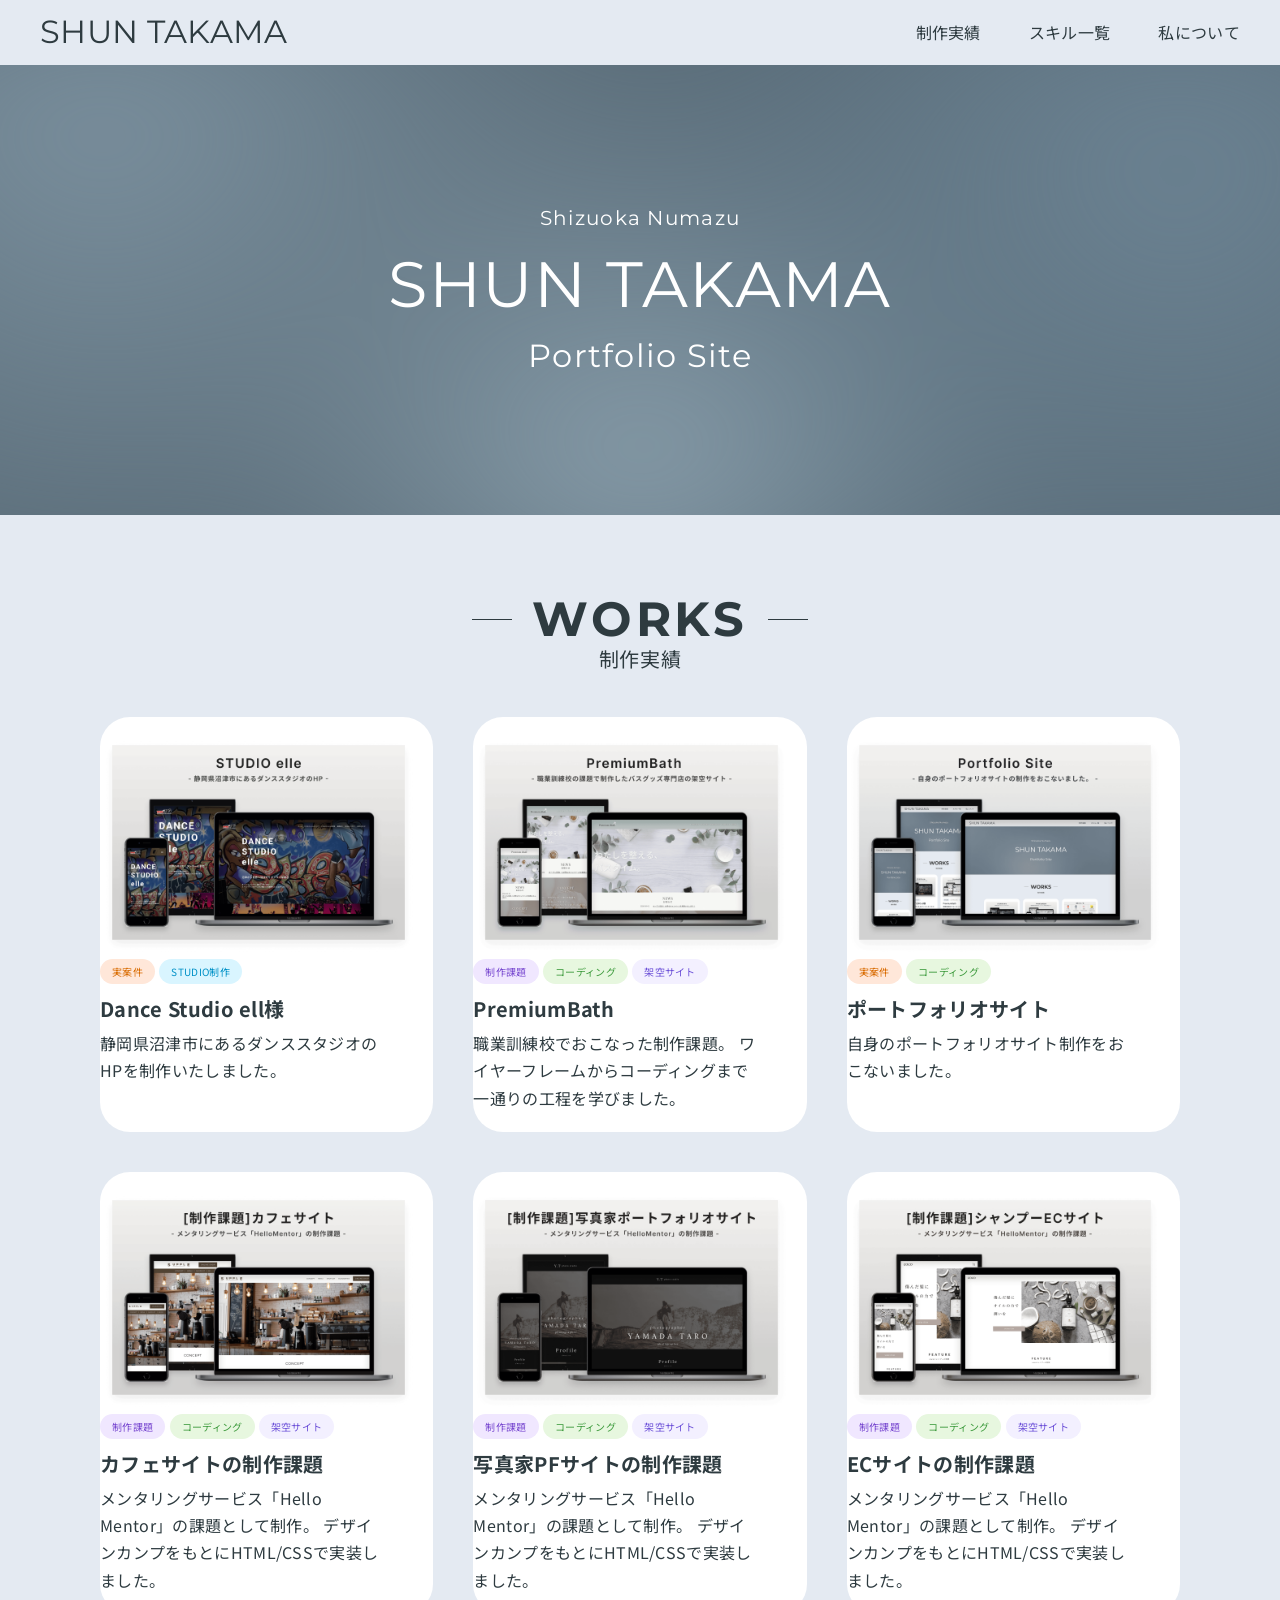
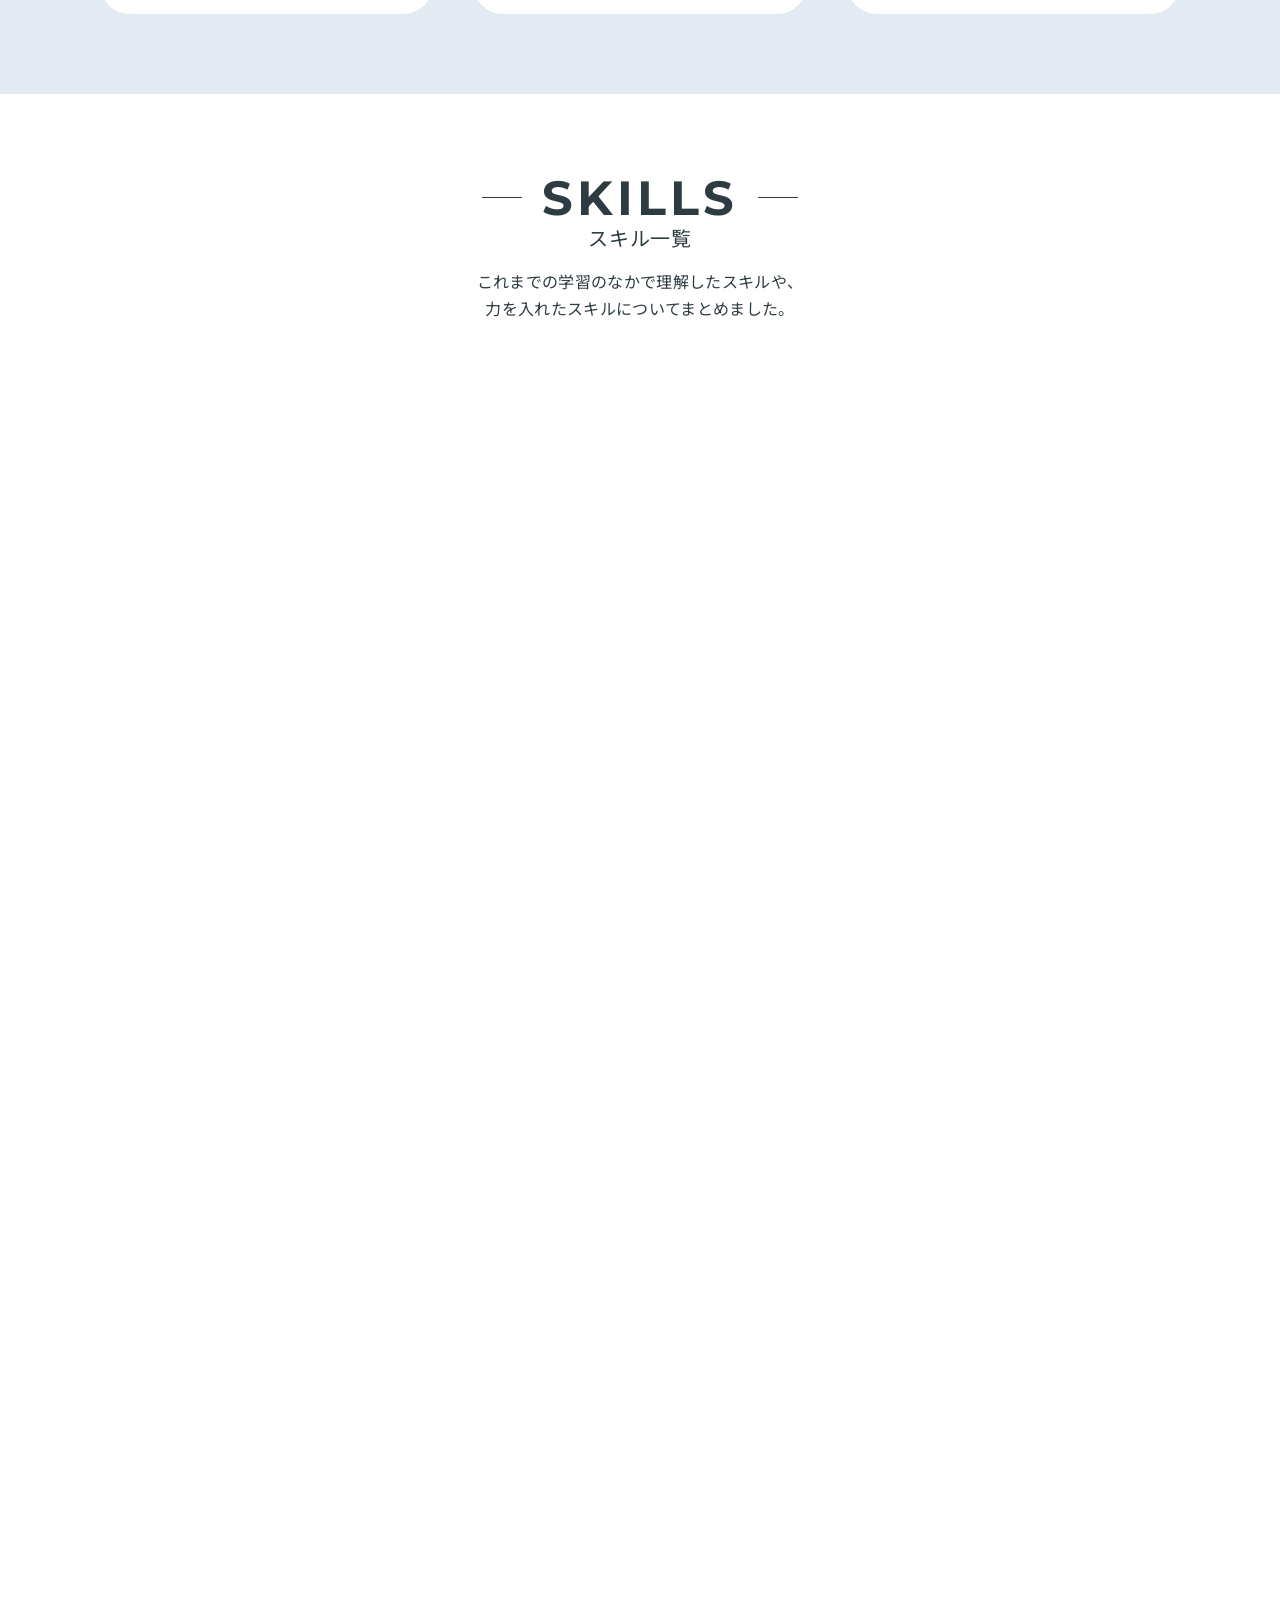
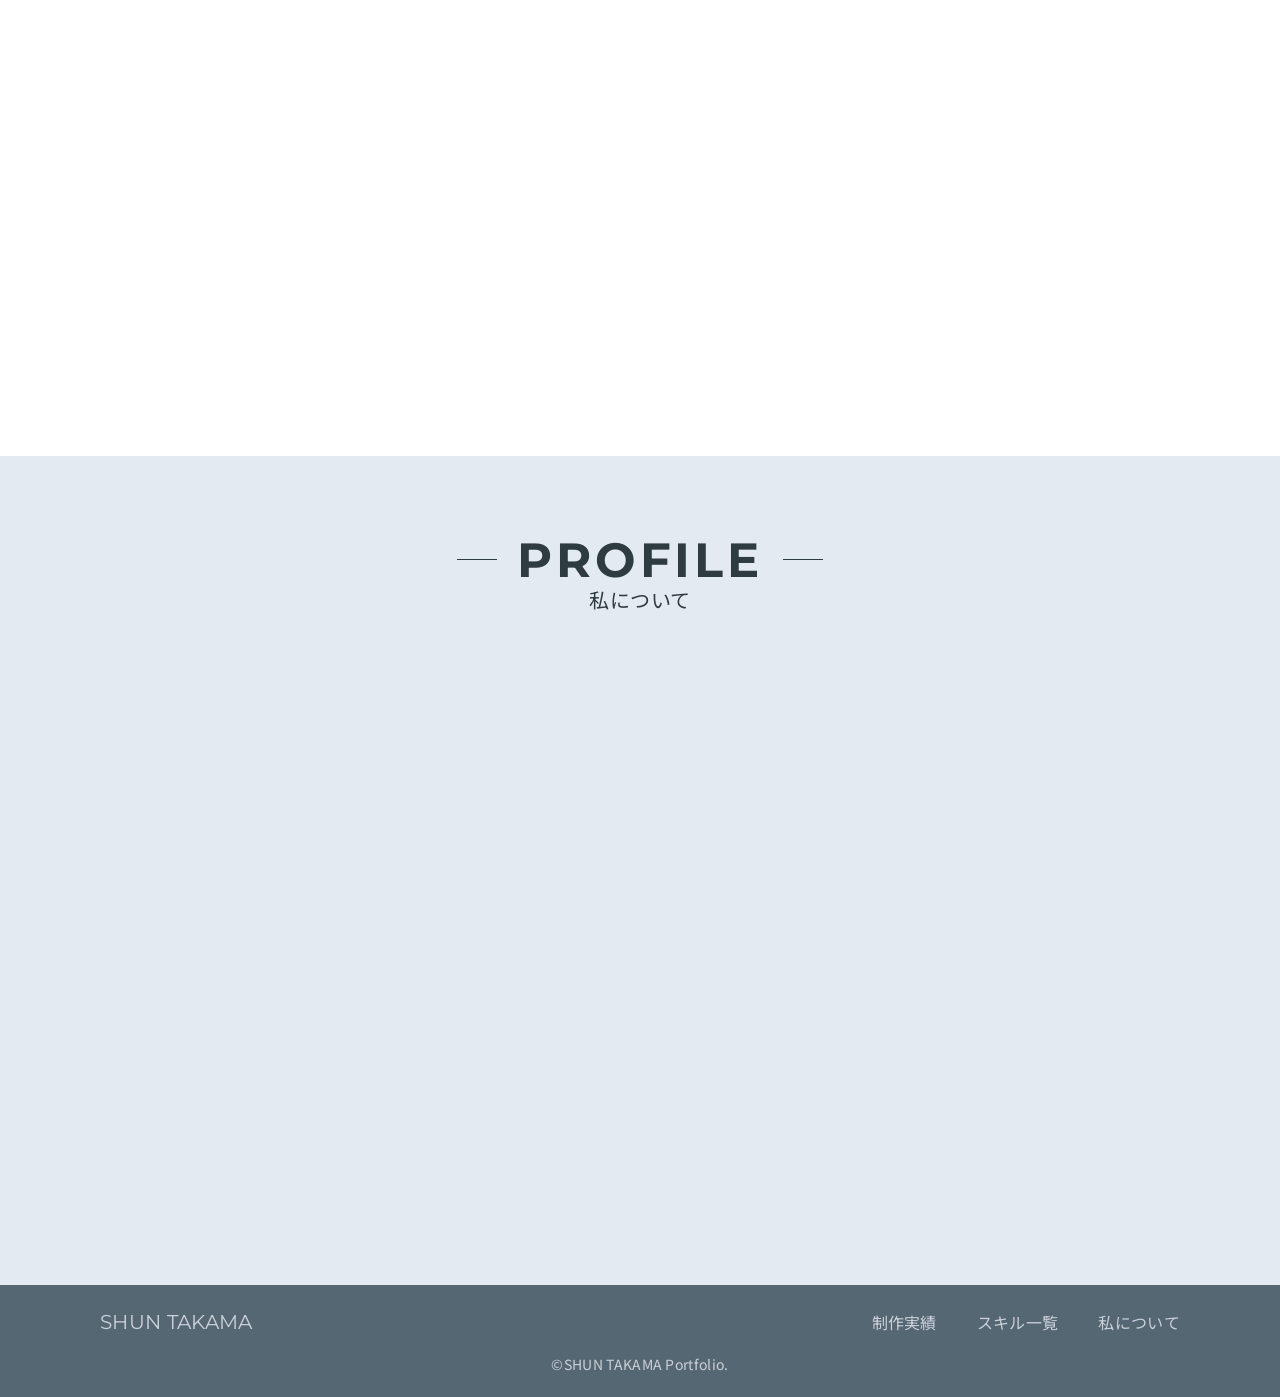
==== index.html @ b6baa01e "Add files via upload" ====
<!DOCTYPE html>
<html lang="ja">

<head>
    <meta charset="UTF-8">
    <meta name="viewport" content="width=device-width, initial-scale=1.0">
    <title>ポートフォリオ | SHUN TAKAMA</title>
    <meta name="description"
        content="高間駿のポートフォリオサイトです。静岡県沼津市在住。Webデザイン科の職業訓練校に通い、Web業界へのキャリアチェンジをはかるためWeb制作を学習しています。セマンティック、CSS設計を意識したコーディングが得意です。">

    <!-- favicon/webclipicon -->
    <link rel="icon" href="favicon.ico" />
    <link rel="apple-touch-icon" href="webclip.png" />

    <!-- ogp -->
    <meta property="og:site_name" content="SHUN TAKAMA Portfolio" />
    <meta property="og:url" content="#" />
    <meta property="og:type" content="website" />
    <meta property="og:title" content="SHUN TAKAMA | Portfolio" />
    <meta property="og:description" content="高間駿のポートフォリオサイトです。Web業界へのキャリアチェンジをはかるためWeb制作を学習しています。" />
    <meta property="og:image" content="sample" />
    <meta property="og:locale" content="ja_JP" />
    <meta name="twitter:card" content="summary_large_image" />
    <meta name="twitter:description" content="高間駿のポートフォリオサイトです。Web業界へのキャリアチェンジをはかるためWeb制作を学習しています。" />
    <meta name="twitter:image:src" content="sample" />

    <!-- google fonts -->
    <link rel="preconnect" href="https://fonts.googleapis.com">
    <link rel="preconnect" href="https://fonts.gstatic.com" crossorigin>
    <link href="https://fonts.googleapis.com/css2?family=Montserrat:wght@400;700&family=Noto+Sans+JP&display=swap"
        rel="stylesheet">

    <!-- css -->
    <link rel="stylesheet" href="css/style.css" />

    <!-- js -->
    <script type="module" src="js/main.js"></script>
</head>

<body>
    <header class="header">
        <div class="header-wrapper">
            <h1 class="header-logo">
                <a href="index.html">
                    <span>SHUN</span>
                    <span>TAKAMA</span>
                </a>
            </h1>
            <nav class="header-nav js-nav">
                <ul class="header-nav-list">
                    <li>
                        <a href="#top-works">制作実績</a>
                    </li>
                    <li>
                        <a href="#top-skills">スキル一覧</a>
                    </li>
                    <li>
                        <a href="#top-profile">私について</a>
                    </li>
                </ul>
            </nav>
            <button class="c-hamburger js-hamburger" aria-label="メニューを開く">
                <span></span>
                <span></span>
                <span></span>
            </button>
        </div>
    </header>

    <main>
        <!-- ↓↓↓キービジュアル↓↓↓ -->
        <div class="c-kv c-kv--lg">
            <div class="c-kv-bg"></div>
            <div class="c-kv-contents c-kv-contents--lg">
                <p class="top-kv-copy">Shizuoka Numazu</p>
                <p class="c-kv-title">SHUN TAKAMA</p>
                <p class="top-kv-subtitle">Portfolio Site</p>
            </div>
        </div>
        <!-- ↑↑↑キービジュアル↑↑↑ -->

        <!-- ↓↓↓制作実績↓↓↓ -->
        <section class="top-works" id="top-works">
            <div class="l-container u-ptb">
                <div class="c-section-title">
                    <p class="c-section-title-en">WORKS</p>
                    <h2 class="c-section-title-ja">制作実績</h2>
                </div>
                <div class="c-works-cards c-works-cards--col2 c-works-cards--col3 u-mt js-fadein">
                    <a href="works-studioelle.html" class="c-works-card-link">
                        <article class="c-works-card">
                            <img src="img/pic-work-studioelle.png" width="323" height="224" alt="ダンススタジオエルのホームページ制作">
                            <div class="c-category-contents">
                                <ul class="top-works-category-list c-category-list">
                                    <li class="c-category-item c-category-item--client">
                                        実案件
                                    </li>
                                    <li class="c-category-item c-category-item--studio">
                                        STUDIO制作
                                    </li>
                                </ul>
                                <div class="c-works-card-textbox">
                                    <h3 class="c-works-card-title">Dance Studio ell様</h3>
                                    <p class="c-works-card-description">
                                        静岡県沼津市にあるダンススタジオのHPを制作いたしました。
                                    </p>
                                </div>
                            </div>
                        </article>
                    </a>
                    <a href="works-premiumbath.html" class="c-works-card-link">
                        <article class="c-works-card">
                            <img src="img/pic-work-premiumbath.png" width="323" height="224" alt="お風呂グッズ専門店の架空サイト制作">
                            <div class="c-category-contents">
                                <ul class="top-works-category-list c-category-list">
                                    <li class="c-category-item c-category-item--practice">
                                        制作課題
                                    </li>
                                    <li class="c-category-item c-category-item--coding">
                                        コーディング
                                    </li>
                                    <li class="c-category-item c-category-item--fiction">
                                        架空サイト
                                    </li>
                                </ul>
                                <div class="c-works-card-textbox">
                                    <h3 class="c-works-card-title">PremiumBath</h3>
                                    <p class="c-works-card-description">
                                        <span>職業訓練校でおこなった制作課題。</span>
                                        <span>ワイヤーフレームからコーディングまで一通りの工程を学びました。</span>
                                    </p>
                                </div>
                            </div>
                        </article>
                    </a>
                    <a href="works-portfolio.html" class="c-works-card-link">
                        <article class="c-works-card">
                            <img src="img/pic-work-portfolio.png" width="323" height="224" alt="自身のポートフォリオサイト制作">
                            <div class="c-category-contents">
                                <ul class="top-works-category-list c-category-list">
                                    <li class="c-category-item c-category-item--client">
                                        実案件
                                    </li>
                                    <li class="c-category-item c-category-item--coding">
                                        コーディング
                                    </li>
                                </ul>
                                <div class="c-works-card-textbox">
                                    <h3 class="c-works-card-title">ポートフォリオサイト</h3>
                                    <p class="c-works-card-description">
                                        自身のポートフォリオサイト制作をおこないました。
                                    </p>
                                </div>
                            </div>
                        </article>
                    </a>
                    <a href="works-hmt-cafe.html" class="c-works-card-link">
                        <article class="c-works-card">
                            <img src="img/pic-work-cafesite.png" width="323" height="224" alt="カフェサイトの制作課題">
                            <div class="c-category-contents">
                                <ul class="top-works-category-list c-category-list">
                                    <li class="c-category-item c-category-item--practice">
                                        制作課題
                                    </li>
                                    <li class="c-category-item c-category-item--coding">
                                        コーディング
                                    </li>
                                    <li class="c-category-item c-category-item--fiction">
                                        架空サイト
                                    </li>
                                </ul>
                                <div class="c-works-card-textbox">
                                    <h3 class="c-works-card-title">カフェサイトの制作課題</h3>
                                    <p class="c-works-card-description">
                                        <span>メンタリングサービス「Hello Mentor」の課題として制作。</span>
                                        <span>デザインカンプをもとにHTML/CSSで実装しました。</span>
                                    </p>
                                </div>
                            </div>
                        </article>
                    </a>
                    <a href="works-hmt-photographer.html" class="c-works-card-link">
                        <article class="c-works-card">
                            <img src="img/pic-work-photographer.png" width="323" height="224" alt="写真家ポートフォリオサイトの制作課題">
                            <div class="c-category-contents">
                                <ul class="top-works-category-list c-category-list">
                                    <li class="c-category-item c-category-item--practice">
                                        制作課題
                                    </li>
                                    <li class="c-category-item c-category-item--coding">
                                        コーディング
                                    </li>
                                    <li class="c-category-item c-category-item--fiction">
                                        架空サイト
                                    </li>
                                </ul>
                                <div class="c-works-card-textbox">
                                    <h3 class="c-works-card-title">写真家PFサイトの制作課題</h3>
                                    <p class="c-works-card-description">
                                        <span>メンタリングサービス「Hello Mentor」の課題として制作。</span>
                                        <span>デザインカンプをもとにHTML/CSSで実装しました。</span>
                                    </p>
                                </div>
                            </div>
                        </article>
                    </a>
                    <a href="works-hmt-shampoo.html" class="c-works-card-link">
                        <article class="c-works-card">
                            <img src="img/pic-work-shampoo.png" width="323" height="224" alt="自身のポートフォリオサイト制作">
                            <div class="c-category-contents">
                                <ul class="top-works-category-list c-category-list">
                                    <li class="c-category-item c-category-item--practice">
                                        制作課題
                                    </li>
                                    <li class="c-category-item c-category-item--coding">
                                        コーディング
                                    </li>
                                    <li class="c-category-item c-category-item--fiction">
                                        架空サイト
                                    </li>
                                </ul>
                                <div class="c-works-card-textbox">
                                    <h3 class="c-works-card-title">ECサイトの制作課題</h3>
                                    <p class="c-works-card-description">
                                        <span>メンタリングサービス「Hello Mentor」の課題として制作。</span>
                                        <span>デザインカンプをもとにHTML/CSSで実装しました。</span>
                                    </p>
                                </div>
                            </div>
                        </article>
                    </a>
                </div>
            </div>
        </section>
        <!-- ↑↑↑制作実績↑↑↑ -->

        <!-- ↓↓↓スキル一覧↓↓↓ -->
        <section class="top-skills" id="top-skills">
            <div class="l-container-s u-ptb">
                <div class="c-section-title">
                    <p class="c-section-title-en">SKILLS</p>
                    <h2 class="c-section-title-ja">スキル一覧</h2>
                </div>
                <p class="top-skills-lead">
                    これまでの学習のなかで理解したスキルや、<br>力を入れたスキルについてまとめました。
                </p>
                <div class="top-skills-wrapper u-mt">
                    <picture class="js-fadein">
                        <source srcset="img/pic-top-skillradar-pc.png" media="(min-width: 768px)" type="image/png">
                        <img src="img/pic-top-skillradar-sp.png" width="340" height="340" alt="スキルチャート表">
                    </picture>
                    <div class="top-skills-list-wrapper u-mt">
                        <div class="top-skills-list-contents top-skills-list-contents--accent js-fadein">
                            <h3 class="top-skills-list-title">習得スキル</h3>
                            <ul class="top-skills-list">
                                <li class="top-skills-item">
                                    <div class="top-skills-item-box">
                                        <div class="top-skills-icon">
                                            <img src="img/pic-icon-coding.png" width="150" height="150"
                                                alt="HTML/CSSのアイコン">
                                            <h4 class="top-skills-name">HTML/CSS</h4>
                                        </div>
                                        <p class="top-skills-description">
                                            セマンティックなHTMLを意識し、BEMを用いた保守性の高いCSS設計やレスポンシブ対応をおこないます。
                                            <span class="top-skills-note">
                                                ※CSS数学関数、CSSアニメーション継続学習中。
                                            </span>
                                        </p>
                                    </div>
                                </li>
                                <li class="top-skills-item">
                                    <div class="top-skills-item-box">
                                        <div class="top-skills-icon">
                                            <img src="img/pic-icon-scss.png" width="150" height="150" alt="SCSSのアイコン">
                                            <h4 class="top-skills-name">SCSS</h4>
                                        </div>
                                        <p class="top-skills-description">
                                            ネスト構造やmixinなどの基礎知識を用いたマークアップをおこないます。
                                            <span class="top-skills-note">
                                                ※より高度な操作が扱えるよう継続学習中
                                            </span>
                                        </p>
                                    </div>
                                </li>
                                <li class="top-skills-item">
                                    <div class="top-skills-item-box">
                                        <div class="top-skills-icon">
                                            <img src="img/pic-icon-js.png" width="150" height="150"
                                                alt="Javascriptのアイコン">
                                            <h4 class="top-skills-name">Vanilla-JS</h4>
                                        </div>
                                        <p class="top-skills-description">
                                            ハンバーガーメニューやスライダーなどの基礎実装をおこないます。
                                            <span class="top-skills-note">
                                                ※より高度な操作が扱えるよう継続学習中
                                            </span>
                                        </p>
                                    </div>
                                </li>
                                <li class="top-skills-item">
                                    <div class="top-skills-item-box">
                                        <div class="top-skills-icon">
                                            <img src="img/pic-icon-studio.png" width="150" height="150"
                                                alt="STUDIOのアイコン">
                                            <h4 class="top-skills-name">STUDIO</h4>
                                        </div>
                                        <p class="top-skills-description">
                                            「STUDIO」を活用したWebサイト制作をおこないます。
                                        </p>
                                    </div>
                                </li>
                                <li class="top-skills-item">
                                    <div class="top-skills-item-box">
                                        <div class="top-skills-icon">
                                            <img src="img/pic-icon-adobe-photoshop.png" width="150" height="150"
                                                alt="Photoshopのアイコン">
                                            <h4 class="top-skills-name">Photoshop</h4>
                                        </div>
                                        <p class="top-skills-description">
                                            トリミングやリサイズ、色調補正などの基礎操作をおこないます。
                                            <span class="top-skills-note">
                                                ※より高度な操作が扱えるよう継続学習中
                                            </span>
                                        </p>
                                    </div>
                                </li>
                            </ul>
                        </div>
                        <div class="top-skills-list-contents top-skills-list-contents--border u-mt js-fadein">
                            <h3 class="top-skills-list-title">その他学習中のスキル</h3>
                            <ul class="top-skills-list">
                                <li class="top-skills-item">
                                    <div class="top-skills-item-box">
                                        <div class="top-skills-icon">
                                            <img src="img/pic-icon-adobe-illustrator.png" width="150" height="150"
                                                alt="Illustratorのアイコン">
                                            <h4 class="top-skills-name">Illustrator</h4>
                                        </div>
                                        <p class="top-skills-description">
                                            図形やテキストの配置、レイヤー概念などの基礎操作や基礎知識を学習。
                                        </p>
                                    </div>
                                </li>
                                <li class="top-skills-item">
                                    <div class="top-skills-item-box">
                                        <div class="top-skills-icon">
                                            <img src="img/pic-icon-content-design.png" width="150" height="150"
                                                alt="Webデザインのアイコン">
                                            <h4 class="top-skills-name">Webデザイン</h4>
                                        </div>
                                        <p class="top-skills-description">
                                            配色や余白、視線設計などを学習中。
                                        </p>
                                    </div>
                                </li>
                                <li class="top-skills-item">
                                    <div class="top-skills-item-box">
                                        <div class="top-skills-icon">
                                            <img src="img/pic-icon-github.png" width="150" height="150"
                                                alt="Githubのアイコン">
                                            <h4 class="top-skills-name">Github</h4>
                                        </div>
                                        <p class="top-skills-description">
                                            Githubを用いたソースコード管理を学習中
                                        </p>
                                    </div>
                                </li>
                            </ul>
                        </div>
                    </div>
                </div>
            </div>
        </section>
        <!-- ↑↑↑スキル一覧↑↑↑ -->

        <!-- ↓↓↓私について↓↓↓ -->
        <section class="top-profile" id="top-profile">
            <div class="l-container u-ptb">
                <div class="c-section-title">
                    <p class="c-section-title-en">PROFILE</p>
                    <h2 class="c-section-title-ja">私について</h2>
                </div>
                <div class="top-profile-wrapper u-mt js-fadein">
                    <div class="top-profile-contents-wrapper">
                        <div class="top-profile-contents">
                            <div class="top-profile-name">
                                <h3 class="top-profile-name-ja">高間 駿</h3>
                                <p class="top-profile-name-en">SHUN TAKAMA</p>
                            </div>
                            <p class="top-profile-description">
                                大学卒業後、ゲストハウスでのホテルスタッフ、印刷会社での企画営業の2社を経験しました。
                                <span>
                                    2025年に長年お世話になっているダンススタジオのWebサイトを制作しました。
                                    その際に想いや特徴などの無形のものがデザインとして形に残り、その先に新たな出会いが繋がるWebの力に大きなやりがいを感じ、転職を決意しました。
                                </span>
                                2026年2月から職業訓練校に通い、外部メンタリングサービスも活用しながらより実践的にWeb制作を学んでいます。
                                これまでの経験で培った“寄り添い力”を武器に技術面だけでなく、相手の想いや課題に寄り添い、一緒により良い形を考えることができる制作者を目指しています。
                            </p>
                        </div>
                        <div class="top-profile-img">
                            <img src="img/pic-profile.jpeg" width="746" height="800" alt="ダンスの技を決めるサイト制作者の写真">
                        </div>
                    </div>
                    <a class="c-button c-button--center c-button--white u-mt" href="profile.html">MORE</a>
                </div>
            </div>
        </section>
        <!-- ↑↑↑私について↑↑↑ -->
    </main>

    <footer class="footer">
        <div class="l-container">
            <div class="footer-wrapper">
                <p class="footer-logo">
                    <a href="index.html">
                        <span>SHUN</span>
                        <span>TAKAMA</span>
                    </a>
                </p>
                <ul class="footer-nav">
                    <li>
                        <a href="#top-works">制作実績</a>
                    </li>
                    <li>
                        <a href="#top-skills">スキル一覧</a>
                    </li>
                    <li>
                        <a href="#top-profile">私について</a>
                    </li>
                </ul>
                <p class="footer-copyright-wrapper">
                    <small class="footer-copyright">&copy;SHUN TAKAMA Portfolio.</small>
                </p>
            </div>
        </div>
    </footer>
</body>

</html>
---- css/style.css ----
@charset "utf-8";
/* ▼▼ グローバル ▼▼ */
/*!
global
------------------------------
*/
:root {
  /* color */
  --color-bg-base: #e4eaf2;
  --color-bg-primary: #556773;
  --color-bg-secondary: #9babbf;
  --color-bg-secondary-rgb: 155, 171, 191;
  --color-bg-black: #000000;
  --color-bg-white: #ffffff;
  --color-bg-category-studio: #d9f5ff;
  --color-bg-category-client: #ffe7d9;
  --color-bg-category-coding: #e7f7df;
  --color-bg-category-practice: #f0e7ff;
  --color-bg-category-fiction: #f3f0ff;
  --color-border-primary: #2e3b40;
  --color-border-accent: #556773;
  --color-border-black: #000000;
  --color-border-white: #ffffff;
  --color-font-primary: #2e3b40;
  --color-font-secondary: #ccd0d9;
  --color-font-accent: #d96b00;
  --color-font-white: #ffffff;
  --color-font-black: #000000;
  --color-font-category-studio: #0091c7;
  --color-font-category-client: #d96b00;
  --color-font-category-coding: #3c9a3c;
  --color-font-category-practice: #7a4bd1;
  --color-font-category-fiction: #6b4fd8;

  /* color-mask */
  --color-mask-black: rgba(40, 40, 40, 0.86);

  /* content-width */
  --width-content-s: 960px;
  --width-content: 1080px;
  --width-content-l: 1200px;

  /* font-size */
  --font-size-xxs: 10.5px;
  --font-size-xs: 12px;
  --font-size-base: 14px;
  --font-size-sm: 16px;
  --font-size-md: 20px;
  --font-size-lg: 24px;
  --font-size-xl: 32px;
  --font-size-xxl: 48px;
  --font-size-xxxl: 64px;

  /* font-family */
  --font-family-base: "Noto Sans JP", sans-serif;
  --font-family-english: "Montserrat", sans-serif;

  /* letter-spacing */
  --letter-spacing-base: 0.02em;
  --letter-spacing-heading: 0.04em;
  --letter-spacing-en: 0.08em;
}

/* ▼▼ ファンデーション ▼▼ */
/*!
  foundation > reset
  ------------------------------
  */
html {
  color: #000;
  background: #fff;
}

body,
div,
dl,
dt,
dd,
ul,
ol,
li,
h1,
h2,
h3,
h4,
h5,
h6,
pre,
code,
form,
fieldset,
legend,
input,
textarea,
p,
blockquote,
th,
td {
  margin: 0;
  padding: 0;
}

table {
  border-collapse: collapse;
  border-spacing: 0;
  width: 100%;
}

fieldset,
img {
  border: 0;
}

address,
caption,
cite,
code,
dfn,
em,
strong,
th,
var {
  font-style: normal;
  font-weight: normal;
}

ol,
ul {
  list-style: none;
}

caption,
th {
  text-align: left;
}

h1,
h2,
h3,
h4,
h5,
h6 {
  font-size: 100%;
  font-weight: normal;
}

q:before,
q:after {
  content: "";
}

abbr,
acronym {
  border: 0;
  font-variant: normal;
}

sup {
  display: block;
}

sub {
  vertical-align: text-bottom;
}

input,
textarea,
select,
button {
  color: inherit;
  font-family: inherit;
  font-size: inherit;
  font-weight: inherit;
  line-height: inherit;
  font-size: 100%;
  border-radius: 0;
  border: none;
  appearance: none;
  -webkit-appearance: none;
  background-color: inherit;
}

input,
textarea,
select {
  font-size: 16px;
}

textarea {
  resize: vertical;
  display: block;
}

button {
  padding: 0;
  cursor: pointer;
}

legend {
  color: #000;
}

main {
  display: block;
}

a {
  text-decoration: none;
  color: inherit;
}

img {
  width: 100%;
  height: auto;
  vertical-align: bottom;
}

svg {
  display: block;
}

* {
  -webkit-font-smoothing: antialiased;
  -moz-osx-font-smoothing: grayscale;
  box-sizing: border-box;
}

*::before,
*::after {
  box-sizing: border-box;
}

/*!
  foundation > base
  ------------------------------
  */
html {
  scroll-behavior: smooth;
}

body {
  font-size: var(--font-size-base);
  color: var(--color-font-primary);
  font-family: var(--font-family-base);
  letter-spacing: var(--letter-spacing-base);
  line-height: 1.7;
  background-color: var(--color-bg-base);
}
@media screen and (min-width: 768px) {
  body {
    font-size: 16px;
  }
}

/* ▼▼ ユーティリティー ▼▼ */
/*!
  utility > utility
  ------------------------------
  */
.u-mt {
  margin-top: 40px !important;
}
@media screen and (min-width: 768px) {
  .u-mt {
    margin-top: 48px !important;
  }
}

.u-ptb {
  padding: 64px 0 !important;
}
@media screen and (min-width: 768px) {
  .u-ptb {
    padding: 80px 0 !important;
  }
}

.u-ptb--s {
  padding: 32px 0 !important;
}
@media screen and (min-width: 768px) {
  .u-ptb--s {
    padding: 64px 0 !important;
  }
}

.u-visually-hidden {
  position: absolute !important;
  white-space: nowrap !important;
  width: 1px !important;
  height: 1px !important;
  overflow: hidden !important;
  border: 0 !important;
  padding: 0 !important;
  clip: rect(0 0 0 0) !important;
  clip-path: inset(50%) !important;
  margin: -1px !important;
}

/* ▼▼ コンポーネント ▼▼ */
/*!
  component > hamburger-button
  ------------------------------
  */
.c-hamburger {
  width: 48px;
  height: 100%;
  z-index: 9999;
}
@media screen and (min-width: 768px) {
  .c-hamburger {
    display: none;
  }
}

.c-hamburger span {
  display: block;
  width: 100%;
  height: 1px;
  background-color: #000;
  position: relative;
  transition: ease 0.4s;
}

.c-hamburger span:nth-child(1) {
  top: 0;
}

.c-hamburger.active span:nth-child(1) {
  top: 5px;
  transform: rotate(45deg);
}

.c-hamburger span:nth-child(2) {
  margin: 8px 0;
}

.c-hamburger.active span:nth-child(2) {
  opacity: 0;
}

.c-hamburger span:nth-child(3) {
  top: 0;
}

.c-hamburger.active span:nth-child(3) {
  top: -13px;
  transform: rotate(-45deg);
}

/*!
component > button
------------------------------
*/
/* 共通 */
.c-button {
  display: grid;
  place-items: center;
  width: 180px;
  height: 60px;
  border-radius: 100vh;
  transition:
    transform 0.4s ease,
    color 0.4s ease,
    background-color 0.4s ease,
    border-color 0.4s ease;
  font-family: var(--font-family-english);
}
@media screen and (min-width: 768px) {
  .c-button {
    width: 220px;
  }
}
/* 共通_ホバー設定 */
@media (any-hover: hover) {
  .c-button:hover {
    transform: scale(1.1) translateY(-2px);
  }
}
/* 共通_中央寄せ */
.c-button--center {
  margin-inline: auto;
}

/* ブラックカラー */
.c-button--black {
  color: var(--color-font-white);
  background-color: var(--color-bg-black);
  border: solid 1px transparent;
}
/* ブラックカラー_ホバー設定 */
@media (any-hover: hover) {
  .c-button--black:hover {
    color: var(--color-font-primary);
    background-color: var(--color-bg-white);
    border-color: var(--color-border-primary);
  }
}

/* ホワイトカラー */
.c-button--white {
  color: var(--color-font-primary);
  background-color: var(--color-bg-white);
  border: solid 1px var(--color-border-primary);
}
/* ホワイトカラー_ホバー設定 */
@media (any-hover: hover) {
  .c-button--white:hover {
    color: var(--color-font-white);
    background-color: var(--color-bg-primary);
    border-color: transparent;
  }
}

/* 外部リンク(アイコン有) */
.c-button--external {
  display: flex;
  gap: 10px;
  align-items: center;
  justify-content: center;
}

.c-button-icon {
  width: 20px;
  height: auto;
  fill: currentColor;
}

/*!
component > section-title
------------------------------
*/
.c-section-title {
  display: grid;
  place-items: center;
  gap: 4px;
  line-height: 1;
  letter-spacing: var(--letter-spacing-heading);
}
@media screen and (min-width: 768px) {
  .c-section-title {
    gap: 6px;
  }
}

.c-section-title-en {
  font-size: var(--font-size-lg);
  font-weight: bold;
  font-family: var(--font-family-english);
  letter-spacing: var(--letter-spacing-en);
  display: flex;
  align-items: center;
  gap: 10px;
}
@media screen and (min-width: 768px) {
  .c-section-title-en {
    gap: 20px;
    font-size: var(--font-size-xxl);
  }
}

.c-section-title-en::before,
.c-section-title-en::after {
  content: "";
  display: inline-block;
  width: 20px;
  height: 1px;
  background-color: var(--color-border-primary);
}
@media screen and (min-width: 768px) {
  .c-section-title-en::before,
  .c-section-title-en::after {
    width: 40px;
  }
}

.c-section-title-ja {
  font-size: var(--font-size-sm);
}
@media screen and (min-width: 768px) {
  .c-section-title-ja {
    font-size: var(--font-size-md);
  }
}

/*!
component > cards(works)
------------------------------
*/
/* カード複数 */
.c-works-card-link {
  transition:
    opacity 0.6s,
    transform 0.6s;
}
@media (any-hover: hover) {
  .c-works-card-link:hover {
    opacity: 0.8;
    transform: scale(1.03);
  }
}

.c-works-cards {
  display: grid;
  gap: 30px;
  align-items: stretch;
}
@media screen and (min-width: 1024px) {
  .c-works-cards {
    gap: 40px;
  }
}

@media screen and (min-width: 640px) {
  .c-works-cards--col2 {
    grid-template-columns: repeat(2, 1fr);
  }
}
@media screen and (min-width: 1024px) {
  .c-works-cards--col3 {
    grid-template-columns: repeat(3, 1fr);
  }
}
/* カード単体 */
.c-works-card {
  place-items: center;
  height: 100%;
  padding: 20px 0;
  background-color: var(--color-bg-white);
  border-radius: 30px;
}

.c-works-card img {
  display: block;
  width: 95%;
}

.c-category-contents {
  width: 85%;
}

.c-works-card-textbox {
  margin-top: 8px;
}

.c-works-card-title {
  font-weight: bold;
  font-size: var(--font-size-md);
}

.c-works-card-description {
  margin-top: 4px;
}

/*!
component > category-item
------------------------------
*/
.c-category-item {
  font-size: 10px;
  display: inline-block;
  padding: 4px 12px;
  border-radius: 100vh;
}

.c-category-item--studio {
  color: var(--color-font-category-studio);
  background-color: var(--color-bg-category-studio);
}

.c-category-item--client {
  color: var(--color-font-category-client);
  background-color: var(--color-bg-category-client);
}

.c-category-item--coding {
  color: var(--color-font-category-coding);
  background-color: var(--color-bg-category-coding);
}

.c-category-item--practice {
  color: var(--color-font-category-practice);
  background-color: var(--color-bg-category-practice);
}

.c-category-item--fiction {
  color: var(--color-font-category-fiction);
  background-color: var(--color-bg-category-fiction);
}

/*!
component > kv
------------------------------
*/
/* キービジュアル背景 */
.c-kv {
  position: relative;
  overflow: hidden;
  background-color: var(--color-bg-primary);
  margin-top: 50px;
}
@media screen and (min-width: 768px) {
  .c-kv {
    margin-top: 65px;
  }
}

.c-kv--lg {
  min-height: 50vh;
}

.c-kv--sm {
  min-height: 25vh;
}

.c-kv-bg {
  position: absolute;
  inset: -20%;
  background:
    radial-gradient(circle at 20% 20%, #7d92a0 0%, transparent 40%),
    radial-gradient(circle at 80% 30%, #6d8494 0%, transparent 40%),
    radial-gradient(circle at 50% 80%, #8ea3b0 0%, transparent 40%);
  filter: blur(80px);
  animation: gradientMove 12s ease-in-out infinite alternate;
}

@keyframes gradientMove {
  0% {
    transform: translate(0, 0) scale(1);
  }

  100% {
    transform: translate(-5%, -5%) scale(1.2);
  }
}

/* キービジュアルタイトルボックス */
.c-kv-contents {
  position: relative;
  z-index: 1;
  display: grid;
  place-content: center;
  gap: 14px;
  line-height: 1;
  letter-spacing: var(--letter-spacing-en);
}
@media screen and (min-width: 768px) {
  .c-kv-contents {
    gap: 24px;
  }
}

.c-kv-contents--lg {
  min-height: 50vh;
}

.c-kv-contents--sm {
  min-height: 25vh;
}

/* キービジュアルメインタイトル */
.c-kv-title {
  color: var(--color-font-white);
  text-align: center;
  font-size: var(--font-size-xl);
  font-family: var(--font-family-english);
}
@media screen and (min-width: 768px) {
  .c-kv-title {
    font-size: var(--font-size-xxxl);
  }
}

/* 下層ページ_サブタイトル */
.c-page-kv-subtitle {
  color: var(--color-font-white);
  font-size: var(--font-size-sm);
  text-align: center;
}

/* ▼▼ jsアニメーション ▼▼ */
/*!
js > animation
------------------------------
*/
.js-fadein {
  opacity: 0;
  transform: translateY(30px);
  transition:
    opacity 0.8s ease,
    transform 0.8s ease;
}

.js-fadein.is-show {
  opacity: 1;
  transform: translateY(0);
}

/* ▼▼ レイアウト ▼▼ */
/*!
  layout > container
  ------------------------------
  */
.l-container-l,
.l-container,
.l-container-s {
  width: 90%;
  margin: 0 auto;
}

.l-container-s {
  max-width: var(--width-content-s);
}

.l-container {
  max-width: var(--width-content);
}

.l-container-l {
  max-width: var(--width-content-l);
}

/*!
  layout > header
  ------------------------------
  */
.header {
  position: fixed;
  width: 100%;
  height: 50px;
  top: 0;
  left: 0;
  right: 0;
  z-index: 100;
  background-color: var(--color-bg-base);
}
@media screen and (min-width: 768px) {
  .header {
    height: 65px;
  }
}

.header-wrapper {
  position: relative;
  display: flex;
  align-items: center;
  justify-content: space-between;
  height: inherit;
  padding: 0 20px;
}
@media screen and (min-width: 768px) {
  .header-wrapper {
    padding: 0 40px;
  }
}

.header-logo {
  font-size: var(--font-size-md);
  font-family: var(--font-family-english);
}
@media screen and (min-width: 768px) {
  .header-logo {
    font-size: var(--font-size-xl);
  }
}

.header-nav {
  position: absolute;
  right: 0;
  left: 0;
  top: 0;
  width: 100%;
  height: 100vh;
  transform: translateX(100%);
  background-color: var(--color-bg-primary);
  transition: transform ease 0.4s;
}
@media screen and (min-width: 768px) {
  .header-nav {
    position: static;
    width: inherit;
    height: initial;
    background-color: inherit;
    transform: initial;
  }
}

.header-nav.active {
  transform: translateX(0);
}

.header-nav-list {
  display: grid;
  gap: 24px;
  place-items: center;
  margin-top: 80px;
}
@media screen and (min-width: 768px) {
  .header-nav-list {
    display: flex;
    align-items: center;
    gap: 48px;
    margin-top: 0;
  }
}

.header-nav-list li a {
  display: block;
  color: var(--color-font-secondary);
  width: 100%;
  transition: opacity 0.6s;
}
@media screen and (min-width: 768px) {
  .header-nav-list li a {
    color: inherit;
  }
}
@media (any-hover: hover) {
  .header-nav-list li a:hover {
    opacity: 0.6;
  }
}

/*!
  layout > footer
  ------------------------------
  */
.footer {
  background-color: var(--color-bg-primary);
  color: var(--color-font-secondary);
}

.footer-wrapper {
  display: flex;
  flex-direction: column;
  gap: 14px;
  align-items: center;
  padding: 20px 0;
}
@media screen and (min-width: 768px) {
  .footer-wrapper {
    display: grid;
    grid-template-columns: 1fr auto;
    gap: initial;
  }
}

.footer-logo {
  font-size: var(--font-size-md);
  font-family: var(--font-family-english);
}

.footer-nav {
  display: flex;
  flex-wrap: wrap;
}

.footer-nav li:not(:last-child) {
  margin-right: 40px;
}

@media screen and (min-width: 768px) {
  .footer-copyright-wrapper {
    grid-column: 1 / -1;
    text-align: center;
    margin-top: 14px;
  }
}

.footer-copyright {
  font-size: 12px;
}
@media screen and (min-width: 768px) {
  .footer-copyright {
    display: block;
    font-size: var(--font-size-base);
  }
}

/* ▼▼ 固有ページ_Top ▼▼ */
/*!
  page > top > kv
  ------------------------------
  */
.top-kv-copy,
.top-kv-subtitle {
  color: var(--color-font-white);
  font-family: var(--font-family-english);
  text-align: center;
}

@media screen and (min-width: 768px) {
  .top-kv-copy {
    font-size: var(--font-size-md);
  }
}

.top-kv-subtitle {
  font-size: var(--font-size-md);
}
@media screen and (min-width: 768px) {
  .top-kv-subtitle {
    font-size: var(--font-size-xl);
  }
}

/*!
  page > top > works
  ------------------------------
  */
.top-works-category-list {
  margin-right: auto;
}

/*!
  page > top > skills
  ------------------------------
  */
.top-skills {
  background-color: var(--color-bg-white);
}

.top-skills-lead {
  text-align: center;
  margin-top: 14px;
}
@media screen and (min-width: 768px) {
  .top-skills-lead {
    margin-top: 20px;
  }
}

.top-skills-wrapper img {
  border-radius: 16px;
}

.top-skills-list-contents {
  width: 100%;
  padding: 24px;
}

.top-skills-list-contents--accent {
  background-color: rgba(var(--color-bg-secondary-rgb), 0.25);
  border-radius: 16px;
}

.top-skills-list-contents--border {
  border: solid 1px var(--color-border-primary);
  border-radius: 16px;
}

.top-skills-list-title {
  font-size: var(--font-size-sm);
  width: fit-content;
  margin-inline: auto;
  border-bottom: 1px solid var(--color-border-accent);
}
@media screen and (min-width: 768px) {
  .top-skills-list-title {
    font-size: var(--font-size-md);
  }
}

/* スキルリスト一覧 */
.top-skills-list {
  display: grid;
  gap: 20px;
  margin-top: 20px;
}
@media screen and (min-width: 1024px) {
  .top-skills-list {
    margin-top: 40px;
  }
}

/* リストアイテムボックスに下線 */
.top-skills-item:not(:last-of-type)::after {
  content: "";
  display: block;
  width: 100%;
  height: 1px;
  background-color: var(--color-border-primary);
  margin-top: 14px;
}

/* リストアイテムにgrid */
.top-skills-item-box {
  display: grid;
  gap: 8px;
}
@media screen and (min-width: 1024px) {
  .top-skills-item-box {
    grid-template-columns: 25% auto;
    align-items: center;
    gap: 8px;
  }
}

/* リスト内アイコンボックスにflex */
.top-skills-icon {
  display: flex;
  align-items: center;
  gap: 20px;
}

.top-skills-icon img {
  width: 60px;
}

.top-skills-name {
  font-size: var(--font-size-md);
}

.top-skills-note {
  display: block;
  font-size: var(--font-size-xxs);
  margin-top: 6px;
}
@media screen and (min-width: 768px) {
  .top-skills-note {
    font-size: var(--font-size-xs);
    margin-top: 8px;
  }
}

/*!
  page > top > profile
  ------------------------------
  */
.top-profile-contents-wrapper {
  display: grid;
  align-items: center;
  gap: 32px;
}
@media screen and (min-width: 1024px) {
  .top-profile-contents-wrapper {
    grid-template-columns: 1fr 1fr;
    gap: 48px;
  }
}

.top-profile-contents {
  order: 2;
}
@media screen and (min-width: 1024px) {
  .top-profile-contents {
    order: 1;
  }
}

.top-profile-img {
  position: relative;
  overflow: hidden;
  height: fit-content;
  order: 1;
}
@media screen and (min-width: 1024px) {
  .top-profile-img {
    order: 2;
  }
}

.top-profile-img::before {
  content: "";
  display: block;
  margin-inline: auto;
  width: 100%;
  max-width: 410px;
  inset: 0;
  position: absolute;
  background-color: rgba(var(--color-bg-secondary-rgb), 0.2);
  z-index: 1;
}

.top-profile-img img {
  display: block;
  max-width: 410px;
  margin-inline: auto;
}

.top-profile-name {
  display: flex;
  align-items: baseline;
  gap: 10px;
  line-height: 1;
  margin-bottom: 20px;
}

.top-profile-name-ja {
  font-size: var(--font-size-md);
  font-weight: bold;
}
@media screen and (min-width: 768px) {
  .top-profile-name-ja {
    font-size: var(--font-size-lg);
  }
}

.top-profile-description span {
  display: block;
  margin: 14px 0;
}

/* ▼▼ 固有ページ_Profile ▼▼ */
/*!
  page > profile > introduction
  ------------------------------
  */
.profile-section-title {
  font-size: var(--font-size-lg);
  font-family: var(--font-family-english);
  font-weight: bold;
  line-height: 1;
  letter-spacing: var(--letter-spacing-heading);
  border-bottom: 1px solid var(--color-border-primary);
}

.profile-section-title span {
  font-size: var(--font-size-xl);
  color: var(--color-font-accent);
}

.profile-intro-name {
  display: flex;
  align-items: baseline;
  gap: 14px;
  letter-spacing: var(--letter-spacing-heading);
}

.profile-intro-name-ja {
  font-size: var(--font-size-lg);
  font-weight: bold;
}
@media screen and (min-width: 768px) {
  .profile-intro-name-ja {
    font-size: var(--font-size-xl);
  }
}

.profile-intro-name-en {
  font-size: var(--font-size-sm);
  font-family: var(--font-family-english);
  color: var(--color-font-accent);
}
@media screen and (min-width: 768px) {
  .profile-intro-name-en {
    font-size: var(--font-size-md);
  }
}

.profile-intro-copy {
  font-size: var(--font-size-sm);
  font-weight: bold;
  letter-spacing: var(--letter-spacing-heading);
  line-height: 1;
  margin: 14px 0 10px 0;
}

.profile-intro-copy span {
  font-size: var(--font-size-md);
  color: var(--color-font-accent);
}

.profile-intro-sub {
  margin-top: 18px;
}
@media screen and (min-width: 768px) {
  .profile-intro-sub {
    margin-top: 24px;
  }
}

.profile-intro-sub-contents {
  display: grid;
  gap: 4px;
}
@media screen and (min-width: 768px) {
  .profile-intro-sub-contents {
    gap: 6px;
  }
}

.profile-intro-sub-contents:not(:first-of-type) {
  margin-top: 12px;
}
@media screen and (min-width: 768px) {
  .profile-intro-sub-contents:not(:first-of-type) {
    margin-top: 18px;
  }
}

.profile-intro-subtitle {
  line-height: 1;
  display: flex;
  align-items: center;
  gap: 4px;
}
@media screen and (min-width: 768px) {
  .profile-intro-subtitle {
    gap: 6px;
  }
}

.profile-intro-subtitle::before {
  content: "";
  display: inline-block;
  width: 8px;
  height: 8px;
  aspect-ratio: 1;
  background-color: var(--color-bg-primary);
}

/*!
  page > profile > history
  ------------------------------
  */
.profile-history-contents {
  counter-increment: title-counter;
}

.profile-history-title {
  font-size: var(--font-size-md);
  display: flex;
  align-items: baseline;
  gap: 8px;
}
@media screen and (min-width: 768px) {
  .profile-history-title {
    font-size: var(--font-size-lg);
  }
}

.profile-history-title::before {
  content: "0" counter(title-counter);
  display: block;
  font-size: var(--font-size-lg);
  color: var(--color-font-accent);
}
@media screen and (min-width: 768px) {
  .profile-history-title::before {
    font-size: var(--font-size-xl);
  }
}

.profile-history-description {
  margin-top: 8px;
}
@media screen and (min-width: 768px) {
  .profile-history-description {
    margin-top: 4px;
    padding-left: 50px;
  }
}

.profile-history-linebreak {
  display: block;
  margin: 6px 0;
}
@media screen and (min-width: 768px) {
  .profile-history-linebreak {
    margin: 8px 0;
  }
}

.profile-history-accent {
  color: var(--color-font-accent);
}

.profile-history-link {
  display: block;
  width: fit-content;
  margin-top: 8px;
  text-decoration: underline;
  transition: opacity 0.4s;
  position: relative;
}
@media screen and (min-width: 768px) {
  .profile-history-link {
    margin-top: 14px;
  }
}

@media (any-hover: hover) {
  .profile-history-link:hover {
    opacity: 0.8;
  }
}

.profile-history-link::after {
  content: "";
  display: inline-block;
  width: 8px;
  height: 8px;
  border-bottom: 1px solid var(--color-border-primary);
  border-right: 1px solid var(--color-border-primary);
  transform: rotate(-45deg);
  margin-left: 4px;
}
@media screen and (min-width: 768px) {
  .profile-history-link::after {
    width: 10px;
    height: 10px;
    margin-left: 6px;
  }
}

/*!
  page > profile > thoughts
  ------------------------------
  */
.profile-thoughts-contents {
  display: grid;
  place-content: center;
  padding: 20px;
  background-image: url(../img/pic-profile-bg-thoughts.jpg);
  background-repeat: no-repeat;
  background-position: bottom;
  background-size: cover;
  position: relative;
  z-index: 1;
}
@media screen and (min-width: 768px) {
  .profile-thoughts-contents {
    padding: 10px 42px;
    min-height: 420px;
  }
}

.profile-thoughts-contents::before {
  content: "";
  position: absolute;
  inset: 0;
  background: var(--color-mask-black);
  z-index: 1;
}

.profile-thoughts-title,
.profile-thoughts-textbox {
  color: var(--color-font-white);
  position: relative;
  z-index: 2;
}

.profile-thoughts-title {
  font-family: var(--font-family-base);
  border-bottom: 1px solid var(--color-border-white);
  margin-bottom: 16px;
}
@media screen and (min-width: 768px) {
  .profile-thoughts-title {
    margin-bottom: 24px;
  }
}

.profile-thoughts-accent {
  font-weight: bold;
  color: var(--color-font-accent);
}

/* ▼▼ 固有ページ_Works(詳細ページ) ▼▼ */
/*!
  page > works > fv
  ------------------------------
  */
.works-detail-fv {
  background-color: var(--color-bg-white);
}

.works-detail-fv-title {
  font-size: var(--font-size-sm);
  font-weight: bold;
  letter-spacing: var(--letter-spacing-heading);
  text-align: center;
  margin-bottom: 20px;
}
@media screen and (min-width: 768px) {
  .works-detail-fv-title {
    font-size: var(--font-size-lg);
    margin-bottom: 48px;
  }
}

.works-detail-fv-title span {
  font-size: var(--font-size-xl);
  display: block;
}
@media screen and (min-width: 768px) {
  .works-detail-fv-title span {
    font-size: var(--font-size-xxl);
  }
}

.works-detail-fv-link-button {
  display: flex;
  justify-content: center;
  align-items: center;
  gap: 10px;
}
@media screen and (min-width: 600px) {
  .works-detail-fv-link-button {
    gap: 60px;
  }
}

.works-detail-fv-textbox,
.works-detail-fv-linkbox {
  text-align: center;
}

@media screen and (min-width: 768px) {
  .works-detail-fv-comment {
    display: block;
  }
}

.works-detail-fv-linkbox {
  font-size: var(--font-size-xs);
  margin-top: 4px;
}
@media screen and (min-width: 768px) {
  .works-detail-fv-linkbox {
    font-size: var(--font-size-base);
    margin-top: 8px;
  }
}

.works-detail-fv-link {
  text-decoration: underline;
}

/*!
  page > works > about
  ------------------------------
  */
.works-detail-about-data {
  display: grid;
  gap: 4px;
  border-top: 1px solid var(--color-border-primary);
  padding: 20px 0;
}
@media screen and (min-width: 768px) {
  .works-detail-about-data {
    grid-template-columns: 22% auto;
    align-items: center;
    gap: 8px;
    padding: 32px 0;
  }
}

.works-detail-about-data:last-of-type {
  border-bottom: 1px solid var(--color-border-primary);
}

.works-detail-about-data dt {
  font-size: var(--font-size-sm);
  font-weight: bold;
  line-height: 1;
  margin-bottom: 4px;
}
@media screen and (min-width: 768px) {
  .works-detail-about-data dt {
    font-size: var(--font-size-md);
    margin-bottom: 0;
    padding-right: 14px;
  }
}

.works-detail-about-list::before {
  content: "・";
}

/*!
  page > works > point
  ------------------------------
  */
.works-detail-point {
  background-color: var(--color-bg-white);
}

.works-detail-point-contents {
  counter-increment: title-counter;
}

.works-detail-point-title {
  font-size: var(--font-size-md);
  display: flex;
  align-items: baseline;
  gap: 8px;
}
@media screen and (min-width: 768px) {
  .works-detail-point-title {
    font-size: var(--font-size-lg);
  }
}

.works-detail-point-title::before {
  content: "0" counter(title-counter);
  display: block;
  font-size: var(--font-size-lg);
  color: var(--color-font-accent);
}
@media screen and (min-width: 768px) {
  .works-detail-point-title::before {
    font-size: var(--font-size-xl);
  }
}

.works-detail-point-description {
  margin-top: 8px;
}
@media screen and (min-width: 768px) {
  .works-detail-point-description {
    margin-top: 4px;
    padding-left: 50px;
  }
}

/*!
  page > works > other
  ------------------------------
  */
.works-detail-other-contents {
  display: flex;
  flex-direction: column;
  gap: 40px;
}
@media screen and (min-width: 768px) {
  .works-detail-other-contents {
    flex-direction: row;
  }
}
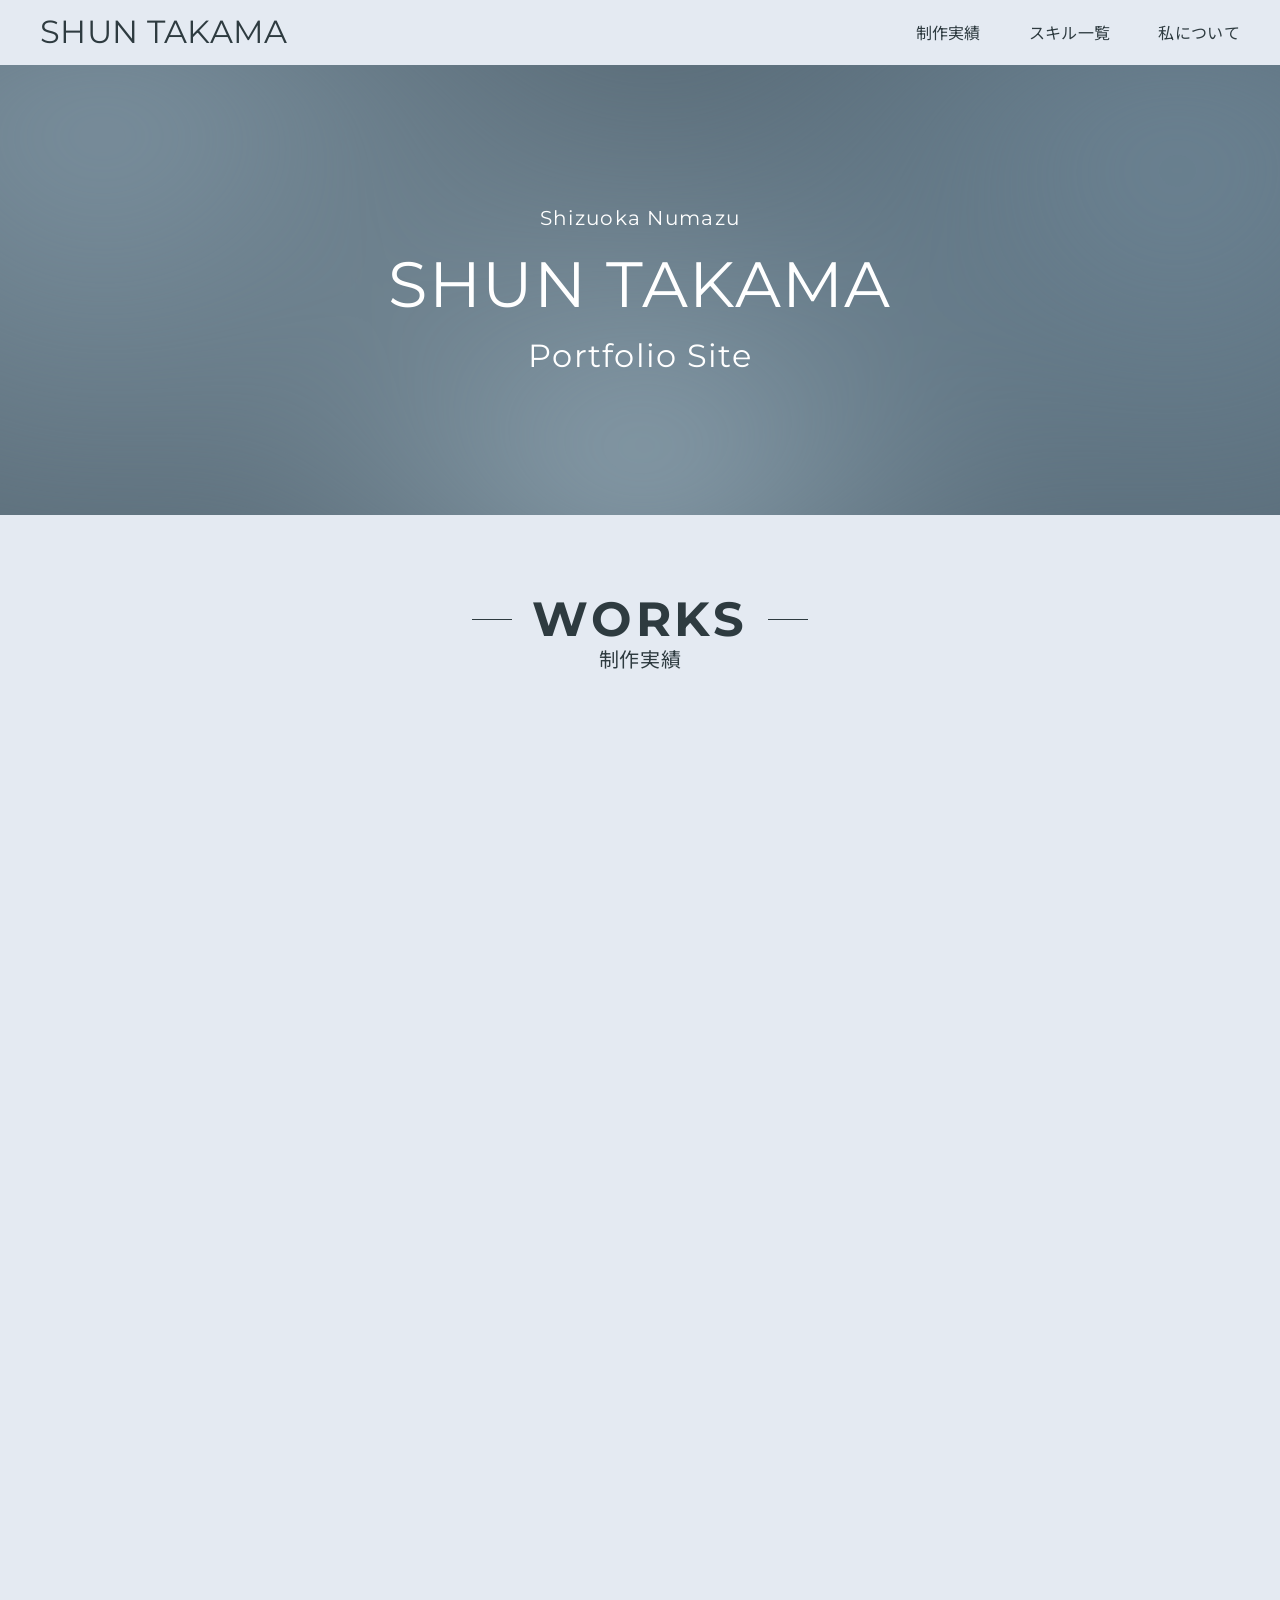
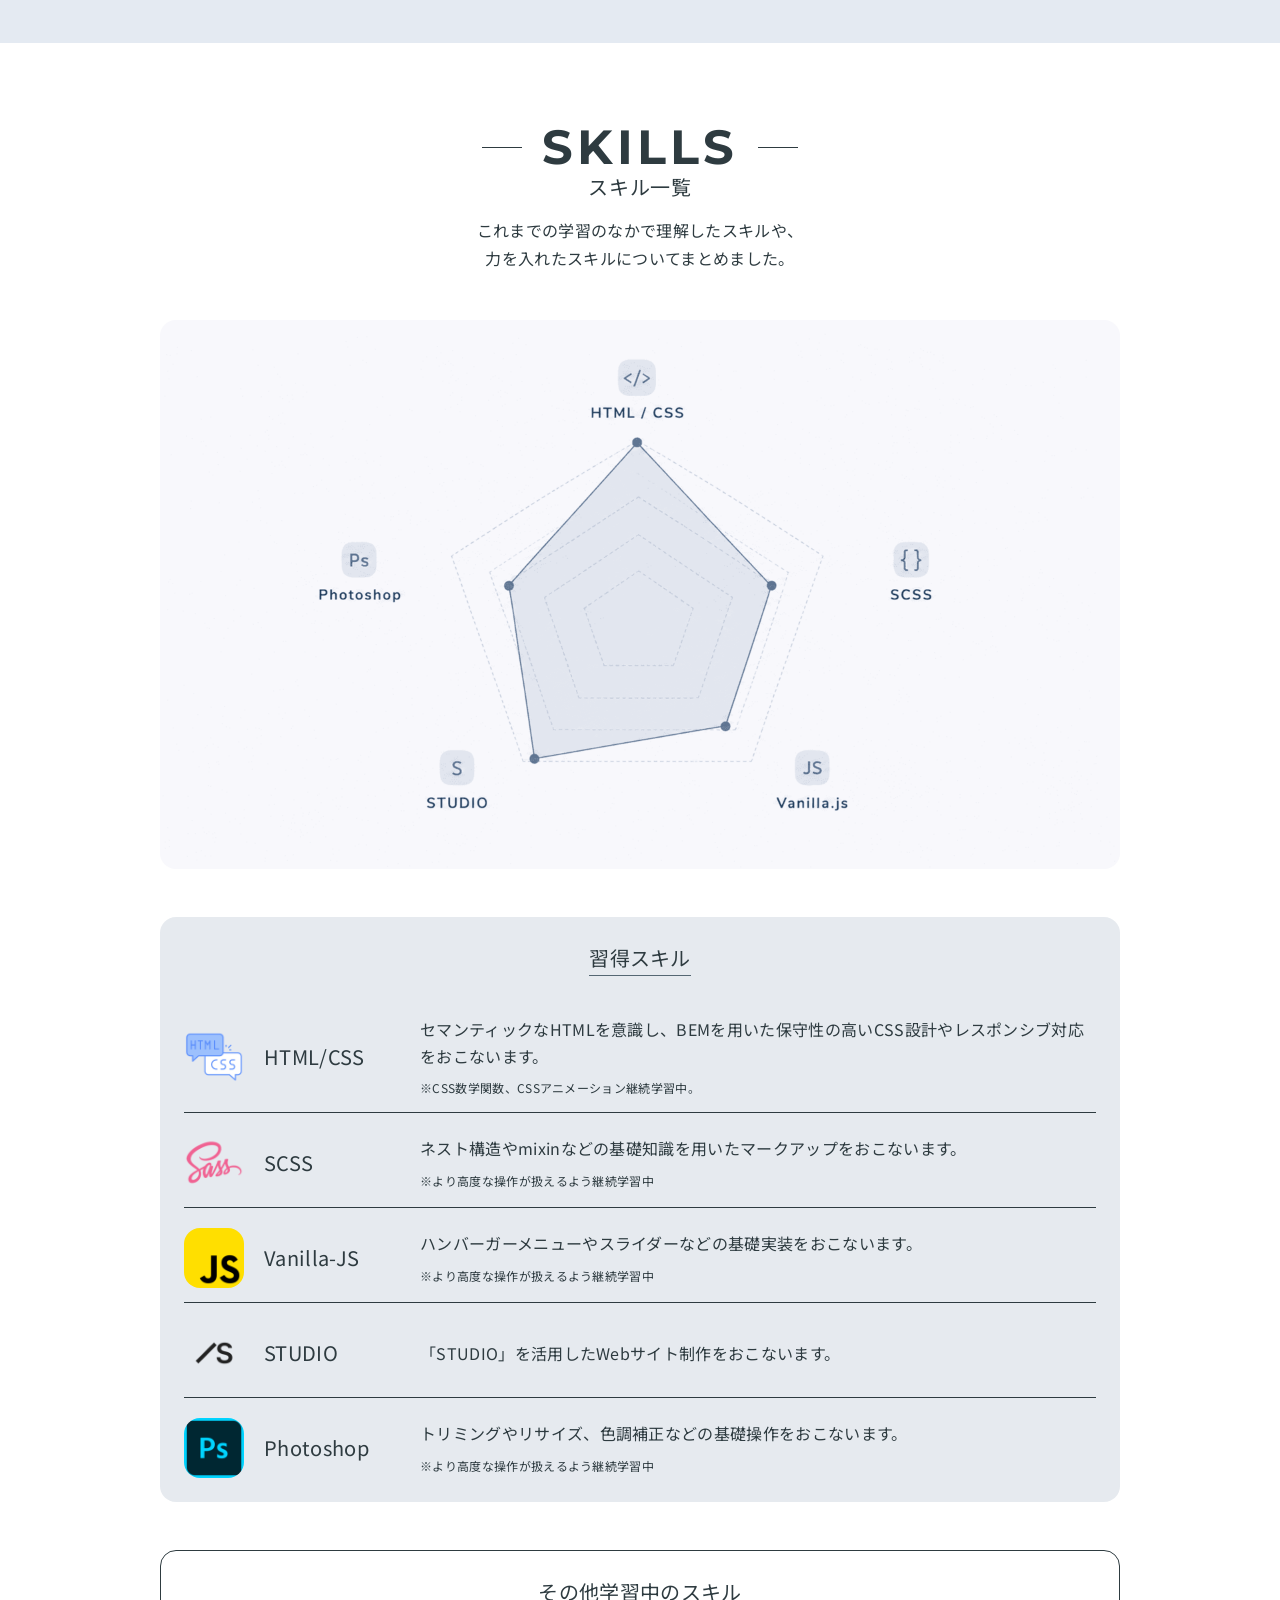
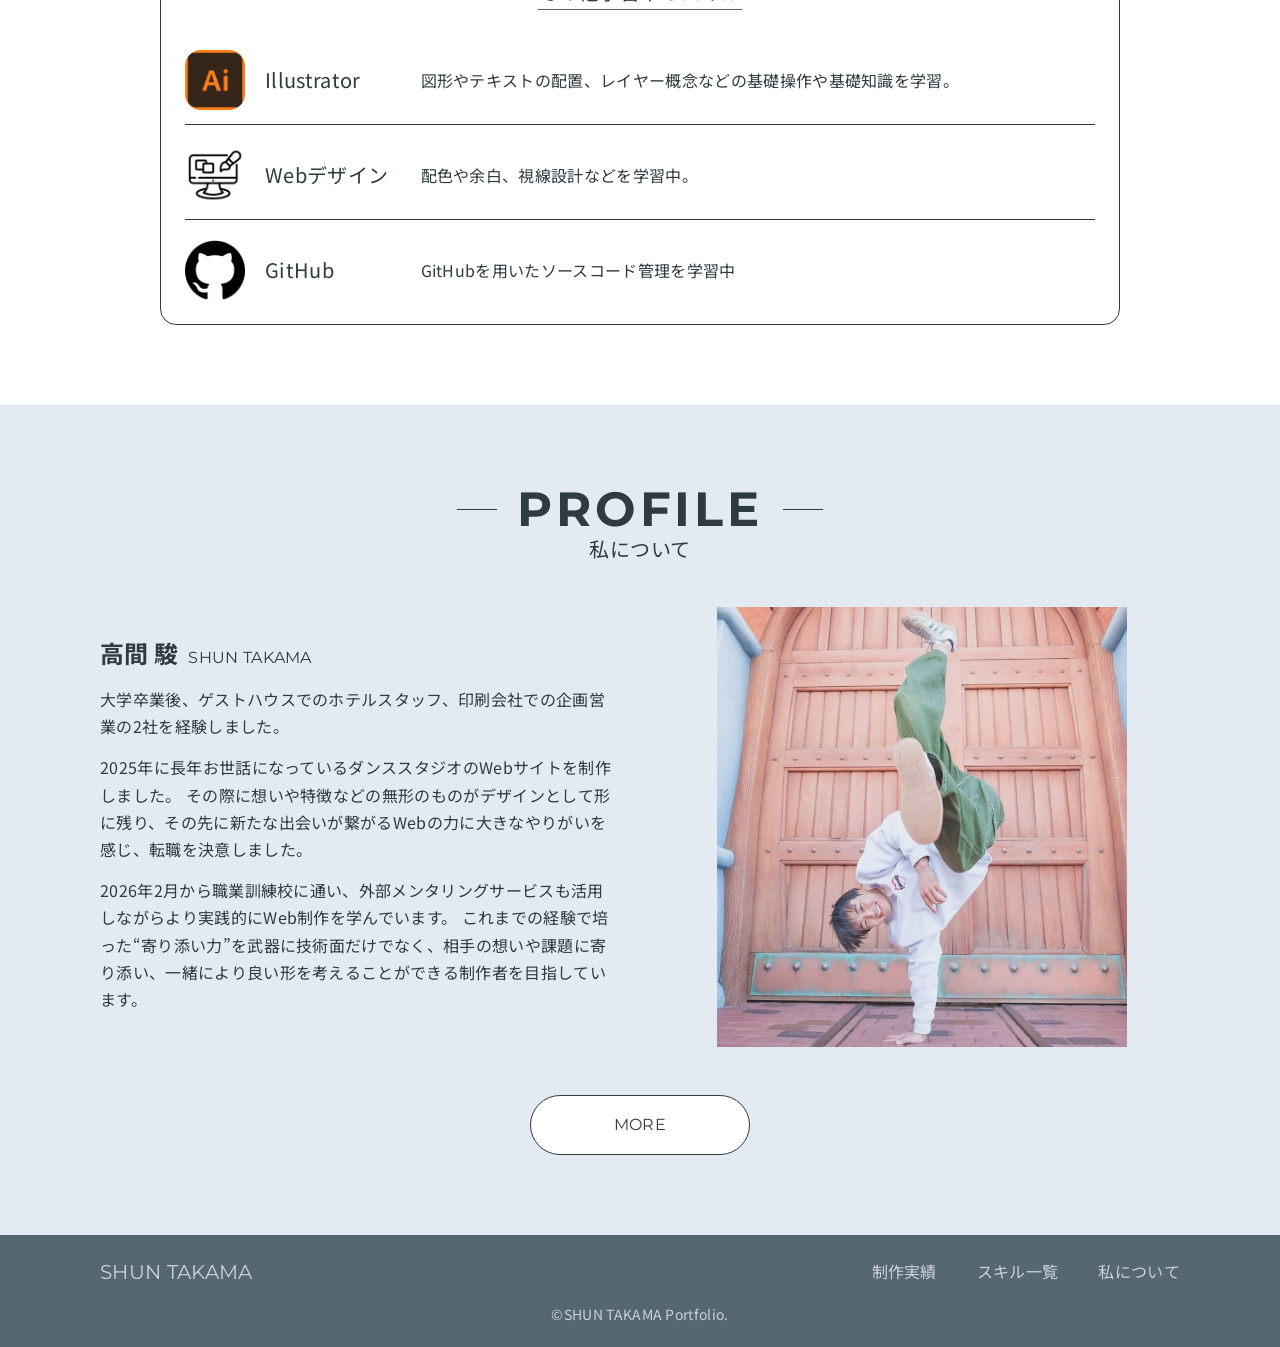
==== commit 50ee3c41: "Add files via upload" ====
--- a/index.html
+++ b/index.html
@@ -14,15 +14,15 @@
 
     <!-- ogp -->
     <meta property="og:site_name" content="SHUN TAKAMA Portfolio" />
-    <meta property="og:url" content="#" />
+    <meta property="og:url" content="https://shun-takama.site" />
     <meta property="og:type" content="website" />
     <meta property="og:title" content="SHUN TAKAMA | Portfolio" />
     <meta property="og:description" content="高間駿のポートフォリオサイトです。Web業界へのキャリアチェンジをはかるためWeb制作を学習しています。" />
-    <meta property="og:image" content="sample" />
+    <meta property="og:image" content="https://shun-takama.site/img/ogp.png">
     <meta property="og:locale" content="ja_JP" />
     <meta name="twitter:card" content="summary_large_image" />
     <meta name="twitter:description" content="高間駿のポートフォリオサイトです。Web業界へのキャリアチェンジをはかるためWeb制作を学習しています。" />
-    <meta name="twitter:image:src" content="sample" />
+    <meta name="twitter:image" content="https://shun-takama.site/img/ogp.png">
 
     <!-- google fonts -->
     <link rel="preconnect" href="https://fonts.googleapis.com">
@@ -89,142 +89,154 @@
                 <div class="c-works-cards c-works-cards--col2 c-works-cards--col3 u-mt js-fadein">
                     <a href="works-studioelle.html" class="c-works-card-link">
                         <article class="c-works-card">
-                            <img src="img/pic-work-studioelle.png" width="323" height="224" alt="ダンススタジオエルのホームページ制作">
-                            <div class="c-category-contents">
-                                <ul class="top-works-category-list c-category-list">
-                                    <li class="c-category-item c-category-item--client">
-                                        実案件
-                                    </li>
-                                    <li class="c-category-item c-category-item--studio">
-                                        STUDIO制作
-                                    </li>
-                                </ul>
-                                <div class="c-works-card-textbox">
-                                    <h3 class="c-works-card-title">Dance Studio ell様</h3>
-                                    <p class="c-works-card-description">
-                                        静岡県沼津市にあるダンススタジオのHPを制作いたしました。
-                                    </p>
+                            <div class="c-works-card-wrapper">
+                                <img src="img/pic-work-studioelle.png" width="323" height="224" alt="">
+                                <div class="c-category-contents">
+                                    <ul class="top-works-category-list c-category-list">
+                                        <li class="c-category-item c-category-item--client">
+                                            実案件
+                                        </li>
+                                        <li class="c-category-item c-category-item--studio">
+                                            STUDIO制作
+                                        </li>
+                                    </ul>
+                                    <div class="c-works-card-textbox">
+                                        <h3 class="c-works-card-title">Dance Studio elle様</h3>
+                                        <p class="c-works-card-description">
+                                            静岡県沼津市にあるダンススタジオのHPを制作いたしました。
+                                        </p>
+                                    </div>
                                 </div>
                             </div>
                         </article>
                     </a>
                     <a href="works-premiumbath.html" class="c-works-card-link">
                         <article class="c-works-card">
-                            <img src="img/pic-work-premiumbath.png" width="323" height="224" alt="お風呂グッズ専門店の架空サイト制作">
-                            <div class="c-category-contents">
-                                <ul class="top-works-category-list c-category-list">
-                                    <li class="c-category-item c-category-item--practice">
-                                        制作課題
-                                    </li>
-                                    <li class="c-category-item c-category-item--coding">
-                                        コーディング
-                                    </li>
-                                    <li class="c-category-item c-category-item--fiction">
-                                        架空サイト
-                                    </li>
-                                </ul>
-                                <div class="c-works-card-textbox">
-                                    <h3 class="c-works-card-title">PremiumBath</h3>
-                                    <p class="c-works-card-description">
-                                        <span>職業訓練校でおこなった制作課題。</span>
-                                        <span>ワイヤーフレームからコーディングまで一通りの工程を学びました。</span>
-                                    </p>
+                            <div class="c-works-card-wrapper">
+                                <img src="img/pic-work-premiumbath.png" width="323" height="224" alt="">
+                                <div class="c-category-contents">
+                                    <ul class="top-works-category-list c-category-list">
+                                        <li class="c-category-item c-category-item--practice">
+                                            制作課題
+                                        </li>
+                                        <li class="c-category-item c-category-item--coding">
+                                            コーディング
+                                        </li>
+                                        <li class="c-category-item c-category-item--fiction">
+                                            架空サイト
+                                        </li>
+                                    </ul>
+                                    <div class="c-works-card-textbox">
+                                        <h3 class="c-works-card-title">PremiumBath</h3>
+                                        <p class="c-works-card-description">
+                                            <span>職業訓練校でおこなった制作課題。</span>
+                                            <span>ワイヤーフレームからコーディングまで一通りの工程を学びました。</span>
+                                        </p>
+                                    </div>
                                 </div>
                             </div>
                         </article>
                     </a>
                     <a href="works-portfolio.html" class="c-works-card-link">
                         <article class="c-works-card">
-                            <img src="img/pic-work-portfolio.png" width="323" height="224" alt="自身のポートフォリオサイト制作">
-                            <div class="c-category-contents">
-                                <ul class="top-works-category-list c-category-list">
-                                    <li class="c-category-item c-category-item--client">
-                                        実案件
-                                    </li>
-                                    <li class="c-category-item c-category-item--coding">
-                                        コーディング
-                                    </li>
-                                </ul>
-                                <div class="c-works-card-textbox">
-                                    <h3 class="c-works-card-title">ポートフォリオサイト</h3>
-                                    <p class="c-works-card-description">
-                                        自身のポートフォリオサイト制作をおこないました。
-                                    </p>
+                            <div class="c-works-card-wrapper">
+                                <img src="img/pic-work-portfolio.png" width="323" height="224" alt="">
+                                <div class="c-category-contents">
+                                    <ul class="top-works-category-list c-category-list">
+                                        <li class="c-category-item c-category-item--client">
+                                            実案件
+                                        </li>
+                                        <li class="c-category-item c-category-item--coding">
+                                            コーディング
+                                        </li>
+                                    </ul>
+                                    <div class="c-works-card-textbox">
+                                        <h3 class="c-works-card-title">ポートフォリオサイト</h3>
+                                        <p class="c-works-card-description">
+                                            自身のポートフォリオサイト制作をおこないました。
+                                        </p>
+                                    </div>
                                 </div>
                             </div>
                         </article>
                     </a>
                     <a href="works-hmt-cafe.html" class="c-works-card-link">
                         <article class="c-works-card">
-                            <img src="img/pic-work-cafesite.png" width="323" height="224" alt="カフェサイトの制作課題">
-                            <div class="c-category-contents">
-                                <ul class="top-works-category-list c-category-list">
-                                    <li class="c-category-item c-category-item--practice">
-                                        制作課題
-                                    </li>
-                                    <li class="c-category-item c-category-item--coding">
-                                        コーディング
-                                    </li>
-                                    <li class="c-category-item c-category-item--fiction">
-                                        架空サイト
-                                    </li>
-                                </ul>
-                                <div class="c-works-card-textbox">
-                                    <h3 class="c-works-card-title">カフェサイトの制作課題</h3>
-                                    <p class="c-works-card-description">
-                                        <span>メンタリングサービス「Hello Mentor」の課題として制作。</span>
-                                        <span>デザインカンプをもとにHTML/CSSで実装しました。</span>
-                                    </p>
+                            <div class="c-works-card-wrapper">
+                                <img src="img/pic-work-cafesite.png" width="323" height="224" alt="">
+                                <div class="c-category-contents">
+                                    <ul class="top-works-category-list c-category-list">
+                                        <li class="c-category-item c-category-item--practice">
+                                            制作課題
+                                        </li>
+                                        <li class="c-category-item c-category-item--coding">
+                                            コーディング
+                                        </li>
+                                        <li class="c-category-item c-category-item--fiction">
+                                            架空サイト
+                                        </li>
+                                    </ul>
+                                    <div class="c-works-card-textbox">
+                                        <h3 class="c-works-card-title">カフェサイト 制作課題</h3>
+                                        <p class="c-works-card-description">
+                                            <span>メンタリングサービス「Hello Mentor」の課題として制作。</span>
+                                            <span>デザインカンプをもとにHTML/CSSで実装しました。</span>
+                                        </p>
+                                    </div>
                                 </div>
                             </div>
                         </article>
                     </a>
                     <a href="works-hmt-photographer.html" class="c-works-card-link">
                         <article class="c-works-card">
-                            <img src="img/pic-work-photographer.png" width="323" height="224" alt="写真家ポートフォリオサイトの制作課題">
-                            <div class="c-category-contents">
-                                <ul class="top-works-category-list c-category-list">
-                                    <li class="c-category-item c-category-item--practice">
-                                        制作課題
-                                    </li>
-                                    <li class="c-category-item c-category-item--coding">
-                                        コーディング
-                                    </li>
-                                    <li class="c-category-item c-category-item--fiction">
-                                        架空サイト
-                                    </li>
-                                </ul>
-                                <div class="c-works-card-textbox">
-                                    <h3 class="c-works-card-title">写真家PFサイトの制作課題</h3>
-                                    <p class="c-works-card-description">
-                                        <span>メンタリングサービス「Hello Mentor」の課題として制作。</span>
-                                        <span>デザインカンプをもとにHTML/CSSで実装しました。</span>
-                                    </p>
+                            <div class="c-works-card-wrapper">
+                                <img src="img/pic-work-photographer.png" width="323" height="224" alt="">
+                                <div class="c-category-contents">
+                                    <ul class="top-works-category-list c-category-list">
+                                        <li class="c-category-item c-category-item--practice">
+                                            制作課題
+                                        </li>
+                                        <li class="c-category-item c-category-item--coding">
+                                            コーディング
+                                        </li>
+                                        <li class="c-category-item c-category-item--fiction">
+                                            架空サイト
+                                        </li>
+                                    </ul>
+                                    <div class="c-works-card-textbox">
+                                        <h3 class="c-works-card-title">写真家PFサイト 制作課題</h3>
+                                        <p class="c-works-card-description">
+                                            <span>メンタリングサービス「Hello Mentor」の課題として制作。</span>
+                                            <span>デザインカンプをもとにHTML/CSSで実装しました。</span>
+                                        </p>
+                                    </div>
                                 </div>
                             </div>
                         </article>
                     </a>
                     <a href="works-hmt-shampoo.html" class="c-works-card-link">
                         <article class="c-works-card">
-                            <img src="img/pic-work-shampoo.png" width="323" height="224" alt="自身のポートフォリオサイト制作">
-                            <div class="c-category-contents">
-                                <ul class="top-works-category-list c-category-list">
-                                    <li class="c-category-item c-category-item--practice">
-                                        制作課題
-                                    </li>
-                                    <li class="c-category-item c-category-item--coding">
-                                        コーディング
-                                    </li>
-                                    <li class="c-category-item c-category-item--fiction">
-                                        架空サイト
-                                    </li>
-                                </ul>
-                                <div class="c-works-card-textbox">
-                                    <h3 class="c-works-card-title">ECサイトの制作課題</h3>
-                                    <p class="c-works-card-description">
-                                        <span>メンタリングサービス「Hello Mentor」の課題として制作。</span>
-                                        <span>デザインカンプをもとにHTML/CSSで実装しました。</span>
-                                    </p>
+                            <div class="c-works-card-wrapper">
+                                <img src="img/pic-work-shampoo.png" width="323" height="224" alt="">
+                                <div class="c-category-contents">
+                                    <ul class="top-works-category-list c-category-list">
+                                        <li class="c-category-item c-category-item--practice">
+                                            制作課題
+                                        </li>
+                                        <li class="c-category-item c-category-item--coding">
+                                            コーディング
+                                        </li>
+                                        <li class="c-category-item c-category-item--fiction">
+                                            架空サイト
+                                        </li>
+                                    </ul>
+                                    <div class="c-works-card-textbox">
+                                        <h3 class="c-works-card-title">シャンプーECサイト 制作課題</h3>
+                                        <p class="c-works-card-description">
+                                            <span>メンタリングサービス「Hello Mentor」の課題として制作。</span>
+                                            <span>デザインカンプをもとにHTML/CSSで実装しました。</span>
+                                        </p>
+                                    </div>
                                 </div>
                             </div>
                         </article>
@@ -247,7 +259,8 @@
                 <div class="top-skills-wrapper u-mt">
                     <picture class="js-fadein">
                         <source srcset="img/pic-top-skillradar-pc.png" media="(min-width: 768px)" type="image/png">
-                        <img src="img/pic-top-skillradar-sp.png" width="340" height="340" alt="スキルチャート表">
+                        <img src="img/pic-top-skillradar-sp.png" width="340" height="340"
+                            alt="HTML/CSS・SCSS・JavaScriptなどの習得度を示すレーダーチャート">
                     </picture>
                     <div class="top-skills-list-wrapper u-mt">
                         <div class="top-skills-list-contents top-skills-list-contents--accent js-fadein">
@@ -256,8 +269,7 @@
                                 <li class="top-skills-item">
                                     <div class="top-skills-item-box">
                                         <div class="top-skills-icon">
-                                            <img src="img/pic-icon-coding.png" width="150" height="150"
-                                                alt="HTML/CSSのアイコン">
+                                            <img src="img/pic-icon-coding.png" width="150" height="150" alt="">
                                             <h4 class="top-skills-name">HTML/CSS</h4>
                                         </div>
                                         <p class="top-skills-description">
@@ -271,7 +283,7 @@
                                 <li class="top-skills-item">
                                     <div class="top-skills-item-box">
                                         <div class="top-skills-icon">
-                                            <img src="img/pic-icon-scss.png" width="150" height="150" alt="SCSSのアイコン">
+                                            <img src="img/pic-icon-scss.png" width="150" height="150" alt="">
                                             <h4 class="top-skills-name">SCSS</h4>
                                         </div>
                                         <p class="top-skills-description">
@@ -285,8 +297,7 @@
                                 <li class="top-skills-item">
                                     <div class="top-skills-item-box">
                                         <div class="top-skills-icon">
-                                            <img src="img/pic-icon-js.png" width="150" height="150"
-                                                alt="Javascriptのアイコン">
+                                            <img src="img/pic-icon-js.png" width="150" height="150" alt="">
                                             <h4 class="top-skills-name">Vanilla-JS</h4>
                                         </div>
                                         <p class="top-skills-description">
@@ -300,8 +311,7 @@
                                 <li class="top-skills-item">
                                     <div class="top-skills-item-box">
                                         <div class="top-skills-icon">
-                                            <img src="img/pic-icon-studio.png" width="150" height="150"
-                                                alt="STUDIOのアイコン">
+                                            <img src="img/pic-icon-studio.png" width="150" height="150" alt="">
                                             <h4 class="top-skills-name">STUDIO</h4>
                                         </div>
                                         <p class="top-skills-description">
@@ -312,8 +322,7 @@
                                 <li class="top-skills-item">
                                     <div class="top-skills-item-box">
                                         <div class="top-skills-icon">
-                                            <img src="img/pic-icon-adobe-photoshop.png" width="150" height="150"
-                                                alt="Photoshopのアイコン">
+                                            <img src="img/pic-icon-adobe-photoshop.png" width="150" height="150" alt="">
                                             <h4 class="top-skills-name">Photoshop</h4>
                                         </div>
                                         <p class="top-skills-description">
@@ -333,7 +342,7 @@
                                     <div class="top-skills-item-box">
                                         <div class="top-skills-icon">
                                             <img src="img/pic-icon-adobe-illustrator.png" width="150" height="150"
-                                                alt="Illustratorのアイコン">
+                                                alt="">
                                             <h4 class="top-skills-name">Illustrator</h4>
                                         </div>
                                         <p class="top-skills-description">
@@ -344,8 +353,7 @@
                                 <li class="top-skills-item">
                                     <div class="top-skills-item-box">
                                         <div class="top-skills-icon">
-                                            <img src="img/pic-icon-content-design.png" width="150" height="150"
-                                                alt="Webデザインのアイコン">
+                                            <img src="img/pic-icon-content-design.png" width="150" height="150" alt="">
                                             <h4 class="top-skills-name">Webデザイン</h4>
                                         </div>
                                         <p class="top-skills-description">
@@ -356,12 +364,11 @@
                                 <li class="top-skills-item">
                                     <div class="top-skills-item-box">
                                         <div class="top-skills-icon">
-                                            <img src="img/pic-icon-github.png" width="150" height="150"
-                                                alt="Githubのアイコン">
-                                            <h4 class="top-skills-name">Github</h4>
-                                        </div>
-                                        <p class="top-skills-description">
-                                            Githubを用いたソースコード管理を学習中
+                                            <img src="img/pic-icon-github.png" width="150" height="150" alt="">
+                                            <h4 class="top-skills-name">GitHub</h4>
+                                        </div>
+                                        <p class="top-skills-description">
+                                            GitHubを用いたソースコード管理を学習中
                                         </p>
                                     </div>
                                 </li>
@@ -398,7 +405,7 @@
                             </p>
                         </div>
                         <div class="top-profile-img">
-                            <img src="img/pic-profile.jpeg" width="746" height="800" alt="ダンスの技を決めるサイト制作者の写真">
+                            <img src="img/pic-profile.jpeg" width="746" height="800" alt="ダンスのポーズを取るサイト制作者の写真">
                         </div>
                     </div>
                     <a class="c-button c-button--center c-button--white u-mt" href="profile.html">MORE</a>
--- a/css/style.css
+++ b/css/style.css
@@ -38,7 +38,6 @@
   /* content-width */
   --width-content-s: 960px;
   --width-content: 1080px;
-  --width-content-l: 1200px;
 
   /* font-size */
   --font-size-xxs: 10.5px;
@@ -252,7 +251,7 @@
   }
 }
 
-/* ▼▼ ユーティリティー ▼▼ */
+/* ▼▼ ユーティリティ ▼▼ */
 /*!
   utility > utility
   ------------------------------
@@ -523,20 +522,19 @@
 }
 /* カード単体 */
 .c-works-card {
-  place-items: center;
   height: 100%;
   padding: 20px 0;
   background-color: var(--color-bg-white);
   border-radius: 30px;
 }
 
-.c-works-card img {
-  display: block;
-  width: 95%;
-}
-
-.c-category-contents {
-  width: 85%;
+.c-works-card-wrapper {
+  width: 90%;
+  margin-inline: auto;
+}
+
+.c-works-card-wrapper img {
+  display: block;
 }
 
 .c-works-card-textbox {
@@ -1096,6 +1094,10 @@
   }
 }
 
+.top-profile-name-en {
+  font-family: var(--font-family-english);
+}
+
 .top-profile-description span {
   display: block;
   margin: 14px 0;
@@ -1529,3 +1531,12 @@
     flex-direction: row;
   }
 }
+
+/* ▼▼ 固有ページ_404(詳細ページ) ▼▼ */
+/*!
+  page > 404
+  ------------------------------
+  */
+.error-contents-text {
+  text-align: center;
+}
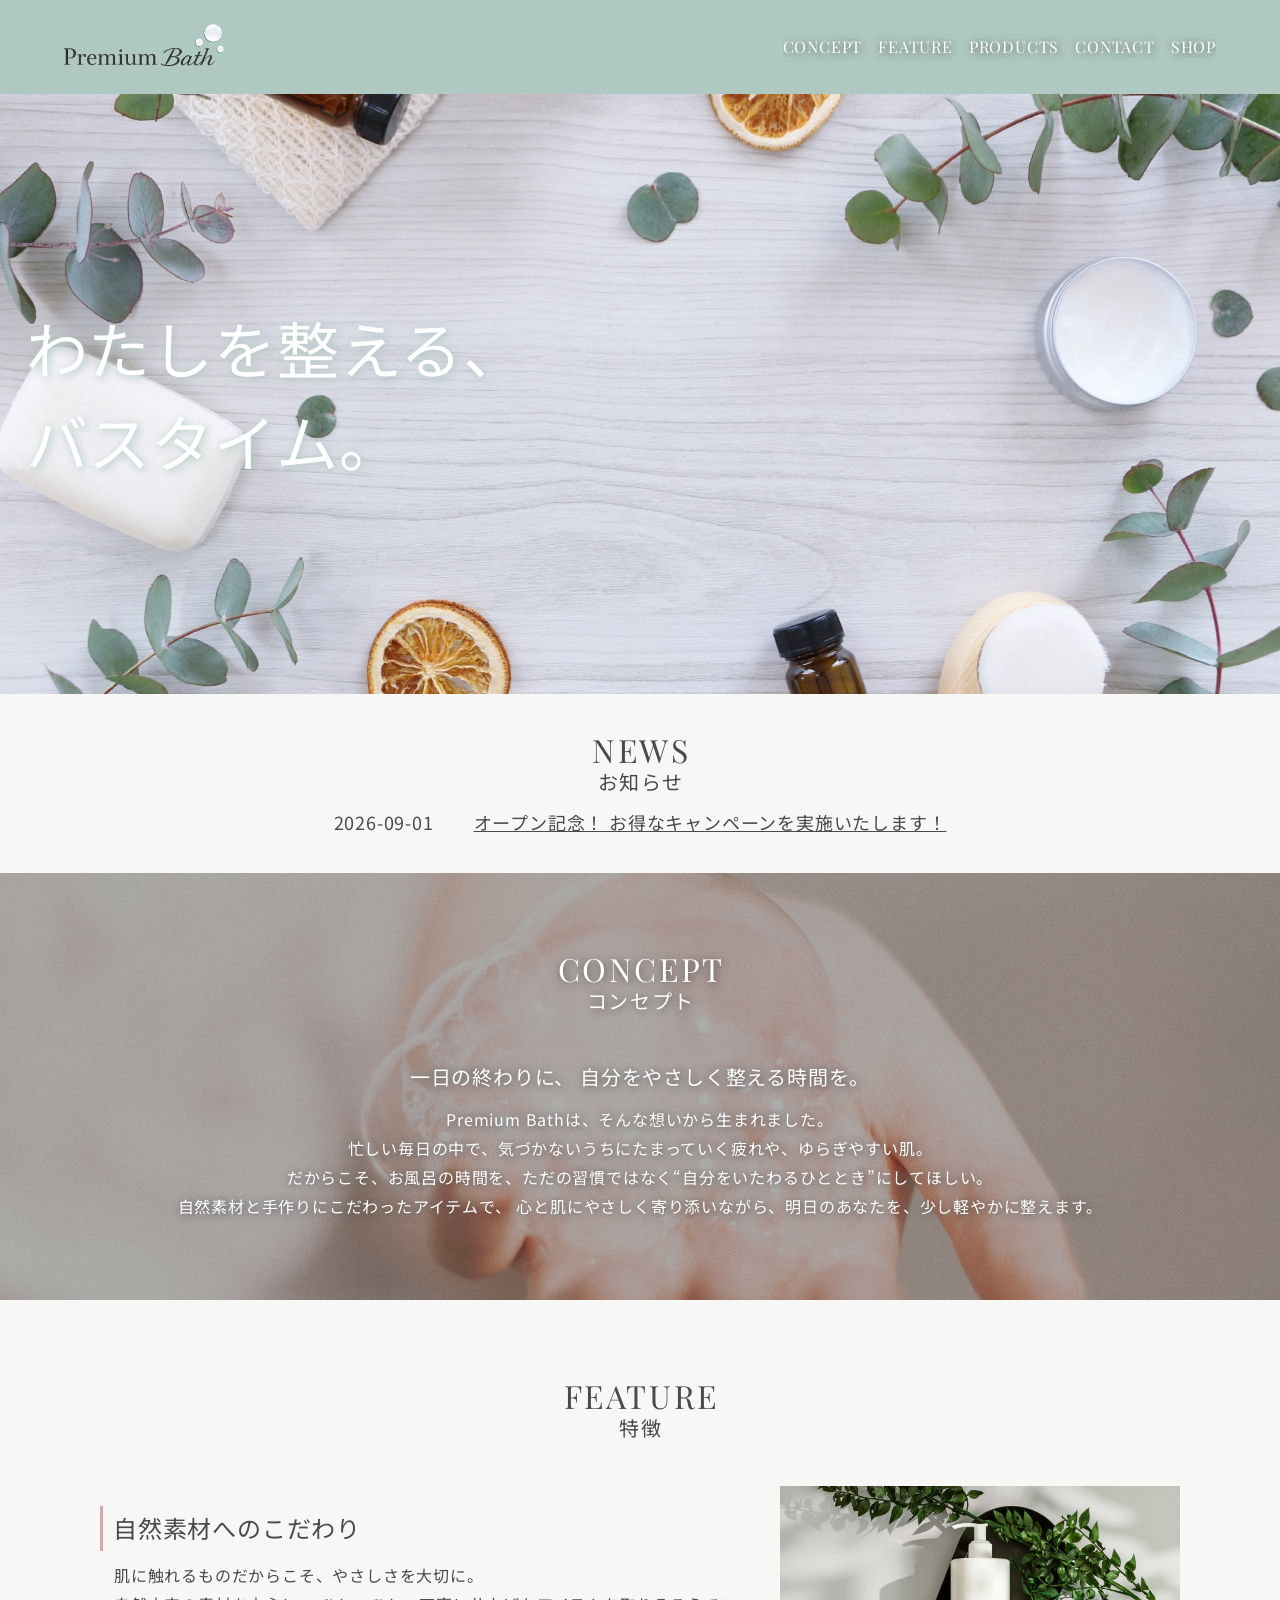
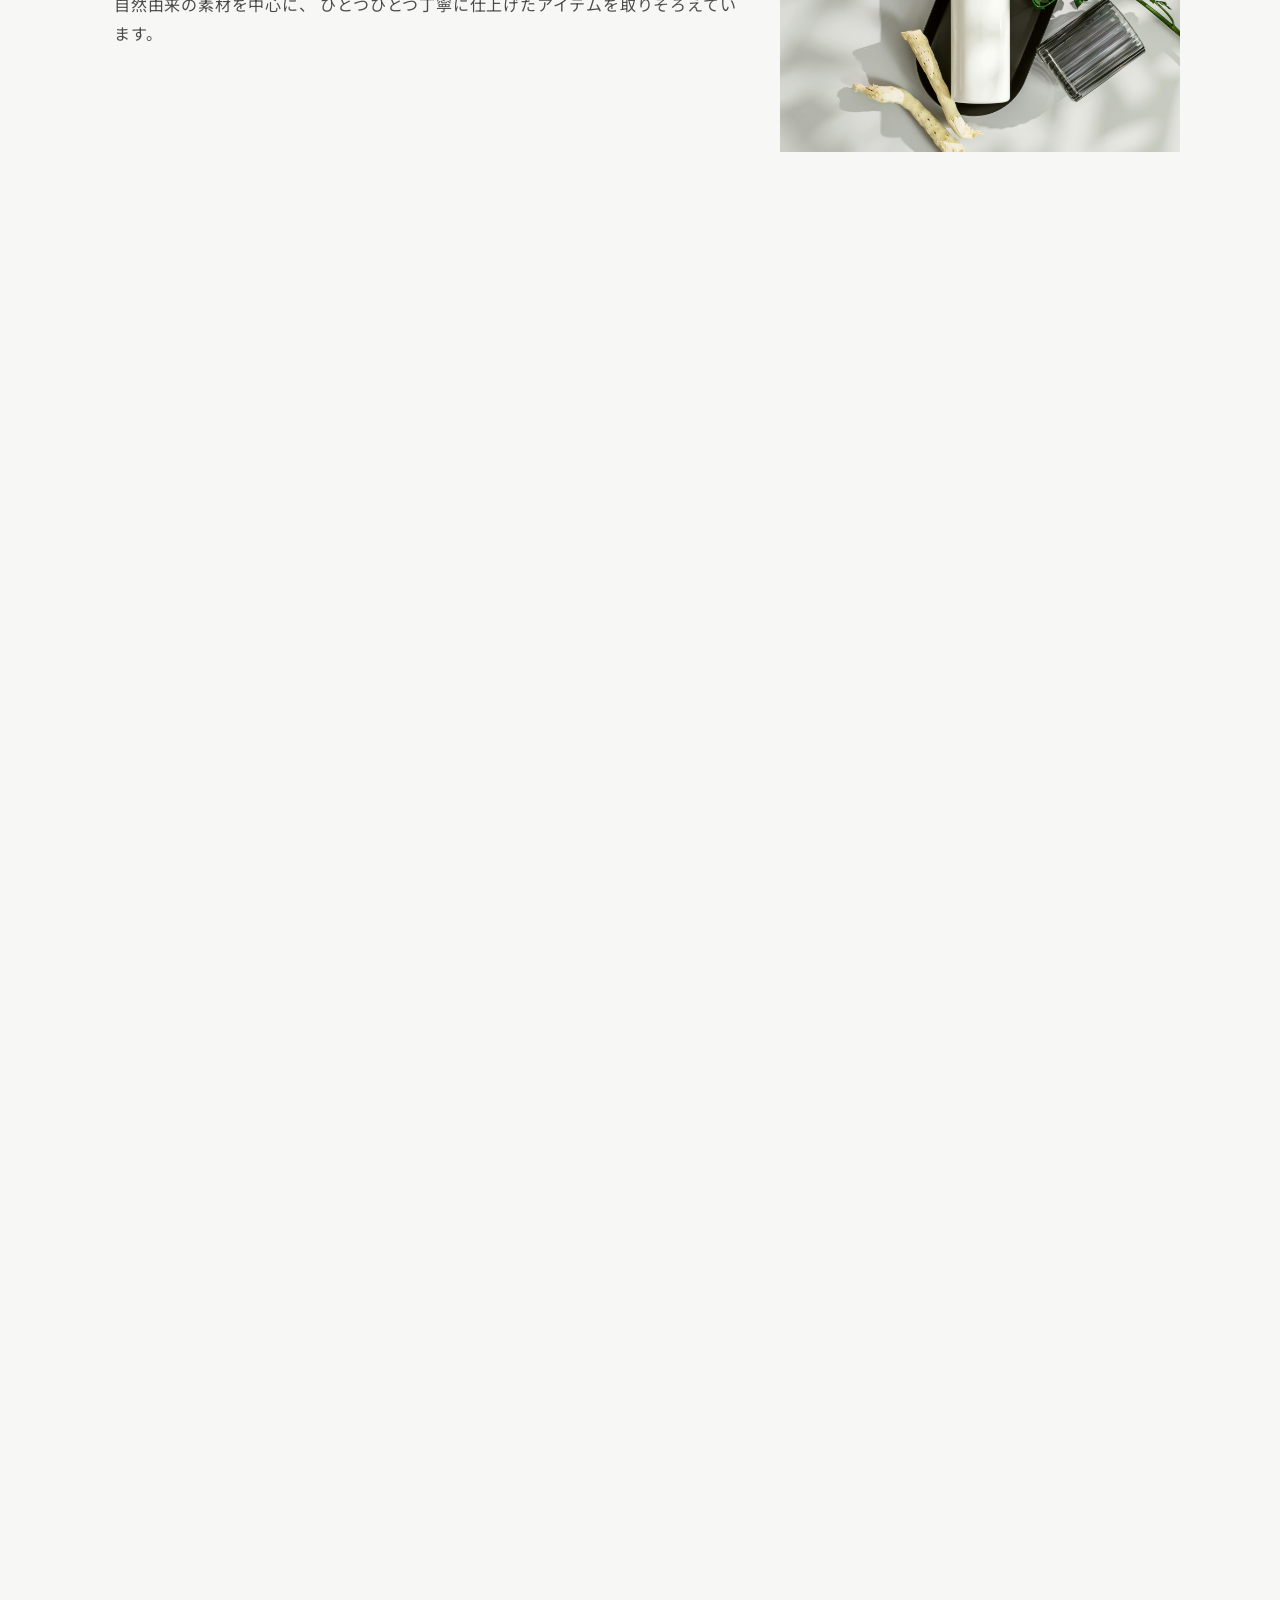
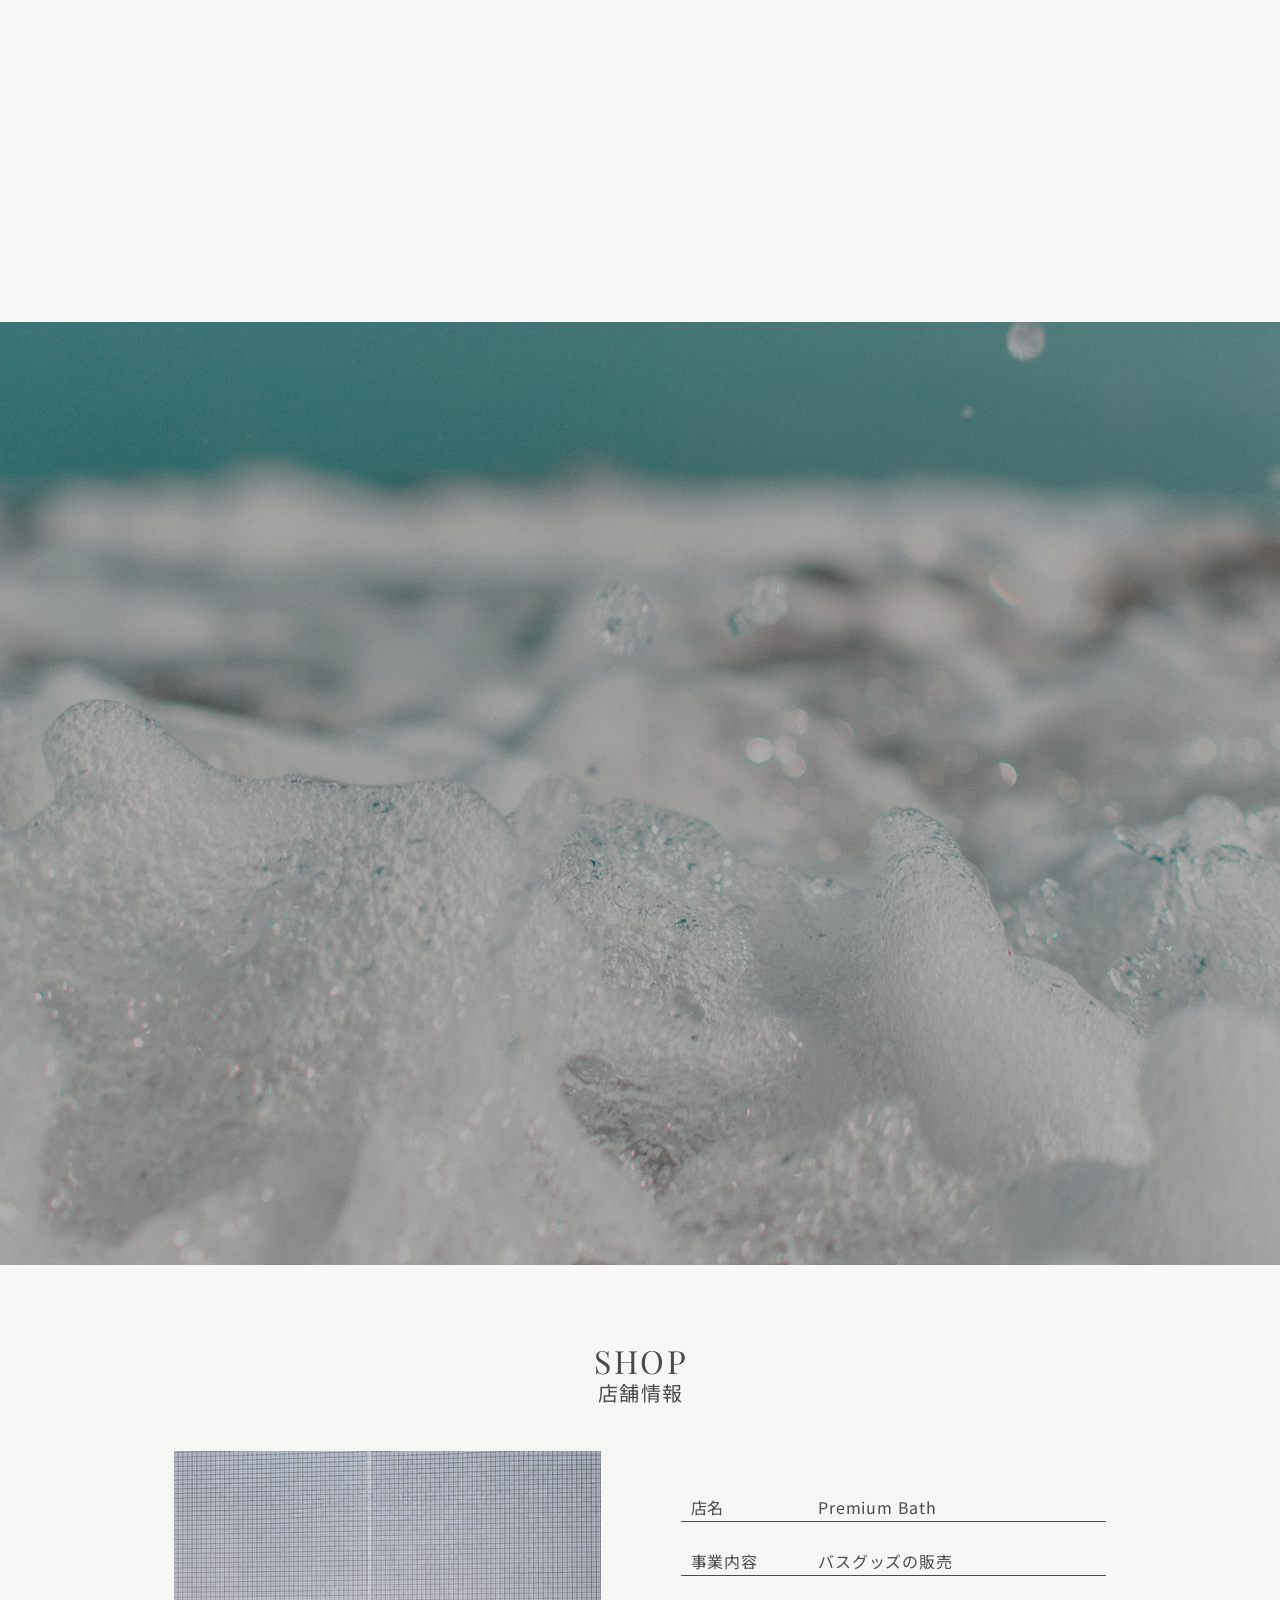
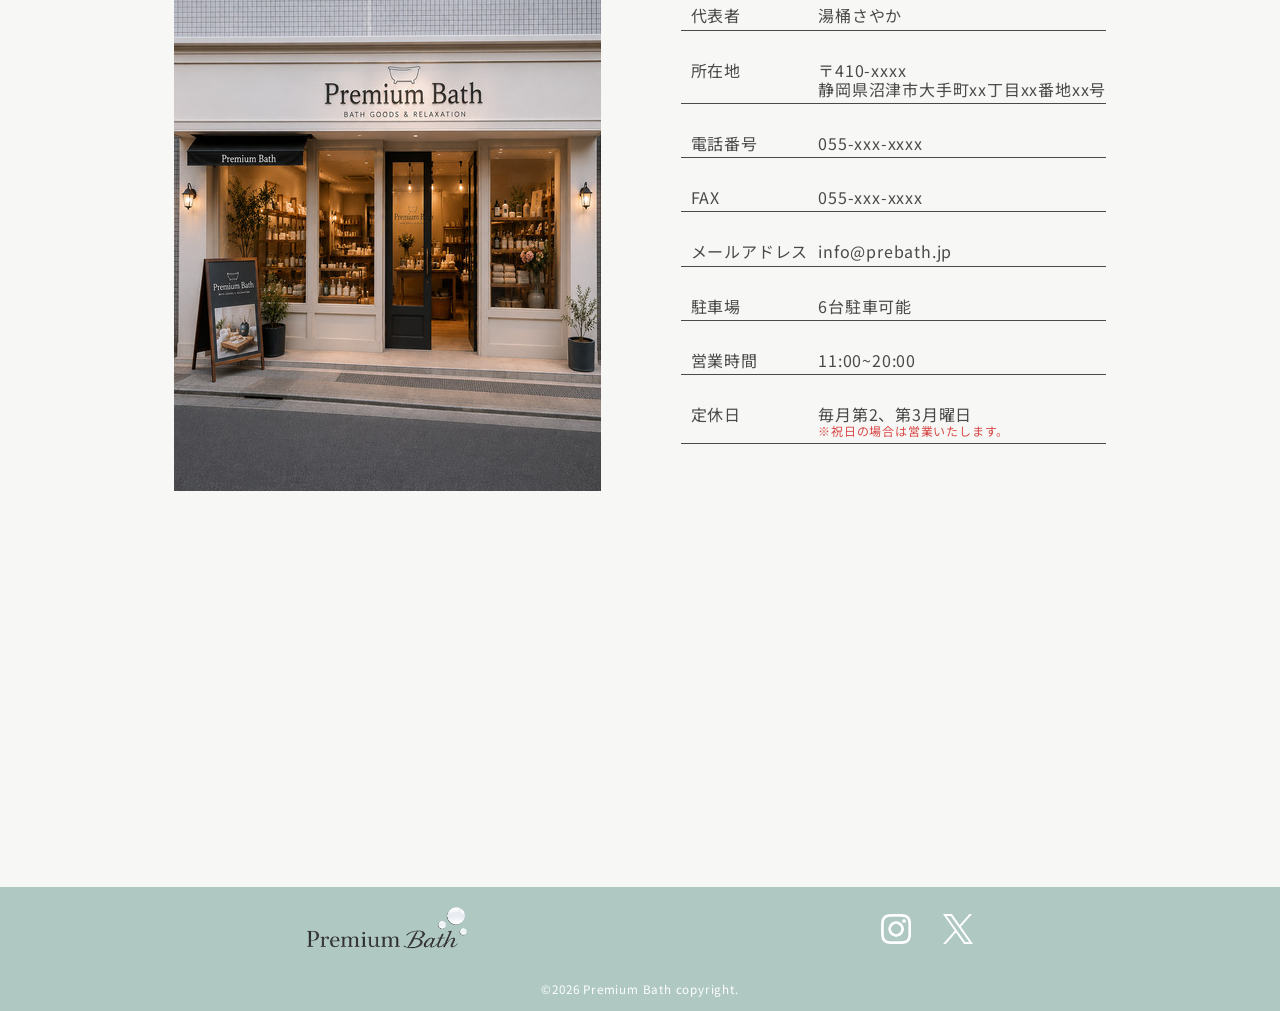
==== commit 9f57fc78: "Add files via upload" ====
--- a/index.html
+++ b/index.html
@@ -1,446 +1,373 @@
-<!DOCTYPE html>
-<html lang="ja">
-
-<head>
-    <meta charset="UTF-8">
-    <meta name="viewport" content="width=device-width, initial-scale=1.0">
-    <title>ポートフォリオ | SHUN TAKAMA</title>
-    <meta name="description"
-        content="高間駿のポートフォリオサイトです。静岡県沼津市在住。Webデザイン科の職業訓練校に通い、Web業界へのキャリアチェンジをはかるためWeb制作を学習しています。セマンティック、CSS設計を意識したコーディングが得意です。">
-
-    <!-- favicon/webclipicon -->
-    <link rel="icon" href="favicon.ico" />
-    <link rel="apple-touch-icon" href="webclip.png" />
-
-    <!-- ogp -->
-    <meta property="og:site_name" content="SHUN TAKAMA Portfolio" />
-    <meta property="og:url" content="https://shun-takama.site" />
-    <meta property="og:type" content="website" />
-    <meta property="og:title" content="SHUN TAKAMA | Portfolio" />
-    <meta property="og:description" content="高間駿のポートフォリオサイトです。Web業界へのキャリアチェンジをはかるためWeb制作を学習しています。" />
-    <meta property="og:image" content="https://shun-takama.site/img/ogp.png">
-    <meta property="og:locale" content="ja_JP" />
-    <meta name="twitter:card" content="summary_large_image" />
-    <meta name="twitter:description" content="高間駿のポートフォリオサイトです。Web業界へのキャリアチェンジをはかるためWeb制作を学習しています。" />
-    <meta name="twitter:image" content="https://shun-takama.site/img/ogp.png">
-
-    <!-- google fonts -->
-    <link rel="preconnect" href="https://fonts.googleapis.com">
-    <link rel="preconnect" href="https://fonts.gstatic.com" crossorigin>
-    <link href="https://fonts.googleapis.com/css2?family=Montserrat:wght@400;700&family=Noto+Sans+JP&display=swap"
-        rel="stylesheet">
-
-    <!-- css -->
-    <link rel="stylesheet" href="css/style.css" />
-
-    <!-- js -->
-    <script type="module" src="js/main.js"></script>
-</head>
-
-<body>
-    <header class="header">
-        <div class="header-wrapper">
-            <h1 class="header-logo">
-                <a href="index.html">
-                    <span>SHUN</span>
-                    <span>TAKAMA</span>
-                </a>
-            </h1>
-            <nav class="header-nav js-nav">
-                <ul class="header-nav-list">
-                    <li>
-                        <a href="#top-works">制作実績</a>
-                    </li>
-                    <li>
-                        <a href="#top-skills">スキル一覧</a>
-                    </li>
-                    <li>
-                        <a href="#top-profile">私について</a>
-                    </li>
-                </ul>
-            </nav>
-            <button class="c-hamburger js-hamburger" aria-label="メニューを開く">
-                <span></span>
-                <span></span>
-                <span></span>
-            </button>
-        </div>
-    </header>
-
-    <main>
-        <!-- ↓↓↓キービジュアル↓↓↓ -->
-        <div class="c-kv c-kv--lg">
-            <div class="c-kv-bg"></div>
-            <div class="c-kv-contents c-kv-contents--lg">
-                <p class="top-kv-copy">Shizuoka Numazu</p>
-                <p class="c-kv-title">SHUN TAKAMA</p>
-                <p class="top-kv-subtitle">Portfolio Site</p>
-            </div>
-        </div>
-        <!-- ↑↑↑キービジュアル↑↑↑ -->
-
-        <!-- ↓↓↓制作実績↓↓↓ -->
-        <section class="top-works" id="top-works">
-            <div class="l-container u-ptb">
-                <div class="c-section-title">
-                    <p class="c-section-title-en">WORKS</p>
-                    <h2 class="c-section-title-ja">制作実績</h2>
-                </div>
-                <div class="c-works-cards c-works-cards--col2 c-works-cards--col3 u-mt js-fadein">
-                    <a href="works-studioelle.html" class="c-works-card-link">
-                        <article class="c-works-card">
-                            <div class="c-works-card-wrapper">
-                                <img src="img/pic-work-studioelle.png" width="323" height="224" alt="">
-                                <div class="c-category-contents">
-                                    <ul class="top-works-category-list c-category-list">
-                                        <li class="c-category-item c-category-item--client">
-                                            実案件
-                                        </li>
-                                        <li class="c-category-item c-category-item--studio">
-                                            STUDIO制作
-                                        </li>
-                                    </ul>
-                                    <div class="c-works-card-textbox">
-                                        <h3 class="c-works-card-title">Dance Studio elle様</h3>
-                                        <p class="c-works-card-description">
-                                            静岡県沼津市にあるダンススタジオのHPを制作いたしました。
-                                        </p>
-                                    </div>
-                                </div>
-                            </div>
-                        </article>
-                    </a>
-                    <a href="works-premiumbath.html" class="c-works-card-link">
-                        <article class="c-works-card">
-                            <div class="c-works-card-wrapper">
-                                <img src="img/pic-work-premiumbath.png" width="323" height="224" alt="">
-                                <div class="c-category-contents">
-                                    <ul class="top-works-category-list c-category-list">
-                                        <li class="c-category-item c-category-item--practice">
-                                            制作課題
-                                        </li>
-                                        <li class="c-category-item c-category-item--coding">
-                                            コーディング
-                                        </li>
-                                        <li class="c-category-item c-category-item--fiction">
-                                            架空サイト
-                                        </li>
-                                    </ul>
-                                    <div class="c-works-card-textbox">
-                                        <h3 class="c-works-card-title">PremiumBath</h3>
-                                        <p class="c-works-card-description">
-                                            <span>職業訓練校でおこなった制作課題。</span>
-                                            <span>ワイヤーフレームからコーディングまで一通りの工程を学びました。</span>
-                                        </p>
-                                    </div>
-                                </div>
-                            </div>
-                        </article>
-                    </a>
-                    <a href="works-portfolio.html" class="c-works-card-link">
-                        <article class="c-works-card">
-                            <div class="c-works-card-wrapper">
-                                <img src="img/pic-work-portfolio.png" width="323" height="224" alt="">
-                                <div class="c-category-contents">
-                                    <ul class="top-works-category-list c-category-list">
-                                        <li class="c-category-item c-category-item--client">
-                                            実案件
-                                        </li>
-                                        <li class="c-category-item c-category-item--coding">
-                                            コーディング
-                                        </li>
-                                    </ul>
-                                    <div class="c-works-card-textbox">
-                                        <h3 class="c-works-card-title">ポートフォリオサイト</h3>
-                                        <p class="c-works-card-description">
-                                            自身のポートフォリオサイト制作をおこないました。
-                                        </p>
-                                    </div>
-                                </div>
-                            </div>
-                        </article>
-                    </a>
-                    <a href="works-hmt-cafe.html" class="c-works-card-link">
-                        <article class="c-works-card">
-                            <div class="c-works-card-wrapper">
-                                <img src="img/pic-work-cafesite.png" width="323" height="224" alt="">
-                                <div class="c-category-contents">
-                                    <ul class="top-works-category-list c-category-list">
-                                        <li class="c-category-item c-category-item--practice">
-                                            制作課題
-                                        </li>
-                                        <li class="c-category-item c-category-item--coding">
-                                            コーディング
-                                        </li>
-                                        <li class="c-category-item c-category-item--fiction">
-                                            架空サイト
-                                        </li>
-                                    </ul>
-                                    <div class="c-works-card-textbox">
-                                        <h3 class="c-works-card-title">カフェサイト 制作課題</h3>
-                                        <p class="c-works-card-description">
-                                            <span>メンタリングサービス「Hello Mentor」の課題として制作。</span>
-                                            <span>デザインカンプをもとにHTML/CSSで実装しました。</span>
-                                        </p>
-                                    </div>
-                                </div>
-                            </div>
-                        </article>
-                    </a>
-                    <a href="works-hmt-photographer.html" class="c-works-card-link">
-                        <article class="c-works-card">
-                            <div class="c-works-card-wrapper">
-                                <img src="img/pic-work-photographer.png" width="323" height="224" alt="">
-                                <div class="c-category-contents">
-                                    <ul class="top-works-category-list c-category-list">
-                                        <li class="c-category-item c-category-item--practice">
-                                            制作課題
-                                        </li>
-                                        <li class="c-category-item c-category-item--coding">
-                                            コーディング
-                                        </li>
-                                        <li class="c-category-item c-category-item--fiction">
-                                            架空サイト
-                                        </li>
-                                    </ul>
-                                    <div class="c-works-card-textbox">
-                                        <h3 class="c-works-card-title">写真家PFサイト 制作課題</h3>
-                                        <p class="c-works-card-description">
-                                            <span>メンタリングサービス「Hello Mentor」の課題として制作。</span>
-                                            <span>デザインカンプをもとにHTML/CSSで実装しました。</span>
-                                        </p>
-                                    </div>
-                                </div>
-                            </div>
-                        </article>
-                    </a>
-                    <a href="works-hmt-shampoo.html" class="c-works-card-link">
-                        <article class="c-works-card">
-                            <div class="c-works-card-wrapper">
-                                <img src="img/pic-work-shampoo.png" width="323" height="224" alt="">
-                                <div class="c-category-contents">
-                                    <ul class="top-works-category-list c-category-list">
-                                        <li class="c-category-item c-category-item--practice">
-                                            制作課題
-                                        </li>
-                                        <li class="c-category-item c-category-item--coding">
-                                            コーディング
-                                        </li>
-                                        <li class="c-category-item c-category-item--fiction">
-                                            架空サイト
-                                        </li>
-                                    </ul>
-                                    <div class="c-works-card-textbox">
-                                        <h3 class="c-works-card-title">シャンプーECサイト 制作課題</h3>
-                                        <p class="c-works-card-description">
-                                            <span>メンタリングサービス「Hello Mentor」の課題として制作。</span>
-                                            <span>デザインカンプをもとにHTML/CSSで実装しました。</span>
-                                        </p>
-                                    </div>
-                                </div>
-                            </div>
-                        </article>
-                    </a>
-                </div>
-            </div>
-        </section>
-        <!-- ↑↑↑制作実績↑↑↑ -->
-
-        <!-- ↓↓↓スキル一覧↓↓↓ -->
-        <section class="top-skills" id="top-skills">
-            <div class="l-container-s u-ptb">
-                <div class="c-section-title">
-                    <p class="c-section-title-en">SKILLS</p>
-                    <h2 class="c-section-title-ja">スキル一覧</h2>
-                </div>
-                <p class="top-skills-lead">
-                    これまでの学習のなかで理解したスキルや、<br>力を入れたスキルについてまとめました。
-                </p>
-                <div class="top-skills-wrapper u-mt">
-                    <picture class="js-fadein">
-                        <source srcset="img/pic-top-skillradar-pc.png" media="(min-width: 768px)" type="image/png">
-                        <img src="img/pic-top-skillradar-sp.png" width="340" height="340"
-                            alt="HTML/CSS・SCSS・JavaScriptなどの習得度を示すレーダーチャート">
-                    </picture>
-                    <div class="top-skills-list-wrapper u-mt">
-                        <div class="top-skills-list-contents top-skills-list-contents--accent js-fadein">
-                            <h3 class="top-skills-list-title">習得スキル</h3>
-                            <ul class="top-skills-list">
-                                <li class="top-skills-item">
-                                    <div class="top-skills-item-box">
-                                        <div class="top-skills-icon">
-                                            <img src="img/pic-icon-coding.png" width="150" height="150" alt="">
-                                            <h4 class="top-skills-name">HTML/CSS</h4>
-                                        </div>
-                                        <p class="top-skills-description">
-                                            セマンティックなHTMLを意識し、BEMを用いた保守性の高いCSS設計やレスポンシブ対応をおこないます。
-                                            <span class="top-skills-note">
-                                                ※CSS数学関数、CSSアニメーション継続学習中。
-                                            </span>
-                                        </p>
-                                    </div>
-                                </li>
-                                <li class="top-skills-item">
-                                    <div class="top-skills-item-box">
-                                        <div class="top-skills-icon">
-                                            <img src="img/pic-icon-scss.png" width="150" height="150" alt="">
-                                            <h4 class="top-skills-name">SCSS</h4>
-                                        </div>
-                                        <p class="top-skills-description">
-                                            ネスト構造やmixinなどの基礎知識を用いたマークアップをおこないます。
-                                            <span class="top-skills-note">
-                                                ※より高度な操作が扱えるよう継続学習中
-                                            </span>
-                                        </p>
-                                    </div>
-                                </li>
-                                <li class="top-skills-item">
-                                    <div class="top-skills-item-box">
-                                        <div class="top-skills-icon">
-                                            <img src="img/pic-icon-js.png" width="150" height="150" alt="">
-                                            <h4 class="top-skills-name">Vanilla-JS</h4>
-                                        </div>
-                                        <p class="top-skills-description">
-                                            ハンバーガーメニューやスライダーなどの基礎実装をおこないます。
-                                            <span class="top-skills-note">
-                                                ※より高度な操作が扱えるよう継続学習中
-                                            </span>
-                                        </p>
-                                    </div>
-                                </li>
-                                <li class="top-skills-item">
-                                    <div class="top-skills-item-box">
-                                        <div class="top-skills-icon">
-                                            <img src="img/pic-icon-studio.png" width="150" height="150" alt="">
-                                            <h4 class="top-skills-name">STUDIO</h4>
-                                        </div>
-                                        <p class="top-skills-description">
-                                            「STUDIO」を活用したWebサイト制作をおこないます。
-                                        </p>
-                                    </div>
-                                </li>
-                                <li class="top-skills-item">
-                                    <div class="top-skills-item-box">
-                                        <div class="top-skills-icon">
-                                            <img src="img/pic-icon-adobe-photoshop.png" width="150" height="150" alt="">
-                                            <h4 class="top-skills-name">Photoshop</h4>
-                                        </div>
-                                        <p class="top-skills-description">
-                                            トリミングやリサイズ、色調補正などの基礎操作をおこないます。
-                                            <span class="top-skills-note">
-                                                ※より高度な操作が扱えるよう継続学習中
-                                            </span>
-                                        </p>
-                                    </div>
-                                </li>
-                            </ul>
-                        </div>
-                        <div class="top-skills-list-contents top-skills-list-contents--border u-mt js-fadein">
-                            <h3 class="top-skills-list-title">その他学習中のスキル</h3>
-                            <ul class="top-skills-list">
-                                <li class="top-skills-item">
-                                    <div class="top-skills-item-box">
-                                        <div class="top-skills-icon">
-                                            <img src="img/pic-icon-adobe-illustrator.png" width="150" height="150"
-                                                alt="">
-                                            <h4 class="top-skills-name">Illustrator</h4>
-                                        </div>
-                                        <p class="top-skills-description">
-                                            図形やテキストの配置、レイヤー概念などの基礎操作や基礎知識を学習。
-                                        </p>
-                                    </div>
-                                </li>
-                                <li class="top-skills-item">
-                                    <div class="top-skills-item-box">
-                                        <div class="top-skills-icon">
-                                            <img src="img/pic-icon-content-design.png" width="150" height="150" alt="">
-                                            <h4 class="top-skills-name">Webデザイン</h4>
-                                        </div>
-                                        <p class="top-skills-description">
-                                            配色や余白、視線設計などを学習中。
-                                        </p>
-                                    </div>
-                                </li>
-                                <li class="top-skills-item">
-                                    <div class="top-skills-item-box">
-                                        <div class="top-skills-icon">
-                                            <img src="img/pic-icon-github.png" width="150" height="150" alt="">
-                                            <h4 class="top-skills-name">GitHub</h4>
-                                        </div>
-                                        <p class="top-skills-description">
-                                            GitHubを用いたソースコード管理を学習中
-                                        </p>
-                                    </div>
-                                </li>
-                            </ul>
-                        </div>
-                    </div>
-                </div>
-            </div>
-        </section>
-        <!-- ↑↑↑スキル一覧↑↑↑ -->
-
-        <!-- ↓↓↓私について↓↓↓ -->
-        <section class="top-profile" id="top-profile">
-            <div class="l-container u-ptb">
-                <div class="c-section-title">
-                    <p class="c-section-title-en">PROFILE</p>
-                    <h2 class="c-section-title-ja">私について</h2>
-                </div>
-                <div class="top-profile-wrapper u-mt js-fadein">
-                    <div class="top-profile-contents-wrapper">
-                        <div class="top-profile-contents">
-                            <div class="top-profile-name">
-                                <h3 class="top-profile-name-ja">高間 駿</h3>
-                                <p class="top-profile-name-en">SHUN TAKAMA</p>
-                            </div>
-                            <p class="top-profile-description">
-                                大学卒業後、ゲストハウスでのホテルスタッフ、印刷会社での企画営業の2社を経験しました。
-                                <span>
-                                    2025年に長年お世話になっているダンススタジオのWebサイトを制作しました。
-                                    その際に想いや特徴などの無形のものがデザインとして形に残り、その先に新たな出会いが繋がるWebの力に大きなやりがいを感じ、転職を決意しました。
-                                </span>
-                                2026年2月から職業訓練校に通い、外部メンタリングサービスも活用しながらより実践的にWeb制作を学んでいます。
-                                これまでの経験で培った“寄り添い力”を武器に技術面だけでなく、相手の想いや課題に寄り添い、一緒により良い形を考えることができる制作者を目指しています。
-                            </p>
-                        </div>
-                        <div class="top-profile-img">
-                            <img src="img/pic-profile.jpeg" width="746" height="800" alt="ダンスのポーズを取るサイト制作者の写真">
-                        </div>
-                    </div>
-                    <a class="c-button c-button--center c-button--white u-mt" href="profile.html">MORE</a>
-                </div>
-            </div>
-        </section>
-        <!-- ↑↑↑私について↑↑↑ -->
-    </main>
-
-    <footer class="footer">
-        <div class="l-container">
-            <div class="footer-wrapper">
-                <p class="footer-logo">
-                    <a href="index.html">
-                        <span>SHUN</span>
-                        <span>TAKAMA</span>
-                    </a>
-                </p>
-                <ul class="footer-nav">
-                    <li>
-                        <a href="#top-works">制作実績</a>
-                    </li>
-                    <li>
-                        <a href="#top-skills">スキル一覧</a>
-                    </li>
-                    <li>
-                        <a href="#top-profile">私について</a>
-                    </li>
-                </ul>
-                <p class="footer-copyright-wrapper">
-                    <small class="footer-copyright">&copy;SHUN TAKAMA Portfolio.</small>
-                </p>
-            </div>
-        </div>
-    </footer>
-</body>
-
+<!DOCTYPE html>
+<html lang="ja">
+
+<head>
+	<meta charset="UTF-8">
+	<meta name="viewport" content="width=device-width, initial-scale=1.0">
+	<title>Premium Bath | 静岡県沼津市にあるお風呂グッズの専門店</title>
+	<meta name="description" content="Premium Bathは静岡県沼津市にあるお風呂グッズの専門店です。お身体にも環境にも優しい自然由来の商品を多数取り扱っております。">
+	<meta name="format-detection" content="telephone=no" />
+
+	<!-- favicon -->
+	<link rel="icon" href="favicon.ico" type="image/x-icon">
+	<link rel="icon" type="image/svg+xml" href="favicon.svg">
+
+	<!-- google-fonts -->
+	<link rel="preconnect" href="https://fonts.googleapis.com">
+	<link rel="preconnect" href="https://fonts.gstatic.com" crossorigin>
+	<link
+		href="https://fonts.googleapis.com/css2?family=Noto+Sans+JP:wght@100..900&family=Playfair+Display:ital,wght@0,400..900;1,400..900&display=swap"
+		rel="stylesheet">
+
+	<!-- css -->
+	<link rel="stylesheet" href="css/style.css">
+
+	<!-- js -->
+	<script type="module" src="js/main.js"></script>
+
+</head>
+
+<body id="top">
+	<header class="header">
+		<div class="header-wrapper">
+			<h1 class="header-logo">
+				<a href="index.html">
+					<img src="img/logo.png" width="600" height="170" alt="PremiumBath">
+				</a>
+			</h1>
+			<nav class="header-nav" aria-label="メインナビゲーション">
+				<ul class="header-nav-list">
+					<li>
+						<a href="#top-concept">CONCEPT</a>
+					</li>
+					<li>
+						<a href="#top-feature">FEATURE</a>
+					</li>
+					<li>
+						<a href="#top-products">PRODUCTS</a>
+					</li>
+					<li>
+						<a href="#top-contact">CONTACT</a>
+					</li>
+					<li>
+						<a href="#top-shop">SHOP</a>
+					</li>
+				</ul>
+			</nav>
+		</div>
+	</header>
+
+	<main>
+		<!-- ↓↓ key-visual ↓↓ -->
+		<div class="top-kv">
+			<img src="img/bg-top-kv.jpg" class="top-kv-img" width="1920" height="1280" alt="">
+			<p class="top-kv-catchcopy">
+				<span>わたしを整える、</span>
+				<span>バスタイム。</span>
+			</p> <!-- top-kv-catchcopy -->
+		</div> <!-- top-kv -->
+		<!-- ↑↑ key-visual ↑↑ -->
+
+		<!-- ↓↓ news ↓↓ -->
+		<section class="top-news">
+			<div class="l-container">
+				<div class="c-section-title">
+					<p>NEWS</p>
+					<h2>お知らせ</h2>
+				</div> <!-- c-section-title -->
+				<div class="top-news-contents">
+					<article class="top-news-article">
+						<p>
+							<time datetime="2026-09-01">2026-09-01</time>
+						</p>
+						<h3>
+							<a href="news-open.html">
+								<span>オープン記念！</span>
+								<span>お得なキャンペーンを実施いたします！</span>
+							</a>
+						</h3>
+					</article> <!-- top-news-article -->
+				</div> <!-- top-news-contents -->
+			</div> <!-- l-container -->
+		</section> <!-- top-news -->
+		<!-- ↑↑ news ↑↑ -->
+
+		<!-- ↓↓ concept ↓↓ -->
+		<section class="top-concept" id="top-concept">
+			<div class="l-container u-ptb js-fadein">
+				<div class="top-concept-title c-section-title c-section-title--white ">
+					<p>CONCEPT</p>
+					<h2>コンセプト</h2>
+				</div> <!-- c-section-title -->
+				<div class="top-concept-text-wrapper u-mt">
+					<p class="top-concept-text">
+						<span>一日の終わりに、</span>
+						<span>自分をやさしく整える時間を。</span>
+					</p>
+					<p class="top-concept-text">
+						Premium Bathは、そんな想いから生まれました。
+						<span>忙しい毎日の中で、気づかないうちにたまっていく疲れや、ゆらぎやすい肌。</span>
+						<span>だからこそ、お風呂の時間を、ただの習慣ではなく“自分をいたわるひととき”にしてほしい。</span>
+					</p>
+					<p class="top-concept-text">
+						自然素材と手作りにこだわったアイテムで、
+						心と肌にやさしく寄り添いながら、明日のあなたを、少し軽やかに整えます。
+					</p>
+				</div> <!-- top-contact-text-wrapper -->
+			</div> <!-- l-container -->
+		</section>
+		<!-- ↑↑ concept ↑↑ -->
+
+		<!-- ↓↓ feature ↓↓ -->
+		<section class="top-feature" id="top-feature">
+			<div class="l-container u-ptb">
+				<div class="c-section-title js-fadein">
+					<p>FEATURE</p>
+					<h2>特徴</h2>
+				</div> <!-- c-section-title -->
+				<div class="top-feature-item-wrapper u-mt">
+					<div class="top-feature-item top-feature-item--reverse js-fadein">
+						<img src="img/pic-top-feature.jpg" width="640" height="480" alt="白い容器のシャンプーと植物の映った写真">
+						<div class="top-feature-text">
+							<h3>自然素材へのこだわり</h3>
+							<p>
+								<span>
+									肌に触れるものだからこそ、やさしさを大切に。
+								</span>
+								<span>
+									自然由来の素材を中心に、
+									ひとつひとつ丁寧に仕上げたアイテムを取りそろえています。
+								</span>
+							</p>
+						</div> <!-- top-feature-text -->
+					</div> <!-- top-feature-item -->
+					<div class="top-feature-item u-mt js-fadein">
+						<img src="img/pic-top-feature02.jpg" width="640" height="480" alt="石鹸やボディブラシなどのバスグッズが映った写真">
+						<div class="top-feature-text">
+							<h3>気分で選べる豊富なラインアップ</h3>
+							<p>
+								その日の気分やコンディションに合わせて選べるよう、
+								石鹸や入浴剤、ボディケアアイテムまで幅広くご用意しています。
+							</p>
+						</div> <!-- top-feature-text -->
+					</div> <!-- top-feature-item -->
+					<div class="top-feature-item top-feature-item--reverse u-mt js-fadein">
+						<img src="img/pic-top-feature03.jpg" width="640" height="480" alt="ラッピングされた石鹸の写真">
+						<div class="top-feature-text">
+							<h3>贈り物にも、やさしさを添えて</h3>
+							<p>
+								大切な人へのギフトとしてもご利用いただけるよう、
+								ラッピングサービスも承っています。
+							</p>
+						</div> <!-- top-feature-text -->
+					</div> <!-- top-feature-item -->
+					<div class="top-feature-item u-mt js-fadein">
+						<img src="img/pic-top-feature04.jpg" width="640" height="480" alt="鉛筆と鉛筆書きされたクエスチョンマーク">
+						<div class="top-feature-text">
+							<h3>あなたに寄り添うご提案</h3>
+							<p>
+								お肌の状態やお悩みを丁寧にヒアリングし、
+								今のあなたに合った最適なアイテムをご提案します。
+							</p>
+						</div> <!-- top-feature-text -->
+					</div> <!-- top-feature-item -->
+				</div> <!-- top-feature-item-wrapper -->
+			</div> <!-- l-container -->
+		</section>
+		<!-- ↑↑ feature ↑↑ -->
+
+		<!-- ↓↓ products ↓↓ -->
+		<section class="top-products js-fadein" id="top-products">
+			<div class="l-container-s u-ptb">
+				<div class="c-section-title">
+					<p>PRODUCTS</p>
+					<h2>取り扱い商品</h2>
+				</div> <!-- c-section-title -->
+				<div class="c-products-box c-products-box--col2 c-products-box--col3 u-mt">
+					<article class="c-product-card">
+						<img src="img/pic-top-product.jpg" width="640" height="427" alt="白い石鹸とバスソルトが映った写真">
+						<div class="c-product-text">
+							<h3>石鹸・ナチュラルケア</h3>
+							<p>
+								<span>自然素材で仕上げた、</span>
+								<span>やさしい使い心地。</span>
+								<span>肌をいたわるひとときを。</span>
+							</p>
+						</div>
+					</article> <!-- c-product-card -->
+					<article class="c-product-card">
+						<img src="img/pic-top-product02.jpg" width="640" height="427" alt="白と黒それぞれのシャンプーが映った写真">
+						<div class="c-product-text">
+							<h3>入浴・ボディケア</h3>
+							<p>
+								<span>一日の疲れをゆっくりと解きほぐす、</span>
+								<span>リラックスアイテム。</span>
+							</p>
+						</div>
+					</article> <!-- c-product-card -->
+					<article class="c-product-card">
+						<img src="img/pic-top-product03.jpg" width="640" height="427" alt="バスアロマやボディブラシなどのバスグッズが映った写真">
+						<div class="c-product-text">
+							<h3>バスツール</h3>
+							<p>
+								<span>肌に触れるたび、心地よさを感じる、</span>
+								<span>上質なバスツール。</span>
+							</p>
+						</div>
+					</article> <!-- c-product-card -->
+				</div> <!-- c-products-box -->
+				<a class="c-button c-button--center c-button--white u-mt" href="products.html">MORE</a>
+			</div> <!-- l-container -->
+		</section>
+		<!-- ↑↑ products ↑↑ -->
+
+		<!-- ↓↓ contact ↓↓ -->
+		<section class="top-contact" id="top-contact">
+			<div class="top-contact-wrapper l-container-s u-ptb js-fadein">
+				<div class="c-section-title c-section-title--white">
+					<p>CONTACT</p>
+					<h2>お問い合わせ</h2>
+				</div> <!-- c-section-title -->
+				<form class="top-contact-form-wrapper u-mt" action="#" method="post">
+					<div class="top-contact-form">
+						<div class="top-contact-form-item">
+							<div class="top-contact-form-label">
+								<label for="name">お名前</label>
+							</div> <!-- top-contact-form-label -->
+							<div class="top-contact-form-text">
+								<input type="text" name="name" id="name" autocomplete="name" required>
+							</div> <!-- top-contact-form-text -->
+						</div> <!-- top-contact-form-item -->
+						<div class="top-contact-form-item">
+							<div class="top-contact-form-label">
+								<label for="email">メールアドレス</label>
+							</div> <!-- top-contact-form-label -->
+							<div class="top-contact-form-text">
+								<input type="email" name="email" id="email" autocomplete="email" required>
+							</div> <!-- top-contact-form-text -->
+						</div> <!-- top-contact-form-item -->
+						<div class="top-contact-form-item">
+							<div class="top-contact-form-label">
+								<label for="category">カテゴリー</label>
+							</div> <!-- top-contact-form-label -->
+							<div class="top-contact-form-category">
+								<select name="category" id="category">
+									<option value="product">商品について</option>
+									<option value="wrapping">ギフト・ラッピングについて</option>
+									<option value="other">その他</option>
+								</select>
+							</div> <!-- top-contact-form-category -->
+						</div> <!-- top-contact-form-item -->
+						<div class="top-contact-form-item">
+							<div class="top-contact-form-label">
+								<label for="message">お問い合わせ内容</label>
+							</div> <!-- top-contact-form-label -->
+							<div class="top-contact-form-textarea">
+								<textarea name="message" id="message" required></textarea>
+							</div> <!-- top-contact-form-textarea -->
+						</div> <!-- top-contact-form-item -->
+					</div> <!-- top-contact-form -->
+					<button class="c-button c-button--center c-button--submit u-mt" type="submit">送信する</button>
+				</form> <!-- top-contact-form-wrapper -->
+			</div> <!-- l-container -->
+		</section>
+		<!-- ↑↑ contact ↑↑ -->
+
+		<!-- ↓↓ shop ↓↓ -->
+		<section class="top-shop js-fadein" id="top-shop">
+			<div class="l-container u-ptb">
+				<div class="c-section-title">
+					<p>SHOP</p>
+					<h2>店舗情報</h2>
+				</div> <!-- c-section-title -->
+				<div class="top-shop-information-wrapper u-mt">
+					<picture>
+						<source media="(min-width: 1024px)" srcset="img/top-shop-shopimage-pc.jpg" type="image/jpg">
+						<img src="img/top-shop-shopimage.jpg" width="180" height="140" alt="青いドアとベージュの壁が特徴的な店舗入り口写真">
+					</picture>
+					<dl class="top-shop-information-contents">
+						<dt>店名</dt>
+						<dd>Premium Bath</dd>
+
+						<dt>事業内容</dt>
+						<dd>バスグッズの販売</dd>
+
+						<dt>代表者</dt>
+						<dd>湯桶さやか</dd>
+
+						<dt>所在地</dt>
+						<dd>
+							<span class="top-shop-address-item">〒410-xxxx</span>
+							<span class="top-shop-address-item">
+								静岡県沼津市大手町xx丁目xx番地xx号
+							</span>
+						</dd>
+
+						<dt>電話番号</dt>
+						<dd>
+							<a class="top-shop-sp-tel" href="tel:055954xxxx">055-xxx-xxxx</a>
+							<span class="top-shop-pc-tel">055-xxx-xxxx</span>
+						</dd>
+
+						<dt>FAX</dt>
+						<dd>055-xxx-xxxx</dd>
+
+						<dt>メールアドレス</dt>
+						<dd>info@prebath.jp</dd>
+
+						<dt>駐車場</dt>
+						<dd>6台駐車可能</dd>
+
+						<dt>営業時間</dt>
+						<dd>11:00~20:00</dd>
+
+						<dt>定休日</dt>
+						<dd>
+							<span class="top-shop-calendar">毎月第2、第3月曜日</span>
+							<span class="top-shop-calendar">※祝日の場合は営業いたします。</span>
+						</dd>
+					</dl> <!-- top-shop-information-contents -->
+				</div> <!-- top-shop-information-wrapper -->
+				<div class="top-shop-map u-mt">
+					<iframe
+						src="https://www.google.com/maps/embed?pb=!1m18!1m12!1m3!1d3264.1626449797077!2d138.85722567576215!3d35.102649372779524!2m3!1f0!2f0!3f0!3m2!1i1024!2i768!4f13.1!3m3!1m2!1s0x6019855dff8899df%3A0xc453b6e783bcb0bf!2z5rK85rSl6aeF!5e0!3m2!1sja!2sjp!4v1777357752839!5m2!1sja!2sjp"
+						width="600" height="450" style="border:0;" allowfullscreen="" loading="lazy"
+						referrerpolicy="no-referrer-when-downgrade" title="グーグルマップの表示"></iframe>
+				</div> <!-- top-shop-map -->
+			</div> <!-- l-container -->
+		</section>
+		<!-- ↑↑ shop ↑↑ -->
+
+		<!-- ↓↓ pagetop-button ↓↓ -->
+		<a class="c-pagetop js-pagetop" href="#top" aria-label="ページトップへ戻る">
+			<span></span>
+		</a>
+		<!-- ↑↑ pagetop-button ↑↑ -->
+	</main>
+
+	<footer class="footer">
+		<div class="l-container">
+			<div class="footer-contents">
+				<div class="footer-logo">
+					<a href="index.html">
+						<img src="img/logo.png" width="600" height="170" alt="PremiumBath">
+					</a>
+				</div>
+				<div class="footer-sns">
+					<a href="https://www.instagram.com/?hl=ja" class="footer-sns-icon" target="_blank"
+						rel="noopener noreferrer">
+						<img src="img/icon-footer-instagram.png" width="100" height="100" alt="インスタグラムのアイコン">
+					</a>
+					<a href="https://x.com/?lang=ja" class="footer-sns-icon" target="_blank" rel="noopener noreferrer">
+						<img src="img/icon-footer-x.png" width="100" height="102" alt="X(旧ツイッター)のアイコン">
+					</a>
+				</div>
+			</div>
+			<p class="footer-copyright">
+				<small>&copy;2026 Premium Bath copyright.</small>
+			</p>
+		</div>
+	</footer>
+</body>
+
 </html>
--- a/css/style.css
+++ b/css/style.css
@@ -1,1542 +1,1416 @@
-@charset "utf-8";
-/* ▼▼ グローバル ▼▼ */
-/*!
-global
-------------------------------
-*/
-:root {
-  /* color */
-  --color-bg-base: #e4eaf2;
-  --color-bg-primary: #556773;
-  --color-bg-secondary: #9babbf;
-  --color-bg-secondary-rgb: 155, 171, 191;
-  --color-bg-black: #000000;
-  --color-bg-white: #ffffff;
-  --color-bg-category-studio: #d9f5ff;
-  --color-bg-category-client: #ffe7d9;
-  --color-bg-category-coding: #e7f7df;
-  --color-bg-category-practice: #f0e7ff;
-  --color-bg-category-fiction: #f3f0ff;
-  --color-border-primary: #2e3b40;
-  --color-border-accent: #556773;
-  --color-border-black: #000000;
-  --color-border-white: #ffffff;
-  --color-font-primary: #2e3b40;
-  --color-font-secondary: #ccd0d9;
-  --color-font-accent: #d96b00;
-  --color-font-white: #ffffff;
-  --color-font-black: #000000;
-  --color-font-category-studio: #0091c7;
-  --color-font-category-client: #d96b00;
-  --color-font-category-coding: #3c9a3c;
-  --color-font-category-practice: #7a4bd1;
-  --color-font-category-fiction: #6b4fd8;
-
-  /* color-mask */
-  --color-mask-black: rgba(40, 40, 40, 0.86);
-
-  /* content-width */
-  --width-content-s: 960px;
-  --width-content: 1080px;
-
-  /* font-size */
-  --font-size-xxs: 10.5px;
-  --font-size-xs: 12px;
-  --font-size-base: 14px;
-  --font-size-sm: 16px;
-  --font-size-md: 20px;
-  --font-size-lg: 24px;
-  --font-size-xl: 32px;
-  --font-size-xxl: 48px;
-  --font-size-xxxl: 64px;
-
-  /* font-family */
-  --font-family-base: "Noto Sans JP", sans-serif;
-  --font-family-english: "Montserrat", sans-serif;
-
-  /* letter-spacing */
-  --letter-spacing-base: 0.02em;
-  --letter-spacing-heading: 0.04em;
-  --letter-spacing-en: 0.08em;
-}
-
-/* ▼▼ ファンデーション ▼▼ */
-/*!
-  foundation > reset
-  ------------------------------
-  */
-html {
-  color: #000;
-  background: #fff;
-}
-
-body,
-div,
-dl,
-dt,
-dd,
-ul,
-ol,
-li,
-h1,
-h2,
-h3,
-h4,
-h5,
-h6,
-pre,
-code,
-form,
-fieldset,
-legend,
-input,
-textarea,
-p,
-blockquote,
-th,
-td {
-  margin: 0;
-  padding: 0;
-}
-
-table {
-  border-collapse: collapse;
-  border-spacing: 0;
-  width: 100%;
-}
-
-fieldset,
-img {
-  border: 0;
-}
-
-address,
-caption,
-cite,
-code,
-dfn,
-em,
-strong,
-th,
-var {
-  font-style: normal;
-  font-weight: normal;
-}
-
-ol,
-ul {
-  list-style: none;
-}
-
-caption,
-th {
-  text-align: left;
-}
-
-h1,
-h2,
-h3,
-h4,
-h5,
-h6 {
-  font-size: 100%;
-  font-weight: normal;
-}
-
-q:before,
-q:after {
-  content: "";
-}
-
-abbr,
-acronym {
-  border: 0;
-  font-variant: normal;
-}
-
-sup {
-  display: block;
-}
-
-sub {
-  vertical-align: text-bottom;
-}
-
-input,
-textarea,
-select,
-button {
-  color: inherit;
-  font-family: inherit;
-  font-size: inherit;
-  font-weight: inherit;
-  line-height: inherit;
-  font-size: 100%;
-  border-radius: 0;
-  border: none;
-  appearance: none;
-  -webkit-appearance: none;
-  background-color: inherit;
-}
-
-input,
-textarea,
-select {
-  font-size: 16px;
-}
-
-textarea {
-  resize: vertical;
-  display: block;
-}
-
-button {
-  padding: 0;
-  cursor: pointer;
-}
-
-legend {
-  color: #000;
-}
-
-main {
-  display: block;
-}
-
-a {
-  text-decoration: none;
-  color: inherit;
-}
-
-img {
-  width: 100%;
-  height: auto;
-  vertical-align: bottom;
-}
-
-svg {
-  display: block;
-}
-
-* {
-  -webkit-font-smoothing: antialiased;
-  -moz-osx-font-smoothing: grayscale;
-  box-sizing: border-box;
-}
-
-*::before,
-*::after {
-  box-sizing: border-box;
-}
-
-/*!
-  foundation > base
-  ------------------------------
-  */
-html {
-  scroll-behavior: smooth;
-}
-
-body {
-  font-size: var(--font-size-base);
-  color: var(--color-font-primary);
-  font-family: var(--font-family-base);
-  letter-spacing: var(--letter-spacing-base);
-  line-height: 1.7;
-  background-color: var(--color-bg-base);
-}
-@media screen and (min-width: 768px) {
-  body {
-    font-size: 16px;
-  }
-}
-
-/* ▼▼ ユーティリティ ▼▼ */
-/*!
-  utility > utility
-  ------------------------------
-  */
-.u-mt {
-  margin-top: 40px !important;
-}
-@media screen and (min-width: 768px) {
-  .u-mt {
-    margin-top: 48px !important;
-  }
-}
-
-.u-ptb {
-  padding: 64px 0 !important;
-}
-@media screen and (min-width: 768px) {
-  .u-ptb {
-    padding: 80px 0 !important;
-  }
-}
-
-.u-ptb--s {
-  padding: 32px 0 !important;
-}
-@media screen and (min-width: 768px) {
-  .u-ptb--s {
-    padding: 64px 0 !important;
-  }
-}
-
-.u-visually-hidden {
-  position: absolute !important;
-  white-space: nowrap !important;
-  width: 1px !important;
-  height: 1px !important;
-  overflow: hidden !important;
-  border: 0 !important;
-  padding: 0 !important;
-  clip: rect(0 0 0 0) !important;
-  clip-path: inset(50%) !important;
-  margin: -1px !important;
-}
-
-/* ▼▼ コンポーネント ▼▼ */
-/*!
-  component > hamburger-button
-  ------------------------------
-  */
-.c-hamburger {
-  width: 48px;
-  height: 100%;
-  z-index: 9999;
-}
-@media screen and (min-width: 768px) {
-  .c-hamburger {
-    display: none;
-  }
-}
-
-.c-hamburger span {
-  display: block;
-  width: 100%;
-  height: 1px;
-  background-color: #000;
-  position: relative;
-  transition: ease 0.4s;
-}
-
-.c-hamburger span:nth-child(1) {
-  top: 0;
-}
-
-.c-hamburger.active span:nth-child(1) {
-  top: 5px;
-  transform: rotate(45deg);
-}
-
-.c-hamburger span:nth-child(2) {
-  margin: 8px 0;
-}
-
-.c-hamburger.active span:nth-child(2) {
-  opacity: 0;
-}
-
-.c-hamburger span:nth-child(3) {
-  top: 0;
-}
-
-.c-hamburger.active span:nth-child(3) {
-  top: -13px;
-  transform: rotate(-45deg);
-}
-
-/*!
-component > button
-------------------------------
-*/
-/* 共通 */
-.c-button {
-  display: grid;
-  place-items: center;
-  width: 180px;
-  height: 60px;
-  border-radius: 100vh;
-  transition:
-    transform 0.4s ease,
-    color 0.4s ease,
-    background-color 0.4s ease,
-    border-color 0.4s ease;
-  font-family: var(--font-family-english);
-}
-@media screen and (min-width: 768px) {
-  .c-button {
-    width: 220px;
-  }
-}
-/* 共通_ホバー設定 */
-@media (any-hover: hover) {
-  .c-button:hover {
-    transform: scale(1.1) translateY(-2px);
-  }
-}
-/* 共通_中央寄せ */
-.c-button--center {
-  margin-inline: auto;
-}
-
-/* ブラックカラー */
-.c-button--black {
-  color: var(--color-font-white);
-  background-color: var(--color-bg-black);
-  border: solid 1px transparent;
-}
-/* ブラックカラー_ホバー設定 */
-@media (any-hover: hover) {
-  .c-button--black:hover {
-    color: var(--color-font-primary);
-    background-color: var(--color-bg-white);
-    border-color: var(--color-border-primary);
-  }
-}
-
-/* ホワイトカラー */
-.c-button--white {
-  color: var(--color-font-primary);
-  background-color: var(--color-bg-white);
-  border: solid 1px var(--color-border-primary);
-}
-/* ホワイトカラー_ホバー設定 */
-@media (any-hover: hover) {
-  .c-button--white:hover {
-    color: var(--color-font-white);
-    background-color: var(--color-bg-primary);
-    border-color: transparent;
-  }
-}
-
-/* 外部リンク(アイコン有) */
-.c-button--external {
-  display: flex;
-  gap: 10px;
-  align-items: center;
-  justify-content: center;
-}
-
-.c-button-icon {
-  width: 20px;
-  height: auto;
-  fill: currentColor;
-}
-
-/*!
-component > section-title
-------------------------------
-*/
-.c-section-title {
-  display: grid;
-  place-items: center;
-  gap: 4px;
-  line-height: 1;
-  letter-spacing: var(--letter-spacing-heading);
-}
-@media screen and (min-width: 768px) {
-  .c-section-title {
-    gap: 6px;
-  }
-}
-
-.c-section-title-en {
-  font-size: var(--font-size-lg);
-  font-weight: bold;
-  font-family: var(--font-family-english);
-  letter-spacing: var(--letter-spacing-en);
-  display: flex;
-  align-items: center;
-  gap: 10px;
-}
-@media screen and (min-width: 768px) {
-  .c-section-title-en {
-    gap: 20px;
-    font-size: var(--font-size-xxl);
-  }
-}
-
-.c-section-title-en::before,
-.c-section-title-en::after {
-  content: "";
-  display: inline-block;
-  width: 20px;
-  height: 1px;
-  background-color: var(--color-border-primary);
-}
-@media screen and (min-width: 768px) {
-  .c-section-title-en::before,
-  .c-section-title-en::after {
-    width: 40px;
-  }
-}
-
-.c-section-title-ja {
-  font-size: var(--font-size-sm);
-}
-@media screen and (min-width: 768px) {
-  .c-section-title-ja {
-    font-size: var(--font-size-md);
-  }
-}
-
-/*!
-component > cards(works)
-------------------------------
-*/
-/* カード複数 */
-.c-works-card-link {
-  transition:
-    opacity 0.6s,
-    transform 0.6s;
-}
-@media (any-hover: hover) {
-  .c-works-card-link:hover {
-    opacity: 0.8;
-    transform: scale(1.03);
-  }
-}
-
-.c-works-cards {
-  display: grid;
-  gap: 30px;
-  align-items: stretch;
-}
-@media screen and (min-width: 1024px) {
-  .c-works-cards {
-    gap: 40px;
-  }
-}
-
-@media screen and (min-width: 640px) {
-  .c-works-cards--col2 {
-    grid-template-columns: repeat(2, 1fr);
-  }
-}
-@media screen and (min-width: 1024px) {
-  .c-works-cards--col3 {
-    grid-template-columns: repeat(3, 1fr);
-  }
-}
-/* カード単体 */
-.c-works-card {
-  height: 100%;
-  padding: 20px 0;
-  background-color: var(--color-bg-white);
-  border-radius: 30px;
-}
-
-.c-works-card-wrapper {
-  width: 90%;
-  margin-inline: auto;
-}
-
-.c-works-card-wrapper img {
-  display: block;
-}
-
-.c-works-card-textbox {
-  margin-top: 8px;
-}
-
-.c-works-card-title {
-  font-weight: bold;
-  font-size: var(--font-size-md);
-}
-
-.c-works-card-description {
-  margin-top: 4px;
-}
-
-/*!
-component > category-item
-------------------------------
-*/
-.c-category-item {
-  font-size: 10px;
-  display: inline-block;
-  padding: 4px 12px;
-  border-radius: 100vh;
-}
-
-.c-category-item--studio {
-  color: var(--color-font-category-studio);
-  background-color: var(--color-bg-category-studio);
-}
-
-.c-category-item--client {
-  color: var(--color-font-category-client);
-  background-color: var(--color-bg-category-client);
-}
-
-.c-category-item--coding {
-  color: var(--color-font-category-coding);
-  background-color: var(--color-bg-category-coding);
-}
-
-.c-category-item--practice {
-  color: var(--color-font-category-practice);
-  background-color: var(--color-bg-category-practice);
-}
-
-.c-category-item--fiction {
-  color: var(--color-font-category-fiction);
-  background-color: var(--color-bg-category-fiction);
-}
-
-/*!
-component > kv
-------------------------------
-*/
-/* キービジュアル背景 */
-.c-kv {
-  position: relative;
-  overflow: hidden;
-  background-color: var(--color-bg-primary);
-  margin-top: 50px;
-}
-@media screen and (min-width: 768px) {
-  .c-kv {
-    margin-top: 65px;
-  }
-}
-
-.c-kv--lg {
-  min-height: 50vh;
-}
-
-.c-kv--sm {
-  min-height: 25vh;
-}
-
-.c-kv-bg {
-  position: absolute;
-  inset: -20%;
-  background:
-    radial-gradient(circle at 20% 20%, #7d92a0 0%, transparent 40%),
-    radial-gradient(circle at 80% 30%, #6d8494 0%, transparent 40%),
-    radial-gradient(circle at 50% 80%, #8ea3b0 0%, transparent 40%);
-  filter: blur(80px);
-  animation: gradientMove 12s ease-in-out infinite alternate;
-}
-
-@keyframes gradientMove {
-  0% {
-    transform: translate(0, 0) scale(1);
-  }
-
-  100% {
-    transform: translate(-5%, -5%) scale(1.2);
-  }
-}
-
-/* キービジュアルタイトルボックス */
-.c-kv-contents {
-  position: relative;
-  z-index: 1;
-  display: grid;
-  place-content: center;
-  gap: 14px;
-  line-height: 1;
-  letter-spacing: var(--letter-spacing-en);
-}
-@media screen and (min-width: 768px) {
-  .c-kv-contents {
-    gap: 24px;
-  }
-}
-
-.c-kv-contents--lg {
-  min-height: 50vh;
-}
-
-.c-kv-contents--sm {
-  min-height: 25vh;
-}
-
-/* キービジュアルメインタイトル */
-.c-kv-title {
-  color: var(--color-font-white);
-  text-align: center;
-  font-size: var(--font-size-xl);
-  font-family: var(--font-family-english);
-}
-@media screen and (min-width: 768px) {
-  .c-kv-title {
-    font-size: var(--font-size-xxxl);
-  }
-}
-
-/* 下層ページ_サブタイトル */
-.c-page-kv-subtitle {
-  color: var(--color-font-white);
-  font-size: var(--font-size-sm);
-  text-align: center;
-}
-
-/* ▼▼ jsアニメーション ▼▼ */
-/*!
-js > animation
-------------------------------
-*/
-.js-fadein {
-  opacity: 0;
-  transform: translateY(30px);
-  transition:
-    opacity 0.8s ease,
-    transform 0.8s ease;
-}
-
-.js-fadein.is-show {
-  opacity: 1;
-  transform: translateY(0);
-}
-
-/* ▼▼ レイアウト ▼▼ */
-/*!
-  layout > container
-  ------------------------------
-  */
-.l-container-l,
-.l-container,
-.l-container-s {
-  width: 90%;
-  margin: 0 auto;
-}
-
-.l-container-s {
-  max-width: var(--width-content-s);
-}
-
-.l-container {
-  max-width: var(--width-content);
-}
-
-.l-container-l {
-  max-width: var(--width-content-l);
-}
-
-/*!
-  layout > header
-  ------------------------------
-  */
-.header {
-  position: fixed;
-  width: 100%;
-  height: 50px;
-  top: 0;
-  left: 0;
-  right: 0;
-  z-index: 100;
-  background-color: var(--color-bg-base);
-}
-@media screen and (min-width: 768px) {
-  .header {
-    height: 65px;
-  }
-}
-
-.header-wrapper {
-  position: relative;
-  display: flex;
-  align-items: center;
-  justify-content: space-between;
-  height: inherit;
-  padding: 0 20px;
-}
-@media screen and (min-width: 768px) {
-  .header-wrapper {
-    padding: 0 40px;
-  }
-}
-
-.header-logo {
-  font-size: var(--font-size-md);
-  font-family: var(--font-family-english);
-}
-@media screen and (min-width: 768px) {
-  .header-logo {
-    font-size: var(--font-size-xl);
-  }
-}
-
-.header-nav {
-  position: absolute;
-  right: 0;
-  left: 0;
-  top: 0;
-  width: 100%;
-  height: 100vh;
-  transform: translateX(100%);
-  background-color: var(--color-bg-primary);
-  transition: transform ease 0.4s;
-}
-@media screen and (min-width: 768px) {
-  .header-nav {
-    position: static;
-    width: inherit;
-    height: initial;
-    background-color: inherit;
-    transform: initial;
-  }
-}
-
-.header-nav.active {
-  transform: translateX(0);
-}
-
-.header-nav-list {
-  display: grid;
-  gap: 24px;
-  place-items: center;
-  margin-top: 80px;
-}
-@media screen and (min-width: 768px) {
-  .header-nav-list {
-    display: flex;
-    align-items: center;
-    gap: 48px;
-    margin-top: 0;
-  }
-}
-
-.header-nav-list li a {
-  display: block;
-  color: var(--color-font-secondary);
-  width: 100%;
-  transition: opacity 0.6s;
-}
-@media screen and (min-width: 768px) {
-  .header-nav-list li a {
-    color: inherit;
-  }
-}
-@media (any-hover: hover) {
-  .header-nav-list li a:hover {
-    opacity: 0.6;
-  }
-}
-
-/*!
-  layout > footer
-  ------------------------------
-  */
-.footer {
-  background-color: var(--color-bg-primary);
-  color: var(--color-font-secondary);
-}
-
-.footer-wrapper {
-  display: flex;
-  flex-direction: column;
-  gap: 14px;
-  align-items: center;
-  padding: 20px 0;
-}
-@media screen and (min-width: 768px) {
-  .footer-wrapper {
-    display: grid;
-    grid-template-columns: 1fr auto;
-    gap: initial;
-  }
-}
-
-.footer-logo {
-  font-size: var(--font-size-md);
-  font-family: var(--font-family-english);
-}
-
-.footer-nav {
-  display: flex;
-  flex-wrap: wrap;
-}
-
-.footer-nav li:not(:last-child) {
-  margin-right: 40px;
-}
-
-@media screen and (min-width: 768px) {
-  .footer-copyright-wrapper {
-    grid-column: 1 / -1;
-    text-align: center;
-    margin-top: 14px;
-  }
-}
-
-.footer-copyright {
-  font-size: 12px;
-}
-@media screen and (min-width: 768px) {
-  .footer-copyright {
-    display: block;
-    font-size: var(--font-size-base);
-  }
-}
-
-/* ▼▼ 固有ページ_Top ▼▼ */
-/*!
-  page > top > kv
-  ------------------------------
-  */
-.top-kv-copy,
-.top-kv-subtitle {
-  color: var(--color-font-white);
-  font-family: var(--font-family-english);
-  text-align: center;
-}
-
-@media screen and (min-width: 768px) {
-  .top-kv-copy {
-    font-size: var(--font-size-md);
-  }
-}
-
-.top-kv-subtitle {
-  font-size: var(--font-size-md);
-}
-@media screen and (min-width: 768px) {
-  .top-kv-subtitle {
-    font-size: var(--font-size-xl);
-  }
-}
-
-/*!
-  page > top > works
-  ------------------------------
-  */
-.top-works-category-list {
-  margin-right: auto;
-}
-
-/*!
-  page > top > skills
-  ------------------------------
-  */
-.top-skills {
-  background-color: var(--color-bg-white);
-}
-
-.top-skills-lead {
-  text-align: center;
-  margin-top: 14px;
-}
-@media screen and (min-width: 768px) {
-  .top-skills-lead {
-    margin-top: 20px;
-  }
-}
-
-.top-skills-wrapper img {
-  border-radius: 16px;
-}
-
-.top-skills-list-contents {
-  width: 100%;
-  padding: 24px;
-}
-
-.top-skills-list-contents--accent {
-  background-color: rgba(var(--color-bg-secondary-rgb), 0.25);
-  border-radius: 16px;
-}
-
-.top-skills-list-contents--border {
-  border: solid 1px var(--color-border-primary);
-  border-radius: 16px;
-}
-
-.top-skills-list-title {
-  font-size: var(--font-size-sm);
-  width: fit-content;
-  margin-inline: auto;
-  border-bottom: 1px solid var(--color-border-accent);
-}
-@media screen and (min-width: 768px) {
-  .top-skills-list-title {
-    font-size: var(--font-size-md);
-  }
-}
-
-/* スキルリスト一覧 */
-.top-skills-list {
-  display: grid;
-  gap: 20px;
-  margin-top: 20px;
-}
-@media screen and (min-width: 1024px) {
-  .top-skills-list {
-    margin-top: 40px;
-  }
-}
-
-/* リストアイテムボックスに下線 */
-.top-skills-item:not(:last-of-type)::after {
-  content: "";
-  display: block;
-  width: 100%;
-  height: 1px;
-  background-color: var(--color-border-primary);
-  margin-top: 14px;
-}
-
-/* リストアイテムにgrid */
-.top-skills-item-box {
-  display: grid;
-  gap: 8px;
-}
-@media screen and (min-width: 1024px) {
-  .top-skills-item-box {
-    grid-template-columns: 25% auto;
-    align-items: center;
-    gap: 8px;
-  }
-}
-
-/* リスト内アイコンボックスにflex */
-.top-skills-icon {
-  display: flex;
-  align-items: center;
-  gap: 20px;
-}
-
-.top-skills-icon img {
-  width: 60px;
-}
-
-.top-skills-name {
-  font-size: var(--font-size-md);
-}
-
-.top-skills-note {
-  display: block;
-  font-size: var(--font-size-xxs);
-  margin-top: 6px;
-}
-@media screen and (min-width: 768px) {
-  .top-skills-note {
-    font-size: var(--font-size-xs);
-    margin-top: 8px;
-  }
-}
-
-/*!
-  page > top > profile
-  ------------------------------
-  */
-.top-profile-contents-wrapper {
-  display: grid;
-  align-items: center;
-  gap: 32px;
-}
-@media screen and (min-width: 1024px) {
-  .top-profile-contents-wrapper {
-    grid-template-columns: 1fr 1fr;
-    gap: 48px;
-  }
-}
-
-.top-profile-contents {
-  order: 2;
-}
-@media screen and (min-width: 1024px) {
-  .top-profile-contents {
-    order: 1;
-  }
-}
-
-.top-profile-img {
-  position: relative;
-  overflow: hidden;
-  height: fit-content;
-  order: 1;
-}
-@media screen and (min-width: 1024px) {
-  .top-profile-img {
-    order: 2;
-  }
-}
-
-.top-profile-img::before {
-  content: "";
-  display: block;
-  margin-inline: auto;
-  width: 100%;
-  max-width: 410px;
-  inset: 0;
-  position: absolute;
-  background-color: rgba(var(--color-bg-secondary-rgb), 0.2);
-  z-index: 1;
-}
-
-.top-profile-img img {
-  display: block;
-  max-width: 410px;
-  margin-inline: auto;
-}
-
-.top-profile-name {
-  display: flex;
-  align-items: baseline;
-  gap: 10px;
-  line-height: 1;
-  margin-bottom: 20px;
-}
-
-.top-profile-name-ja {
-  font-size: var(--font-size-md);
-  font-weight: bold;
-}
-@media screen and (min-width: 768px) {
-  .top-profile-name-ja {
-    font-size: var(--font-size-lg);
-  }
-}
-
-.top-profile-name-en {
-  font-family: var(--font-family-english);
-}
-
-.top-profile-description span {
-  display: block;
-  margin: 14px 0;
-}
-
-/* ▼▼ 固有ページ_Profile ▼▼ */
-/*!
-  page > profile > introduction
-  ------------------------------
-  */
-.profile-section-title {
-  font-size: var(--font-size-lg);
-  font-family: var(--font-family-english);
-  font-weight: bold;
-  line-height: 1;
-  letter-spacing: var(--letter-spacing-heading);
-  border-bottom: 1px solid var(--color-border-primary);
-}
-
-.profile-section-title span {
-  font-size: var(--font-size-xl);
-  color: var(--color-font-accent);
-}
-
-.profile-intro-name {
-  display: flex;
-  align-items: baseline;
-  gap: 14px;
-  letter-spacing: var(--letter-spacing-heading);
-}
-
-.profile-intro-name-ja {
-  font-size: var(--font-size-lg);
-  font-weight: bold;
-}
-@media screen and (min-width: 768px) {
-  .profile-intro-name-ja {
-    font-size: var(--font-size-xl);
-  }
-}
-
-.profile-intro-name-en {
-  font-size: var(--font-size-sm);
-  font-family: var(--font-family-english);
-  color: var(--color-font-accent);
-}
-@media screen and (min-width: 768px) {
-  .profile-intro-name-en {
-    font-size: var(--font-size-md);
-  }
-}
-
-.profile-intro-copy {
-  font-size: var(--font-size-sm);
-  font-weight: bold;
-  letter-spacing: var(--letter-spacing-heading);
-  line-height: 1;
-  margin: 14px 0 10px 0;
-}
-
-.profile-intro-copy span {
-  font-size: var(--font-size-md);
-  color: var(--color-font-accent);
-}
-
-.profile-intro-sub {
-  margin-top: 18px;
-}
-@media screen and (min-width: 768px) {
-  .profile-intro-sub {
-    margin-top: 24px;
-  }
-}
-
-.profile-intro-sub-contents {
-  display: grid;
-  gap: 4px;
-}
-@media screen and (min-width: 768px) {
-  .profile-intro-sub-contents {
-    gap: 6px;
-  }
-}
-
-.profile-intro-sub-contents:not(:first-of-type) {
-  margin-top: 12px;
-}
-@media screen and (min-width: 768px) {
-  .profile-intro-sub-contents:not(:first-of-type) {
-    margin-top: 18px;
-  }
-}
-
-.profile-intro-subtitle {
-  line-height: 1;
-  display: flex;
-  align-items: center;
-  gap: 4px;
-}
-@media screen and (min-width: 768px) {
-  .profile-intro-subtitle {
-    gap: 6px;
-  }
-}
-
-.profile-intro-subtitle::before {
-  content: "";
-  display: inline-block;
-  width: 8px;
-  height: 8px;
-  aspect-ratio: 1;
-  background-color: var(--color-bg-primary);
-}
-
-/*!
-  page > profile > history
-  ------------------------------
-  */
-.profile-history-contents {
-  counter-increment: title-counter;
-}
-
-.profile-history-title {
-  font-size: var(--font-size-md);
-  display: flex;
-  align-items: baseline;
-  gap: 8px;
-}
-@media screen and (min-width: 768px) {
-  .profile-history-title {
-    font-size: var(--font-size-lg);
-  }
-}
-
-.profile-history-title::before {
-  content: "0" counter(title-counter);
-  display: block;
-  font-size: var(--font-size-lg);
-  color: var(--color-font-accent);
-}
-@media screen and (min-width: 768px) {
-  .profile-history-title::before {
-    font-size: var(--font-size-xl);
-  }
-}
-
-.profile-history-description {
-  margin-top: 8px;
-}
-@media screen and (min-width: 768px) {
-  .profile-history-description {
-    margin-top: 4px;
-    padding-left: 50px;
-  }
-}
-
-.profile-history-linebreak {
-  display: block;
-  margin: 6px 0;
-}
-@media screen and (min-width: 768px) {
-  .profile-history-linebreak {
-    margin: 8px 0;
-  }
-}
-
-.profile-history-accent {
-  color: var(--color-font-accent);
-}
-
-.profile-history-link {
-  display: block;
-  width: fit-content;
-  margin-top: 8px;
-  text-decoration: underline;
-  transition: opacity 0.4s;
-  position: relative;
-}
-@media screen and (min-width: 768px) {
-  .profile-history-link {
-    margin-top: 14px;
-  }
-}
-
-@media (any-hover: hover) {
-  .profile-history-link:hover {
-    opacity: 0.8;
-  }
-}
-
-.profile-history-link::after {
-  content: "";
-  display: inline-block;
-  width: 8px;
-  height: 8px;
-  border-bottom: 1px solid var(--color-border-primary);
-  border-right: 1px solid var(--color-border-primary);
-  transform: rotate(-45deg);
-  margin-left: 4px;
-}
-@media screen and (min-width: 768px) {
-  .profile-history-link::after {
-    width: 10px;
-    height: 10px;
-    margin-left: 6px;
-  }
-}
-
-/*!
-  page > profile > thoughts
-  ------------------------------
-  */
-.profile-thoughts-contents {
-  display: grid;
-  place-content: center;
-  padding: 20px;
-  background-image: url(../img/pic-profile-bg-thoughts.jpg);
-  background-repeat: no-repeat;
-  background-position: bottom;
-  background-size: cover;
-  position: relative;
-  z-index: 1;
-}
-@media screen and (min-width: 768px) {
-  .profile-thoughts-contents {
-    padding: 10px 42px;
-    min-height: 420px;
-  }
-}
-
-.profile-thoughts-contents::before {
-  content: "";
-  position: absolute;
-  inset: 0;
-  background: var(--color-mask-black);
-  z-index: 1;
-}
-
-.profile-thoughts-title,
-.profile-thoughts-textbox {
-  color: var(--color-font-white);
-  position: relative;
-  z-index: 2;
-}
-
-.profile-thoughts-title {
-  font-family: var(--font-family-base);
-  border-bottom: 1px solid var(--color-border-white);
-  margin-bottom: 16px;
-}
-@media screen and (min-width: 768px) {
-  .profile-thoughts-title {
-    margin-bottom: 24px;
-  }
-}
-
-.profile-thoughts-accent {
-  font-weight: bold;
-  color: var(--color-font-accent);
-}
-
-/* ▼▼ 固有ページ_Works(詳細ページ) ▼▼ */
-/*!
-  page > works > fv
-  ------------------------------
-  */
-.works-detail-fv {
-  background-color: var(--color-bg-white);
-}
-
-.works-detail-fv-title {
-  font-size: var(--font-size-sm);
-  font-weight: bold;
-  letter-spacing: var(--letter-spacing-heading);
-  text-align: center;
-  margin-bottom: 20px;
-}
-@media screen and (min-width: 768px) {
-  .works-detail-fv-title {
-    font-size: var(--font-size-lg);
-    margin-bottom: 48px;
-  }
-}
-
-.works-detail-fv-title span {
-  font-size: var(--font-size-xl);
-  display: block;
-}
-@media screen and (min-width: 768px) {
-  .works-detail-fv-title span {
-    font-size: var(--font-size-xxl);
-  }
-}
-
-.works-detail-fv-link-button {
-  display: flex;
-  justify-content: center;
-  align-items: center;
-  gap: 10px;
-}
-@media screen and (min-width: 600px) {
-  .works-detail-fv-link-button {
-    gap: 60px;
-  }
-}
-
-.works-detail-fv-textbox,
-.works-detail-fv-linkbox {
-  text-align: center;
-}
-
-@media screen and (min-width: 768px) {
-  .works-detail-fv-comment {
-    display: block;
-  }
-}
-
-.works-detail-fv-linkbox {
-  font-size: var(--font-size-xs);
-  margin-top: 4px;
-}
-@media screen and (min-width: 768px) {
-  .works-detail-fv-linkbox {
-    font-size: var(--font-size-base);
-    margin-top: 8px;
-  }
-}
-
-.works-detail-fv-link {
-  text-decoration: underline;
-}
-
-/*!
-  page > works > about
-  ------------------------------
-  */
-.works-detail-about-data {
-  display: grid;
-  gap: 4px;
-  border-top: 1px solid var(--color-border-primary);
-  padding: 20px 0;
-}
-@media screen and (min-width: 768px) {
-  .works-detail-about-data {
-    grid-template-columns: 22% auto;
-    align-items: center;
-    gap: 8px;
-    padding: 32px 0;
-  }
-}
-
-.works-detail-about-data:last-of-type {
-  border-bottom: 1px solid var(--color-border-primary);
-}
-
-.works-detail-about-data dt {
-  font-size: var(--font-size-sm);
-  font-weight: bold;
-  line-height: 1;
-  margin-bottom: 4px;
-}
-@media screen and (min-width: 768px) {
-  .works-detail-about-data dt {
-    font-size: var(--font-size-md);
-    margin-bottom: 0;
-    padding-right: 14px;
-  }
-}
-
-.works-detail-about-list::before {
-  content: "・";
-}
-
-/*!
-  page > works > point
-  ------------------------------
-  */
-.works-detail-point {
-  background-color: var(--color-bg-white);
-}
-
-.works-detail-point-contents {
-  counter-increment: title-counter;
-}
-
-.works-detail-point-title {
-  font-size: var(--font-size-md);
-  display: flex;
-  align-items: baseline;
-  gap: 8px;
-}
-@media screen and (min-width: 768px) {
-  .works-detail-point-title {
-    font-size: var(--font-size-lg);
-  }
-}
-
-.works-detail-point-title::before {
-  content: "0" counter(title-counter);
-  display: block;
-  font-size: var(--font-size-lg);
-  color: var(--color-font-accent);
-}
-@media screen and (min-width: 768px) {
-  .works-detail-point-title::before {
-    font-size: var(--font-size-xl);
-  }
-}
-
-.works-detail-point-description {
-  margin-top: 8px;
-}
-@media screen and (min-width: 768px) {
-  .works-detail-point-description {
-    margin-top: 4px;
-    padding-left: 50px;
-  }
-}
-
-/*!
-  page > works > other
-  ------------------------------
-  */
-.works-detail-other-contents {
-  display: flex;
-  flex-direction: column;
-  gap: 40px;
-}
-@media screen and (min-width: 768px) {
-  .works-detail-other-contents {
-    flex-direction: row;
-  }
-}
-
-/* ▼▼ 固有ページ_404(詳細ページ) ▼▼ */
-/*!
-  page > 404
-  ------------------------------
-  */
-.error-contents-text {
-  text-align: center;
-}
+@charset "utf-8";
+
+/* !!! グローバル !!! */
+/*!
+global
+------------------------------
+*/
+:root {
+  /* color-bg */
+  --color-bg: #f7f8f5;
+  --color-bg-primary: #afc8c2;
+  --color-bg-secondary: #c8b6d9;
+  --color-bg-accent: #d8a7b1;
+  --color-bg-black: #1d1d1d;
+  --color-bg-white: #fff;
+  --color-bg-gray: #7a7b7b;
+
+  /* color-mask */
+  --color-mask-black: rgba(40, 40, 40, 0.35);
+  --color-mask-primary: rgba(175, 200, 194, 0.9);
+
+  /* color-font */
+  --color-font-base: #4a4a4a;
+  --color-font-accent: #d8a7b1;
+  --color-font-white: #ffffff;
+  --color-font-attention: #d94747;
+
+  /* color-shadow */
+  --color-shadow-base: #4a4a4a;
+  --color-shadow-primary: #afc8c2;
+
+  /* color-border */
+  --color-border-base: #4a4a4a;
+  --color-border-white: #fff;
+
+  /* font-family */
+  --font-family-base: "Noto Sans JP", sans-serif;
+  --font-family-english: "Playfair Display", serif;
+
+  /* font-letter-spacing */
+  --font-letter-spacing-base: 0.05em;
+  --font-letter-spacing-heading: 0.08em;
+
+  /* width-contents */
+  --width-content-s: 960px;
+  --width-content: 1080px;
+  --width-content-l: 1200px;
+}
+
+/* !!! ファンデーション !!! */
+/*!
+foundation > reset
+------------------------------
+*/
+html {
+  color: #000;
+  background: #fff;
+}
+
+body,
+div,
+dl,
+dt,
+dd,
+ul,
+ol,
+li,
+h1,
+h2,
+h3,
+h4,
+h5,
+h6,
+pre,
+code,
+form,
+fieldset,
+legend,
+input,
+textarea,
+p,
+blockquote,
+th,
+td {
+  margin: 0;
+  padding: 0;
+}
+
+table {
+  border-collapse: collapse;
+  border-spacing: 0;
+  width: 100%;
+}
+
+fieldset,
+img {
+  border: 0;
+}
+
+address,
+caption,
+cite,
+code,
+dfn,
+em,
+strong,
+th,
+var {
+  font-style: normal;
+  font-weight: normal;
+}
+
+ol,
+ul {
+  list-style: none;
+}
+
+caption,
+th {
+  text-align: left;
+}
+
+h1,
+h2,
+h3,
+h4,
+h5,
+h6 {
+  font-size: 100%;
+  font-weight: normal;
+}
+
+q:before,
+q:after {
+  content: "";
+}
+
+abbr,
+acronym {
+  border: 0;
+  font-variant: normal;
+}
+
+sup {
+  display: block;
+}
+
+sub {
+  vertical-align: text-bottom;
+}
+
+input,
+textarea,
+select,
+button {
+  color: inherit;
+  font-family: inherit;
+  font-size: inherit;
+  font-weight: inherit;
+  line-height: inherit;
+  font-size: 100%;
+  border-radius: 0;
+  border: none;
+  appearance: none;
+  -webkit-appearance: none;
+  background-color: inherit;
+}
+
+input,
+textarea,
+select {
+  font-size: 16px;
+}
+
+textarea {
+  resize: vertical;
+  display: block;
+}
+
+button {
+  padding: 0;
+  cursor: pointer;
+}
+
+legend {
+  color: #000;
+}
+
+main {
+  display: block;
+}
+
+a {
+  text-decoration: none;
+  color: inherit;
+}
+
+img {
+  width: 100%;
+  height: auto;
+  vertical-align: bottom;
+}
+
+svg {
+  display: block;
+}
+
+* {
+  -webkit-font-smoothing: antialiased;
+  -moz-osx-font-smoothing: grayscale;
+  box-sizing: border-box;
+}
+
+*::before,
+*::after {
+  box-sizing: border-box;
+}
+
+/*!
+foundation > base
+------------------------------
+*/
+html {
+  scroll-behavior: smooth;
+}
+
+body {
+  line-height: 1.8;
+  font-size: 14px;
+  color: var(--color-font-base);
+  font-family: var(--font-family-base);
+  letter-spacing: var(--font-letter-spacing-base);
+  background-color: var(--color-bg);
+}
+
+@media screen and (min-width: 768px) {
+  body {
+    font-size: 16px;
+  }
+}
+
+/* !!! ユーティリティー !!! */
+/*!
+utility > utility
+------------------------------
+*/
+.u-mt {
+  margin-top: 40px !important;
+}
+
+@media screen and (min-width: 768px) {
+  .u-mt {
+    margin-top: 48px !important;
+  }
+}
+
+.u-ptb {
+  padding: 64px 0 !important;
+}
+
+@media screen and (min-width: 768px) {
+  .u-ptb {
+    padding: 80px 0 !important;
+  }
+}
+
+.u-visually-hidden {
+  position: absolute !important;
+  white-space: nowrap !important;
+  width: 1px !important;
+  height: 1px !important;
+  overflow: hidden !important;
+  border: 0 !important;
+  padding: 0 !important;
+  clip: rect(0 0 0 0) !important;
+  clip-path: inset(50%) !important;
+  margin: -1px !important;
+}
+
+/* !!! コンポーネント !!! */
+/*!
+component > section-title
+------------------------------
+*/
+.c-section-title {
+  display: grid;
+  gap: 6px;
+  text-align: center;
+}
+
+.c-section-title--white {
+  color: var(--color-font-white);
+  text-shadow: 1px 1px 8px var(--color-shadow-base);
+}
+
+.c-section-title p,
+.c-section-title h2 {
+  line-height: 1;
+  letter-spacing: var(--font-letter-spacing-heading);
+  padding-left: 0.08em;
+}
+
+.c-section-title p {
+  font-size: 28px;
+  font-family: var(--font-family-english);
+}
+
+@media screen and (min-width: 768px) {
+  .c-section-title p {
+    font-size: 32px;
+  }
+}
+
+.c-section-title h2 {
+  font-size: 18px;
+}
+
+@media screen and (min-width: 768px) {
+  .c-section-title h2 {
+    font-size: 20px;
+  }
+}
+
+/*!
+component > page-kv
+------------------------------
+*/
+.c-page-kv {
+  position: relative;
+}
+
+.c-page-kv img {
+  width: 100%;
+  height: 180px;
+  object-fit: cover;
+}
+
+@media screen and (min-width: 768px) {
+  .c-page-kv img {
+    height: 260px;
+  }
+}
+
+.c-page-kv h1 {
+  font-family: var(--font-family-english);
+  font-size: 36px;
+  position: absolute;
+  top: 50%;
+  left: 20px;
+  transform: translate(0, -50%);
+}
+
+@media screen and (min-width: 768px) {
+  .c-page-kv h1 {
+    font-size: 62px;
+  }
+}
+
+/*!
+component > page-contents
+------------------------------
+*/
+.c-page-contents {
+  text-align: center;
+}
+
+.c-page-contents h2 {
+  font-size: 28px;
+  line-height: 1;
+}
+
+@media screen and (min-width: 768px) {
+  .c-page-contents h2 {
+    font-size: 32px;
+  }
+}
+
+.c-page-text {
+  display: block;
+}
+
+/*!
+component > pagetop
+------------------------------
+*/
+.c-pagetop {
+  display: grid;
+  place-items: center;
+  z-index: 2;
+  height: 40px;
+  width: 40px;
+  background: var(--color-bg-accent);
+  border: solid 2px var(--color-border-white);
+  border-radius: 50%;
+  transition:
+    opacity 0.3s ease,
+    visibility 0.3s ease;
+  position: fixed;
+  right: 15px;
+  bottom: 30px;
+}
+
+@media screen and (min-width: 768px) {
+  .c-pagetop {
+    height: 50px;
+    width: 50px;
+    right: 30px;
+  }
+}
+
+.c-pagetop.js-pagetop {
+  opacity: 0;
+  visibility: hidden;
+  pointer-events: none;
+}
+
+.c-pagetop.js-pagetop.is-show {
+  opacity: 1;
+  visibility: visible;
+  pointer-events: auto;
+}
+
+@media (any-hover: hover) {
+  .c-pagetop:hover {
+    opacity: 0.8;
+  }
+}
+
+.c-pagetop span {
+  height: 10px;
+  width: 10px;
+  border-top: 3px solid var(--color-border-white);
+  border-right: 3px solid var(--color-border-white);
+  transform: translateY(20%) rotate(-45deg);
+}
+
+/*!
+component > button
+------------------------------
+*/
+.c-button {
+  display: grid;
+  place-items: center;
+  width: 180px;
+  height: 60px;
+  border-radius: 100vh;
+  transition:
+    transform 0.7s ease,
+    color 0.7s ease,
+    background-color 0.7s ease,
+    border-color 0.7s ease;
+  font-family: var(--font-family-english);
+}
+
+@media screen and (min-width: 768px) {
+  .c-button {
+    width: 220px;
+  }
+}
+
+@media (any-hover: hover) {
+  .c-button:hover {
+    transform: scale(1.1) translateY(-2px);
+  }
+}
+
+.c-button--black {
+  color: var(--color-font-white);
+  background-color: var(--color-bg-black);
+  border: solid 1px transparent;
+}
+
+@media (any-hover: hover) {
+  .c-button--black:hover {
+    color: var(--color-font-base);
+    background-color: var(--color-bg);
+    border-color: var(--color-border-base);
+  }
+}
+
+.c-button--white {
+  color: var(--color-font-base);
+  background-color: var(--color-bg-white);
+  border: solid 1px var(--color-border-base);
+}
+
+@media (any-hover: hover) {
+  .c-button--white:hover {
+    color: var(--color-font-white);
+    background-color: var(--color-bg-accent);
+    border-color: transparent;
+  }
+}
+
+.c-button--submit {
+  width: 200px;
+  border-radius: initial;
+  background-color: var(--color-bg-white);
+  border: solid 1px var(--color-border-base);
+}
+
+@media screen and (min-width: 768px) {
+  .c-button--submit {
+    width: 240px;
+  }
+}
+
+@media (any-hover: hover) {
+  .c-button--submit:hover {
+    color: var(--color-font-white);
+    background-color: var(--color-bg-black);
+    border-color: transparent;
+  }
+}
+
+.c-button--center {
+  margin-inline: auto;
+}
+
+/*!
+component > product(単体)
+------------------------------
+*/
+.c-product-card {
+  display: grid;
+  gap: 12px;
+}
+
+@media screen and (min-width: 768px) {
+  .c-product-card img {
+    max-width: 400px;
+  }
+}
+
+.c-product-text h3 {
+  font-size: 18px;
+}
+
+@media screen and (min-width: 768px) {
+  .c-product-text h3 {
+    font-size: 20px;
+  }
+}
+
+.c-product-text p {
+  margin-top: 4px;
+}
+
+.c-product-text p span {
+  display: block;
+}
+
+/*!
+component > product(複数)
+------------------------------
+*/
+.c-products-box {
+  display: grid;
+  gap: 30px;
+  place-items: baseline;
+}
+
+@media screen and (min-width: 600px) {
+  .c-products-box--col2 {
+    grid-template-columns: repeat(2, 1fr);
+  }
+}
+
+@media screen and (min-width: 768px) {
+  .c-products-box--col3 {
+    grid-template-columns: repeat(3, 1fr);
+  }
+}
+
+/*!
+component > animation
+------------------------------
+*/
+.js-fadein {
+  opacity: 0;
+  transform: translateY(30px);
+  transition:
+    opacity 0.8s ease,
+    transform 0.8s ease;
+}
+
+.js-fadein.is-show {
+  opacity: 1;
+  transform: translateY(0);
+}
+
+/* !!! レイアウト !!! */
+/*!
+layout > container
+------------------------------
+*/
+.l-container-l,
+.l-container,
+.l-container-s {
+  width: 90%;
+  margin: 0 auto;
+}
+
+.l-container-s {
+  max-width: var(--width-content-s);
+}
+
+.l-container {
+  max-width: var(--width-content);
+}
+
+.l-container-l {
+  max-width: var(--width-content-l);
+}
+
+/*!
+layout > header
+------------------------------
+*/
+@media screen and (min-width: 768px) {
+  .header {
+    background-color: var(--color-bg-primary);
+  }
+}
+
+.header-wrapper {
+  align-items: center;
+  line-height: 1;
+}
+
+@media screen and (min-width: 768px) {
+  .header-wrapper {
+    width: 90%;
+    margin-inline: auto;
+    display: flex;
+    justify-content: space-between;
+    gap: 0;
+  }
+}
+
+.header-logo {
+  padding: 16px 0;
+}
+
+@media screen and (min-width: 768px) {
+  .header-logo {
+    padding: 24px 0;
+  }
+}
+
+.header-logo img {
+  display: block;
+  width: 160px;
+  height: auto;
+  margin-inline: auto;
+}
+
+.header-nav {
+  display: grid;
+  place-items: center;
+  height: 40px;
+  width: 100%;
+  background-color: var(--color-bg-primary);
+  overflow-x: scroll;
+  scrollbar-width: none;
+  padding: 0 10px;
+}
+
+@media screen and (min-width: 768px) {
+  .header-nav {
+    background-color: initial;
+    width: initial;
+    padding: 0;
+  }
+}
+
+.header-nav::-webkit-scrollbar {
+  display: none;
+}
+
+.header-nav-list {
+  display: flex;
+  align-items: center;
+  gap: 16px;
+}
+
+.header-nav-list a {
+  display: block;
+  color: var(--color-font-white);
+  font-family: var(--font-family-english);
+  text-shadow: 1px 1px 8px var(--color-shadow-base);
+  transition:
+    color 0.3s ease,
+    text-shadow 0.3s ease;
+}
+
+@media (any-hover: hover) {
+  .header-nav-list a:hover {
+    text-shadow: 1px 1px var(--color-shadow-base);
+    color: var(--color-font-accent);
+  }
+}
+
+/*!
+layout > footer
+------------------------------
+*/
+.footer {
+  background-color: var(--color-bg-primary);
+  padding: 10px 0;
+}
+
+@media screen and (min-width: 400px) {
+  .footer {
+    padding: 20px 0 10px 0;
+  }
+}
+
+.footer-contents {
+  display: flex;
+  flex-direction: column;
+  align-items: center;
+  gap: 8px;
+}
+
+@media screen and (min-width: 400px) {
+  .footer-contents {
+    flex-direction: initial;
+    justify-content: space-around;
+    gap: 0;
+  }
+}
+
+.footer-logo img {
+  display: block;
+  width: 160px;
+  height: auto;
+}
+
+.footer-sns {
+  display: flex;
+  gap: 12px;
+}
+
+@media screen and (min-width: 400px) {
+  .footer-sns {
+    gap: 32px;
+  }
+}
+
+.footer-sns-icon img {
+  aspect-ratio: 1;
+  width: 20px;
+}
+
+@media screen and (min-width: 400px) {
+  .footer-sns-icon img {
+    width: 30px;
+  }
+}
+
+@media (any-hover: hover) {
+  .footer-sns-icon:hover {
+    opacity: 0.8;
+  }
+}
+
+.footer-copyright {
+  font-size: 12px;
+  color: var(--color-font-white);
+  text-align: center;
+  margin-top: 8px;
+}
+
+@media screen and (min-width: 400px) {
+  .footer-copyright {
+    font-size: 14px;
+    margin-top: 24px;
+  }
+}
+
+/* !!! 固有ページ(top) !!! */
+/*!
+page > top > kv 
+------------------------------
+*/
+.top-kv {
+  position: relative;
+}
+
+.top-kv img {
+  display: block;
+  height: 240px;
+  object-fit: cover;
+}
+
+@media screen and (min-width: 600px) {
+  .top-kv img {
+    height: 400px;
+  }
+}
+
+@media screen and (min-width: 1024px) {
+  .top-kv img {
+    height: 600px;
+  }
+}
+
+.top-kv-catchcopy {
+  position: absolute;
+  top: 50%;
+  left: 2%;
+  transform: translate(0, -50%);
+  font-size: 32px;
+  line-height: 1.5;
+  color: var(--color-font-white);
+  text-shadow: 2px 2px 8px var(--color-shadow-primary);
+}
+
+@media screen and (min-width: 768px) {
+  .top-kv-catchcopy {
+    font-size: 48px;
+  }
+}
+
+@media screen and (min-width: 1024px) {
+  .top-kv-catchcopy {
+    font-size: 62px;
+  }
+}
+
+@media screen and (min-width: 1300px) {
+  .top-kv-catchcopy {
+    font-size: 80px;
+  }
+}
+
+.top-kv-catchcopy span:first-child {
+  display: block;
+}
+
+/*!
+page > top > news
+------------------------------
+*/
+.top-news {
+  padding: 20px 0;
+}
+
+@media screen and (min-width: 768px) {
+  .top-news {
+    padding: 40px 0;
+  }
+}
+
+.top-news-contents {
+  display: grid;
+  gap: 15px;
+  margin-top: 15px;
+}
+
+@media screen and (min-width: 768px) {
+  .top-news-contents {
+    gap: 20px;
+    margin-top: 20px;
+  }
+}
+
+.top-news-article {
+  display: grid;
+  gap: 4px;
+  margin-inline: auto;
+  line-height: 1.2;
+}
+
+@media screen and (min-width: 600px) {
+  .top-news-article {
+    grid-template-columns: auto 1fr;
+    font-size: 18px;
+    gap: 40px;
+  }
+}
+
+.top-news-article a {
+  text-decoration: underline;
+  transition: opacity 0.4s ease;
+}
+
+@media (any-hover: hover) {
+  .top-news-article a:hover {
+    opacity: 0.8;
+  }
+}
+
+/*!
+page > top > concept
+------------------------------
+*/
+.top-concept {
+  background-image: url(../img/bg-top-concept.jpg);
+  background-repeat: no-repeat;
+  background-size: cover;
+  background-position: center;
+  position: relative;
+}
+
+.top-concept::before {
+  content: "";
+  position: absolute;
+  inset: 0;
+  background: var(--color-mask-black);
+  z-index: 1;
+}
+
+.top-concept .js-fadein {
+  position: relative;
+  z-index: 2;
+}
+
+.top-concept-title {
+  position: relative;
+}
+
+.top-concept-text-wrapper {
+  position: relative;
+  z-index: 2;
+  color: var(--color-font-white);
+  text-shadow: 1px 1px 8px var(--color-shadow-base);
+}
+
+@media screen and (min-width: 1280px) {
+  .top-concept-text-wrapper {
+    text-align: center;
+  }
+}
+
+.top-concept-text:first-of-type {
+  font-size: 18px;
+  margin-bottom: 10px;
+}
+
+@media screen and (min-width: 768px) {
+  .top-concept-text:first-of-type {
+    font-size: 20px;
+  }
+}
+
+.top-concept-text span {
+  display: block;
+}
+
+@media screen and (min-width: 600px) {
+  .top-concept-text:first-of-type span {
+    display: inline;
+  }
+}
+
+/*!
+page > top > feature-item
+------------------------------
+*/
+.top-feature-item {
+  position: relative;
+}
+
+@media screen and (min-width: 600px) {
+  .top-feature-item {
+    display: flex;
+    justify-content: space-between;
+    gap: 30px;
+    position: static;
+  }
+}
+
+@media screen and (min-width: 600px) {
+  .top-feature-item--reverse {
+    flex-direction: row-reverse;
+  }
+}
+
+@media screen and (min-width: 600px) {
+  .top-feature-item img {
+    max-width: 280px;
+  }
+}
+
+@media screen and (min-width: 768px) {
+  .top-feature-item img {
+    max-width: 400px;
+  }
+}
+
+.top-feature-text {
+  position: absolute;
+  top: 50%;
+  left: 0;
+  transform: translate(10%, -50%);
+  padding: 16px;
+  background-color: var(--color-mask-primary);
+  color: #fff;
+  width: 80%;
+  text-shadow: 1px 1px 8px var(--color-shadow-base);
+}
+
+@media screen and (min-width: 600px) {
+  .top-feature-text {
+    color: var(--color-font-base);
+    background-color: initial;
+    position: static;
+    transform: none;
+    padding: 10px 0 0 0;
+    width: initial;
+    display: grid;
+    align-content: start;
+    gap: 10px;
+    height: initial;
+    text-shadow: none;
+  }
+}
+
+@media screen and (min-width: 768px) {
+  .top-feature-text {
+    padding: 20px 0 0 0;
+  }
+}
+
+.top-feature-text h3 {
+  display: flex;
+  gap: 10px;
+  align-items: center;
+  line-height: 1.2;
+  font-size: 20px;
+}
+
+@media screen and (min-width: 768px) {
+  .top-feature-text h3 {
+    font-size: 24px;
+  }
+}
+
+.top-feature-text h3::before {
+  content: "";
+  display: inline-block;
+  width: 3px;
+  height: 45px;
+  background-color: var(--color-bg-accent);
+}
+
+.top-feature-text p {
+  margin-top: 10px;
+  margin-left: 14px;
+  line-height: 1.5;
+}
+
+@media screen and (min-width: 600px) {
+  .top-feature-text p {
+    margin-top: 0;
+    line-height: inherit;
+  }
+}
+
+.top-feature-text p span {
+  display: block;
+}
+
+/*!
+page > top > products
+------------------------------
+*/
+.top-products {
+  background-color: var(--color-bg-white);
+}
+
+/*!
+page > top > contact
+------------------------------
+*/
+.top-contact {
+  background-image: url(../img/bg-top-contact.jpg);
+  background-repeat: no-repeat;
+  background-position: center;
+  background-size: cover;
+  position: relative;
+}
+
+.top-contact::before {
+  content: "";
+  position: absolute;
+  inset: 0;
+  background: var(--color-mask-black);
+  z-index: 1;
+}
+
+.top-contact-wrapper {
+  position: relative;
+  z-index: 2;
+}
+
+.top-contact-form-wrapper {
+  width: 90%;
+  margin-inline: auto;
+}
+
+@media screen and (min-width: 1024px) {
+  .top-contact-form-wrapper {
+    width: 70%;
+  }
+}
+
+.top-contact-form {
+  display: grid;
+  gap: 20px;
+}
+
+.top-contact-form-item {
+  display: grid;
+  gap: 6px;
+}
+
+.top-contact-form-label {
+  color: var(--color-font-white);
+  text-shadow: 1px 1px 8px var(--color-shadow-base);
+}
+
+.top-contact-form input,
+.top-contact-form select,
+.top-contact-form textarea {
+  font-size: 14px;
+  color: var(--color-font-base);
+  background-color: var(--color-bg-white);
+  padding-left: 2px;
+  width: 100%;
+}
+
+.top-contact-form input,
+.top-contact-form select {
+  height: 50px;
+}
+
+.top-contact-form textarea {
+  height: 220px;
+}
+
+.top-contact-form-category {
+  position: relative;
+}
+
+.top-contact-form-category::after {
+  content: "";
+  width: 10px;
+  height: 10px;
+  border-bottom: solid 1px var(--color-border-base);
+  border-left: solid 1px var(--color-border-base);
+  transform: translateY(-50%) rotate(-45deg);
+  position: absolute;
+  top: 50%;
+  right: 20px;
+}
+
+/*!
+page > top > shop
+------------------------------
+*/
+.top-shop-information-wrapper {
+  display: flex;
+  flex-direction: column;
+  justify-content: center;
+  gap: 20px;
+}
+
+@media screen and (min-width: 768px) {
+  .top-shop-information-wrapper {
+    gap: 40px;
+  }
+}
+
+@media screen and (min-width: 1024px) {
+  .top-shop-information-wrapper {
+    flex-direction: row;
+    align-items: center;
+    gap: 80px;
+  }
+}
+
+.top-shop-information-contents {
+  display: grid;
+  grid-template-columns: 35% auto;
+  gap: 16px 0;
+  line-height: 1.2;
+}
+
+@media screen and (min-width: 1024px) {
+  .top-shop-information-contents {
+    grid-template-columns: auto 1fr;
+    gap: 30px 0;
+  }
+}
+
+.top-shop-information-contents dt,
+.top-shop-information-contents dd {
+  padding-left: 10px;
+  border-bottom: 1px solid var(--color-border-base);
+}
+
+.top-shop-information-contents dd {
+  padding-bottom: 4px;
+}
+
+.top-shop-sp-tel {
+  text-decoration: underline;
+}
+
+@media screen and (min-width: 768px) {
+  .top-shop-sp-tel {
+    display: none;
+  }
+}
+
+.top-shop-pc-tel {
+  display: none;
+}
+
+@media screen and (min-width: 768px) {
+  .top-shop-pc-tel {
+    display: block;
+  }
+}
+
+.top-shop-address-item,
+.top-shop-calendar {
+  display: block;
+}
+
+.top-shop-calendar:last-child {
+  font-size: 10.5px;
+  color: var(--color-font-attention);
+}
+
+@media screen and (min-width: 768px) {
+  .top-shop-calendar:last-child {
+    font-size: 12px;
+  }
+}
+
+.top-shop-map iframe {
+  width: 100%;
+  height: 180px;
+}
+
+@media screen and (min-width: 768px) {
+  .top-shop-map iframe {
+    height: 260px;
+  }
+}
+
+/* !!! 固有ページ(products) !!! */
+/*!
+page > products
+------------------------------
+*/
+.products-category-card-wrapper {
+  display: grid;
+  gap: 20px;
+  margin-top: 30px;
+  max-height: 0;
+  overflow: hidden;
+  opacity: 0;
+  transition:
+    max-height 0.8s ease,
+    opacity 0.8s ease;
+}
+
+/* js用 */
+.products-category-card-wrapper.is-open {
+  opacity: 1;
+}
+
+@media screen and (min-width: 600px) {
+  .products-category-card-wrapper {
+    grid-template-columns: repeat(2, 1fr);
+  }
+}
+
+@media screen and (min-width: 768px) {
+  .products-category-card-wrapper {
+    grid-template-columns: repeat(3, 1fr);
+    gap: 30px;
+  }
+}
+
+.products-category-item h2 {
+  font-size: 26px;
+  letter-spacing: var(--font-letter-spacing-heading);
+  line-height: 1;
+  position: relative;
+  /* js用 */
+  width: 100%;
+  cursor: pointer;
+}
+
+@media screen and (min-width: 768px) {
+  .products-category-item h2 {
+    font-size: 32px;
+  }
+}
+
+/* js用 */
+.products-category-item h2::before {
+  content: "+";
+  display: inline-block;
+  position: absolute;
+  top: 0;
+  right: 10px;
+}
+
+/* js用 */
+.products-category-item h2.is-open::before {
+  content: "-";
+  display: inline-block;
+  position: absolute;
+  top: 0;
+  right: 10px;
+}
+
+.products-category-item h2::after {
+  content: "";
+  display: block;
+  width: 100%;
+  height: 2px;
+  background-color: var(--color-bg-accent);
+  margin-top: 4px;
+}
+
+.products-category-card {
+  display: grid;
+  place-items: center;
+  gap: 10px;
+  padding: 20px 0;
+  background-color: var(--color-bg-white);
+  border-radius: 30px;
+}
+
+.products-category-card img {
+  width: 90%;
+  border-radius: 30px;
+}
+
+.products-category-card-text {
+  width: 85%;
+  line-height: 1.2;
+  display: grid;
+  gap: 4px;
+}
+
+@media screen and (min-width: 768px) {
+  .products-category-card-text {
+    gap: 8px;
+  }
+}
+
+.products-category-card-text h3 {
+  font-size: 16px;
+  border-bottom: solid 1px var(--color-border-base);
+}
+
+@media screen and (min-width: 768px) {
+  .products-category-card-text h3 {
+    font-size: 18px;
+  }
+}
+
+.products-category-card-text p:first-of-type {
+  font-size: 16px;
+}
+
+@media screen and (min-width: 768px) {
+  .products-category-card-text p:first-of-type {
+    font-size: 18px;
+  }
+}
+
+.products-category-card-text p span {
+  display: block;
+}
+
+/* !!! 固有ページ(news) !!! */
+/*!
+page > news
+------------------------------
+*/
+@media screen and (min-width: 768px) {
+  .news-description-text {
+    display: inline;
+  }
+}
+
+@media screen and (min-width: 768px) {
+  .news-description-text:nth-of-type(3),
+  .news-description-text:nth-of-type(4) {
+    display: block;
+  }
+}
+
+.news-description-text:nth-of-type(3) {
+  margin-top: 8px;
+}
+
+.news-description-text:nth-of-type(4) {
+  color: var(--color-font-attention);
+  margin-bottom: 8px;
+}
+
+.news-description-text time {
+  color: var(--color-font-attention);
+  font-weight: bold;
+}
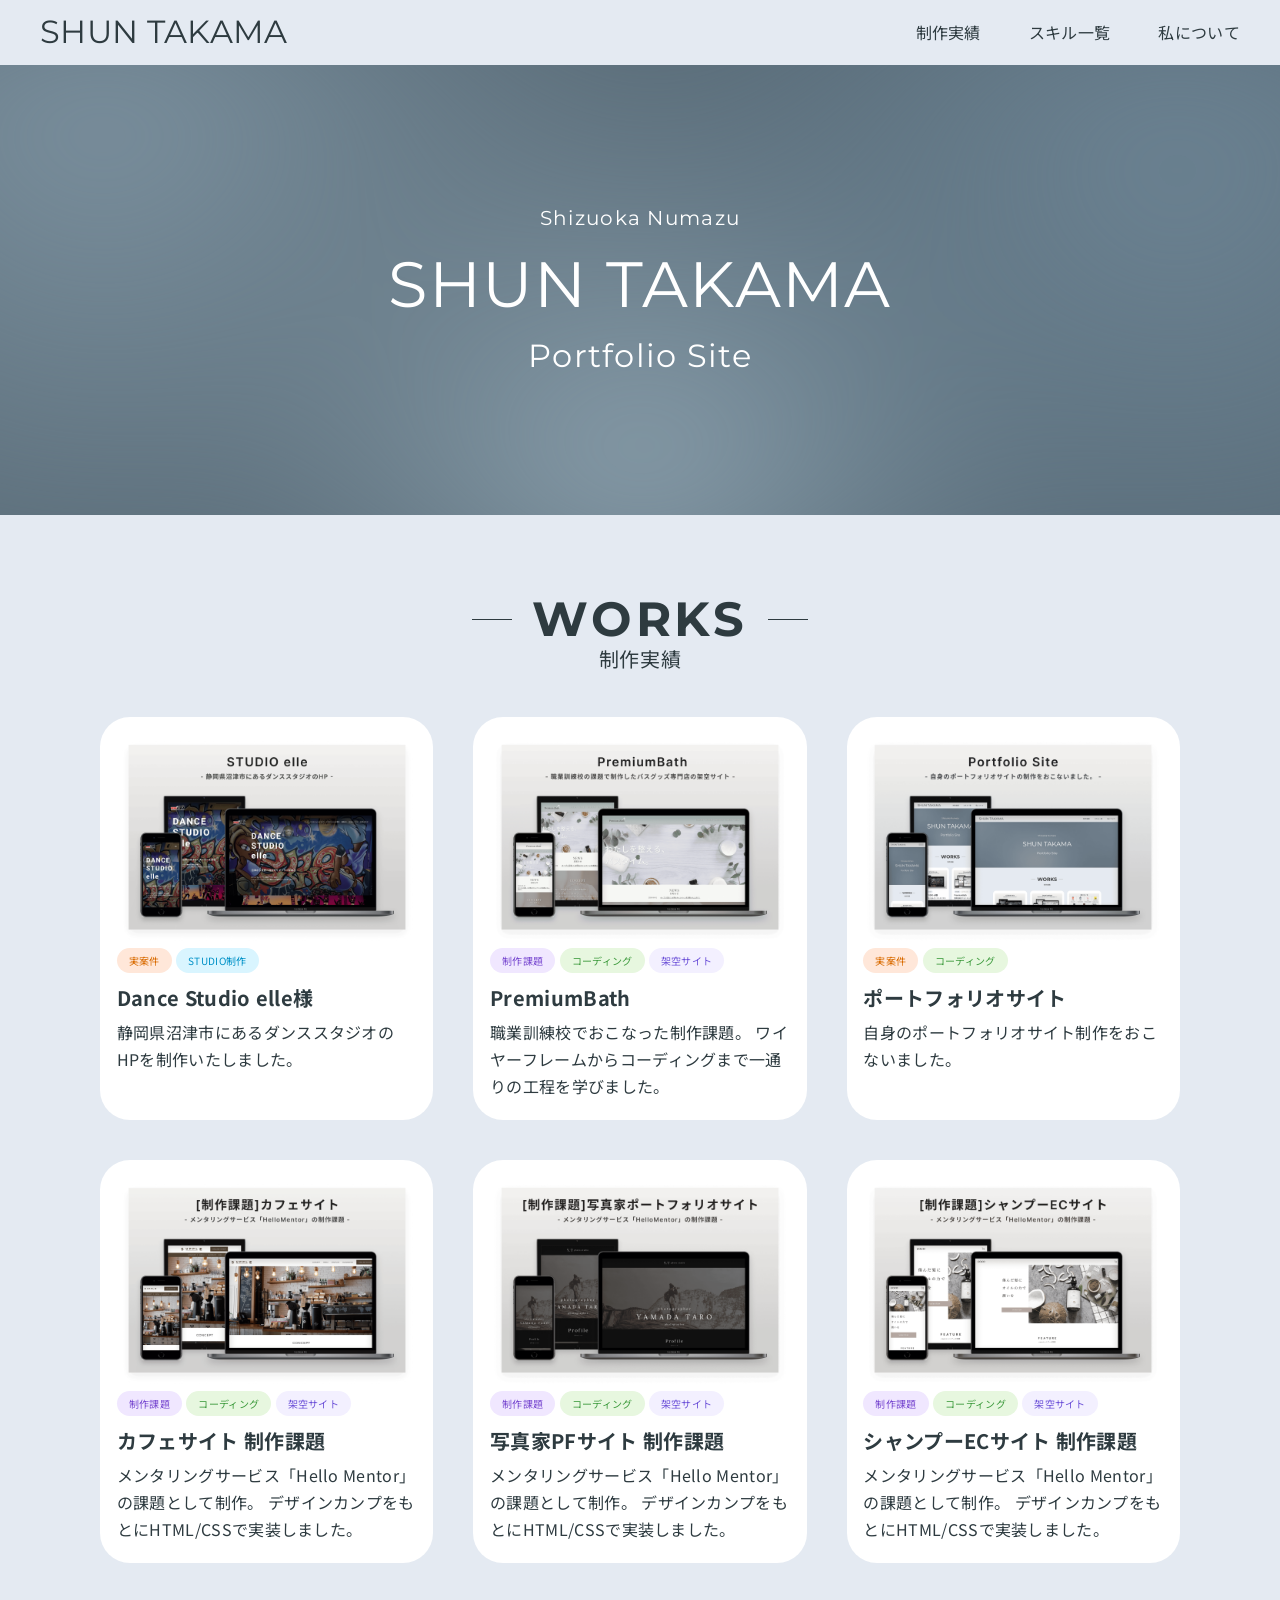
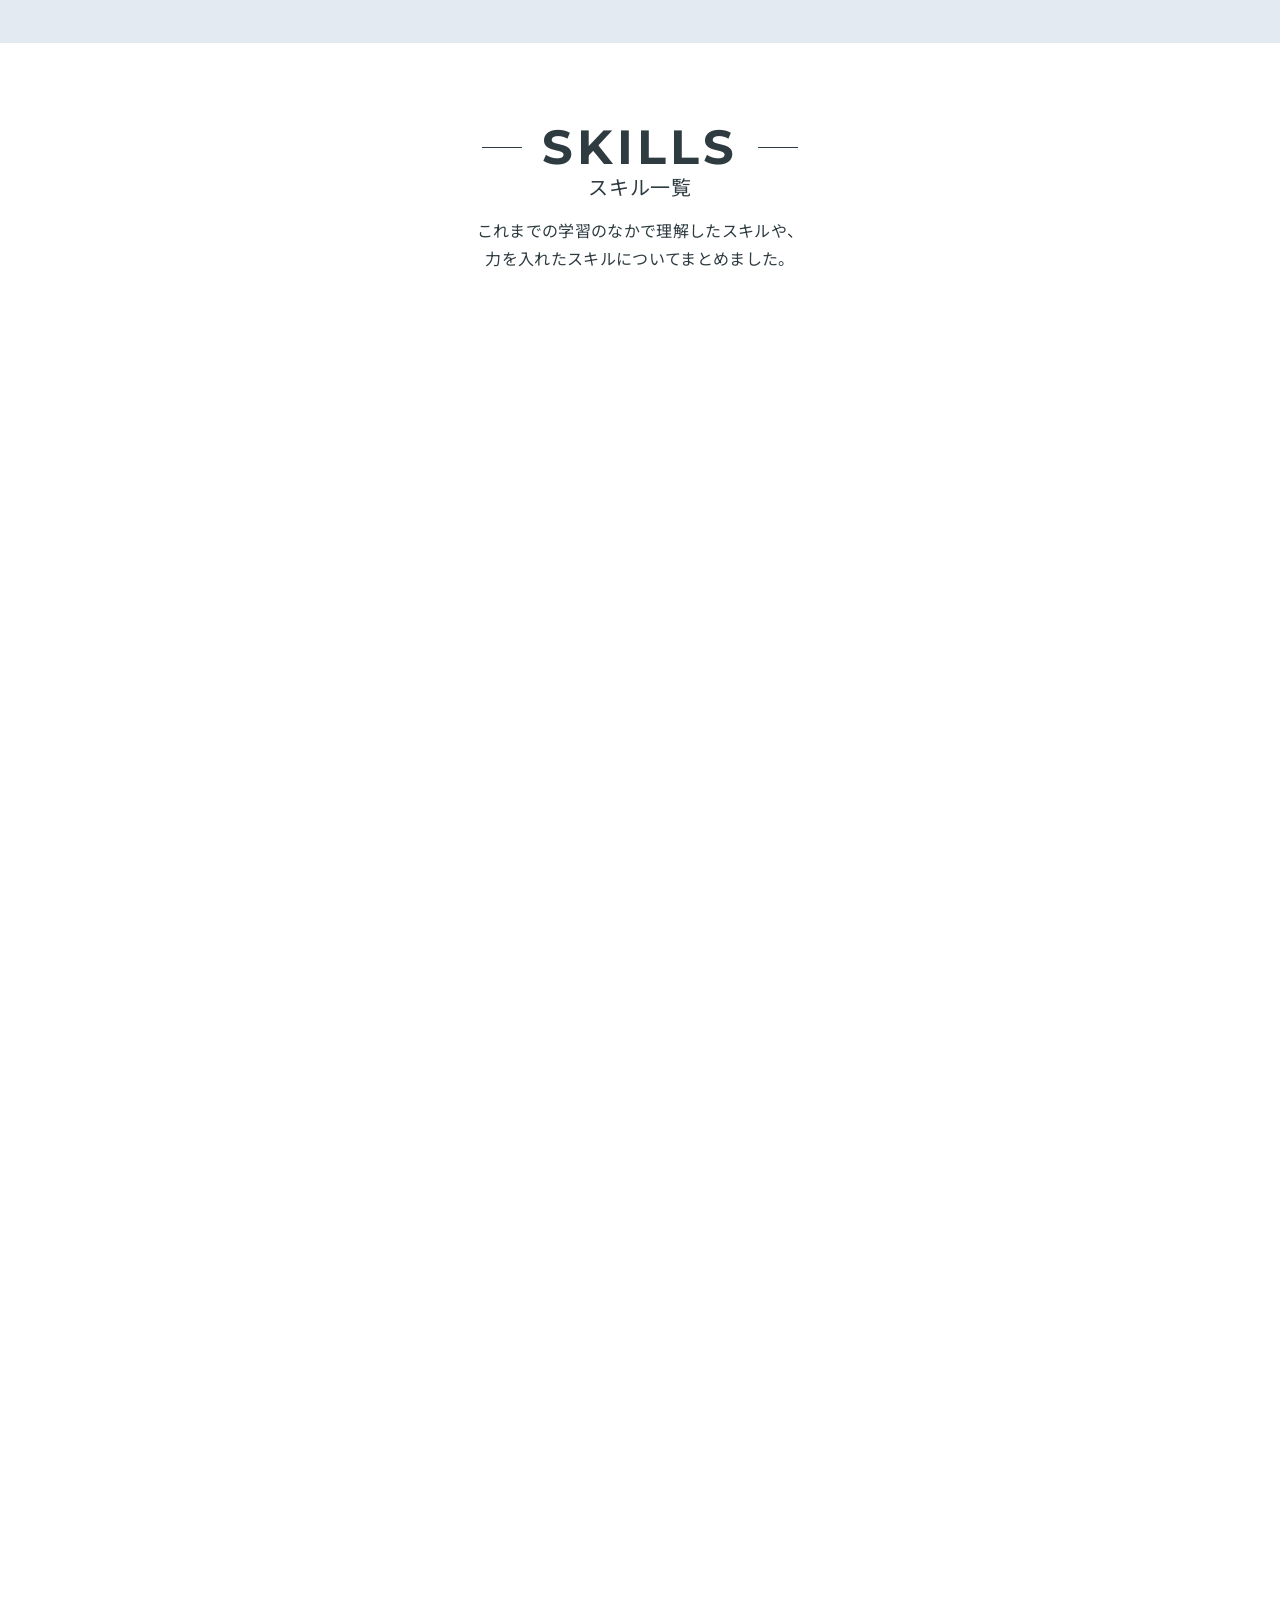
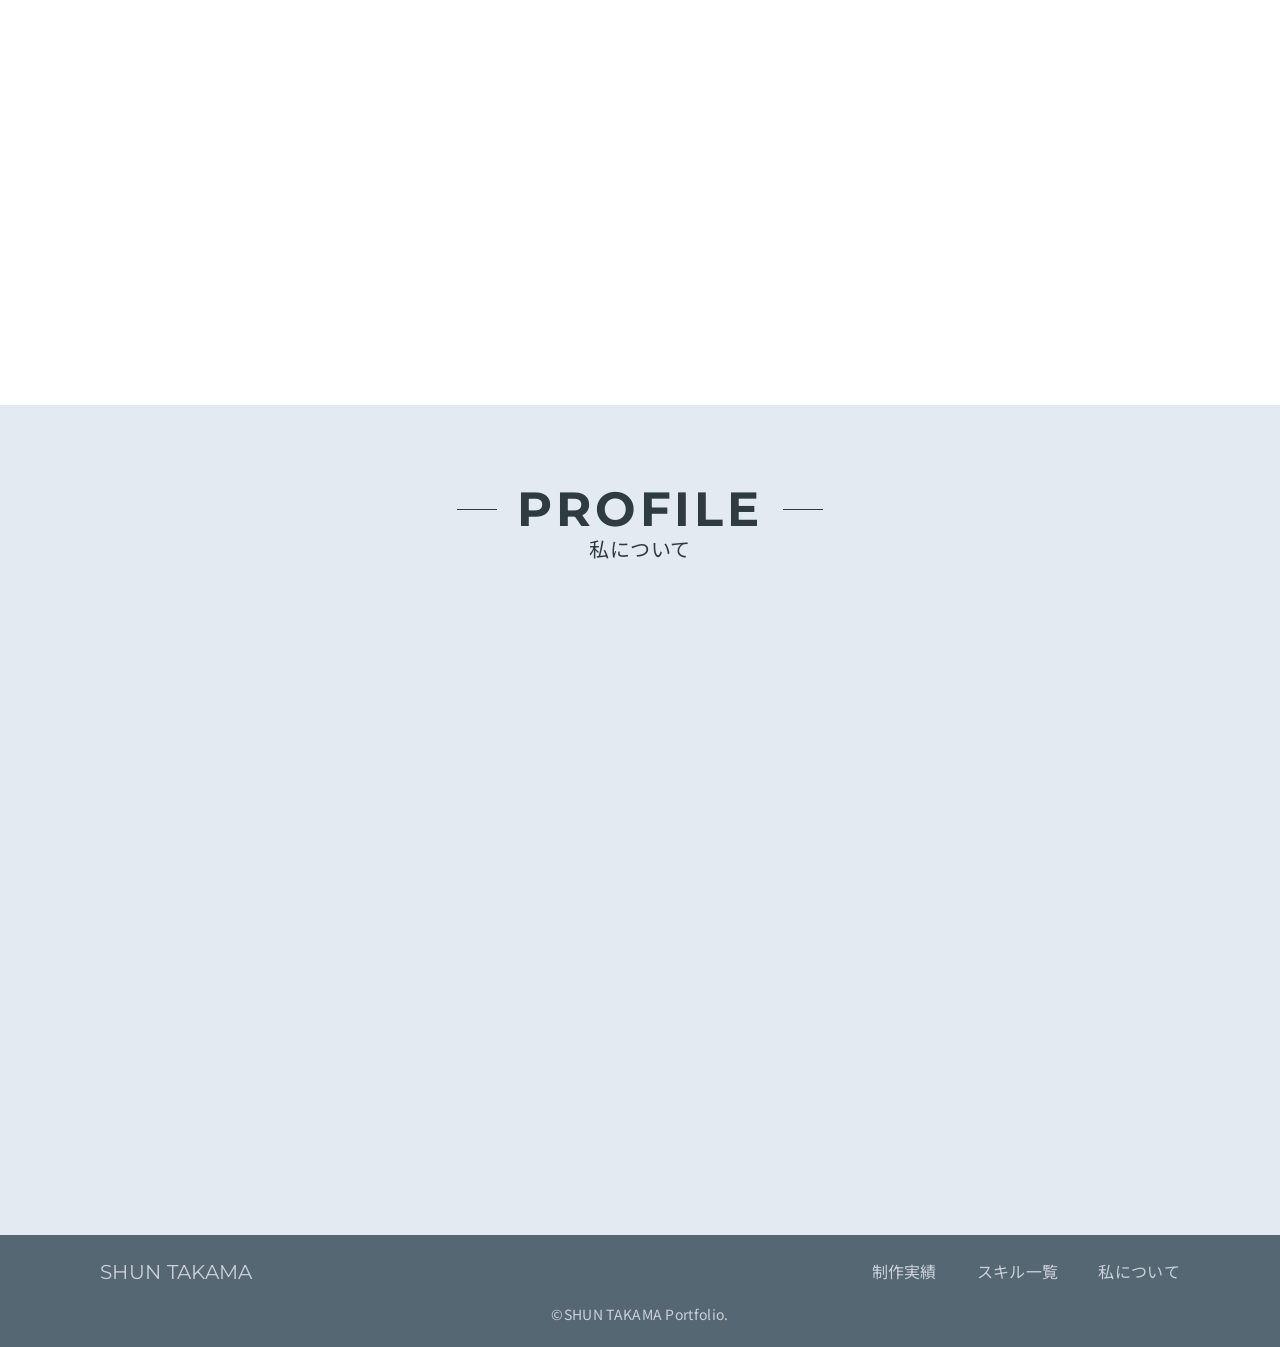
==== commit 796d3e31: "Add files via upload" ====
--- a/index.html
+++ b/index.html
@@ -1,373 +1,446 @@
-<!DOCTYPE html>
-<html lang="ja">
-
-<head>
-	<meta charset="UTF-8">
-	<meta name="viewport" content="width=device-width, initial-scale=1.0">
-	<title>Premium Bath | 静岡県沼津市にあるお風呂グッズの専門店</title>
-	<meta name="description" content="Premium Bathは静岡県沼津市にあるお風呂グッズの専門店です。お身体にも環境にも優しい自然由来の商品を多数取り扱っております。">
-	<meta name="format-detection" content="telephone=no" />
-
-	<!-- favicon -->
-	<link rel="icon" href="favicon.ico" type="image/x-icon">
-	<link rel="icon" type="image/svg+xml" href="favicon.svg">
-
-	<!-- google-fonts -->
-	<link rel="preconnect" href="https://fonts.googleapis.com">
-	<link rel="preconnect" href="https://fonts.gstatic.com" crossorigin>
-	<link
-		href="https://fonts.googleapis.com/css2?family=Noto+Sans+JP:wght@100..900&family=Playfair+Display:ital,wght@0,400..900;1,400..900&display=swap"
-		rel="stylesheet">
-
-	<!-- css -->
-	<link rel="stylesheet" href="css/style.css">
-
-	<!-- js -->
-	<script type="module" src="js/main.js"></script>
-
-</head>
-
-<body id="top">
-	<header class="header">
-		<div class="header-wrapper">
-			<h1 class="header-logo">
-				<a href="index.html">
-					<img src="img/logo.png" width="600" height="170" alt="PremiumBath">
-				</a>
-			</h1>
-			<nav class="header-nav" aria-label="メインナビゲーション">
-				<ul class="header-nav-list">
-					<li>
-						<a href="#top-concept">CONCEPT</a>
-					</li>
-					<li>
-						<a href="#top-feature">FEATURE</a>
-					</li>
-					<li>
-						<a href="#top-products">PRODUCTS</a>
-					</li>
-					<li>
-						<a href="#top-contact">CONTACT</a>
-					</li>
-					<li>
-						<a href="#top-shop">SHOP</a>
-					</li>
-				</ul>
-			</nav>
-		</div>
-	</header>
-
-	<main>
-		<!-- ↓↓ key-visual ↓↓ -->
-		<div class="top-kv">
-			<img src="img/bg-top-kv.jpg" class="top-kv-img" width="1920" height="1280" alt="">
-			<p class="top-kv-catchcopy">
-				<span>わたしを整える、</span>
-				<span>バスタイム。</span>
-			</p> <!-- top-kv-catchcopy -->
-		</div> <!-- top-kv -->
-		<!-- ↑↑ key-visual ↑↑ -->
-
-		<!-- ↓↓ news ↓↓ -->
-		<section class="top-news">
-			<div class="l-container">
-				<div class="c-section-title">
-					<p>NEWS</p>
-					<h2>お知らせ</h2>
-				</div> <!-- c-section-title -->
-				<div class="top-news-contents">
-					<article class="top-news-article">
-						<p>
-							<time datetime="2026-09-01">2026-09-01</time>
-						</p>
-						<h3>
-							<a href="news-open.html">
-								<span>オープン記念！</span>
-								<span>お得なキャンペーンを実施いたします！</span>
-							</a>
-						</h3>
-					</article> <!-- top-news-article -->
-				</div> <!-- top-news-contents -->
-			</div> <!-- l-container -->
-		</section> <!-- top-news -->
-		<!-- ↑↑ news ↑↑ -->
-
-		<!-- ↓↓ concept ↓↓ -->
-		<section class="top-concept" id="top-concept">
-			<div class="l-container u-ptb js-fadein">
-				<div class="top-concept-title c-section-title c-section-title--white ">
-					<p>CONCEPT</p>
-					<h2>コンセプト</h2>
-				</div> <!-- c-section-title -->
-				<div class="top-concept-text-wrapper u-mt">
-					<p class="top-concept-text">
-						<span>一日の終わりに、</span>
-						<span>自分をやさしく整える時間を。</span>
-					</p>
-					<p class="top-concept-text">
-						Premium Bathは、そんな想いから生まれました。
-						<span>忙しい毎日の中で、気づかないうちにたまっていく疲れや、ゆらぎやすい肌。</span>
-						<span>だからこそ、お風呂の時間を、ただの習慣ではなく“自分をいたわるひととき”にしてほしい。</span>
-					</p>
-					<p class="top-concept-text">
-						自然素材と手作りにこだわったアイテムで、
-						心と肌にやさしく寄り添いながら、明日のあなたを、少し軽やかに整えます。
-					</p>
-				</div> <!-- top-contact-text-wrapper -->
-			</div> <!-- l-container -->
-		</section>
-		<!-- ↑↑ concept ↑↑ -->
-
-		<!-- ↓↓ feature ↓↓ -->
-		<section class="top-feature" id="top-feature">
-			<div class="l-container u-ptb">
-				<div class="c-section-title js-fadein">
-					<p>FEATURE</p>
-					<h2>特徴</h2>
-				</div> <!-- c-section-title -->
-				<div class="top-feature-item-wrapper u-mt">
-					<div class="top-feature-item top-feature-item--reverse js-fadein">
-						<img src="img/pic-top-feature.jpg" width="640" height="480" alt="白い容器のシャンプーと植物の映った写真">
-						<div class="top-feature-text">
-							<h3>自然素材へのこだわり</h3>
-							<p>
-								<span>
-									肌に触れるものだからこそ、やさしさを大切に。
-								</span>
-								<span>
-									自然由来の素材を中心に、
-									ひとつひとつ丁寧に仕上げたアイテムを取りそろえています。
-								</span>
-							</p>
-						</div> <!-- top-feature-text -->
-					</div> <!-- top-feature-item -->
-					<div class="top-feature-item u-mt js-fadein">
-						<img src="img/pic-top-feature02.jpg" width="640" height="480" alt="石鹸やボディブラシなどのバスグッズが映った写真">
-						<div class="top-feature-text">
-							<h3>気分で選べる豊富なラインアップ</h3>
-							<p>
-								その日の気分やコンディションに合わせて選べるよう、
-								石鹸や入浴剤、ボディケアアイテムまで幅広くご用意しています。
-							</p>
-						</div> <!-- top-feature-text -->
-					</div> <!-- top-feature-item -->
-					<div class="top-feature-item top-feature-item--reverse u-mt js-fadein">
-						<img src="img/pic-top-feature03.jpg" width="640" height="480" alt="ラッピングされた石鹸の写真">
-						<div class="top-feature-text">
-							<h3>贈り物にも、やさしさを添えて</h3>
-							<p>
-								大切な人へのギフトとしてもご利用いただけるよう、
-								ラッピングサービスも承っています。
-							</p>
-						</div> <!-- top-feature-text -->
-					</div> <!-- top-feature-item -->
-					<div class="top-feature-item u-mt js-fadein">
-						<img src="img/pic-top-feature04.jpg" width="640" height="480" alt="鉛筆と鉛筆書きされたクエスチョンマーク">
-						<div class="top-feature-text">
-							<h3>あなたに寄り添うご提案</h3>
-							<p>
-								お肌の状態やお悩みを丁寧にヒアリングし、
-								今のあなたに合った最適なアイテムをご提案します。
-							</p>
-						</div> <!-- top-feature-text -->
-					</div> <!-- top-feature-item -->
-				</div> <!-- top-feature-item-wrapper -->
-			</div> <!-- l-container -->
-		</section>
-		<!-- ↑↑ feature ↑↑ -->
-
-		<!-- ↓↓ products ↓↓ -->
-		<section class="top-products js-fadein" id="top-products">
-			<div class="l-container-s u-ptb">
-				<div class="c-section-title">
-					<p>PRODUCTS</p>
-					<h2>取り扱い商品</h2>
-				</div> <!-- c-section-title -->
-				<div class="c-products-box c-products-box--col2 c-products-box--col3 u-mt">
-					<article class="c-product-card">
-						<img src="img/pic-top-product.jpg" width="640" height="427" alt="白い石鹸とバスソルトが映った写真">
-						<div class="c-product-text">
-							<h3>石鹸・ナチュラルケア</h3>
-							<p>
-								<span>自然素材で仕上げた、</span>
-								<span>やさしい使い心地。</span>
-								<span>肌をいたわるひとときを。</span>
-							</p>
-						</div>
-					</article> <!-- c-product-card -->
-					<article class="c-product-card">
-						<img src="img/pic-top-product02.jpg" width="640" height="427" alt="白と黒それぞれのシャンプーが映った写真">
-						<div class="c-product-text">
-							<h3>入浴・ボディケア</h3>
-							<p>
-								<span>一日の疲れをゆっくりと解きほぐす、</span>
-								<span>リラックスアイテム。</span>
-							</p>
-						</div>
-					</article> <!-- c-product-card -->
-					<article class="c-product-card">
-						<img src="img/pic-top-product03.jpg" width="640" height="427" alt="バスアロマやボディブラシなどのバスグッズが映った写真">
-						<div class="c-product-text">
-							<h3>バスツール</h3>
-							<p>
-								<span>肌に触れるたび、心地よさを感じる、</span>
-								<span>上質なバスツール。</span>
-							</p>
-						</div>
-					</article> <!-- c-product-card -->
-				</div> <!-- c-products-box -->
-				<a class="c-button c-button--center c-button--white u-mt" href="products.html">MORE</a>
-			</div> <!-- l-container -->
-		</section>
-		<!-- ↑↑ products ↑↑ -->
-
-		<!-- ↓↓ contact ↓↓ -->
-		<section class="top-contact" id="top-contact">
-			<div class="top-contact-wrapper l-container-s u-ptb js-fadein">
-				<div class="c-section-title c-section-title--white">
-					<p>CONTACT</p>
-					<h2>お問い合わせ</h2>
-				</div> <!-- c-section-title -->
-				<form class="top-contact-form-wrapper u-mt" action="#" method="post">
-					<div class="top-contact-form">
-						<div class="top-contact-form-item">
-							<div class="top-contact-form-label">
-								<label for="name">お名前</label>
-							</div> <!-- top-contact-form-label -->
-							<div class="top-contact-form-text">
-								<input type="text" name="name" id="name" autocomplete="name" required>
-							</div> <!-- top-contact-form-text -->
-						</div> <!-- top-contact-form-item -->
-						<div class="top-contact-form-item">
-							<div class="top-contact-form-label">
-								<label for="email">メールアドレス</label>
-							</div> <!-- top-contact-form-label -->
-							<div class="top-contact-form-text">
-								<input type="email" name="email" id="email" autocomplete="email" required>
-							</div> <!-- top-contact-form-text -->
-						</div> <!-- top-contact-form-item -->
-						<div class="top-contact-form-item">
-							<div class="top-contact-form-label">
-								<label for="category">カテゴリー</label>
-							</div> <!-- top-contact-form-label -->
-							<div class="top-contact-form-category">
-								<select name="category" id="category">
-									<option value="product">商品について</option>
-									<option value="wrapping">ギフト・ラッピングについて</option>
-									<option value="other">その他</option>
-								</select>
-							</div> <!-- top-contact-form-category -->
-						</div> <!-- top-contact-form-item -->
-						<div class="top-contact-form-item">
-							<div class="top-contact-form-label">
-								<label for="message">お問い合わせ内容</label>
-							</div> <!-- top-contact-form-label -->
-							<div class="top-contact-form-textarea">
-								<textarea name="message" id="message" required></textarea>
-							</div> <!-- top-contact-form-textarea -->
-						</div> <!-- top-contact-form-item -->
-					</div> <!-- top-contact-form -->
-					<button class="c-button c-button--center c-button--submit u-mt" type="submit">送信する</button>
-				</form> <!-- top-contact-form-wrapper -->
-			</div> <!-- l-container -->
-		</section>
-		<!-- ↑↑ contact ↑↑ -->
-
-		<!-- ↓↓ shop ↓↓ -->
-		<section class="top-shop js-fadein" id="top-shop">
-			<div class="l-container u-ptb">
-				<div class="c-section-title">
-					<p>SHOP</p>
-					<h2>店舗情報</h2>
-				</div> <!-- c-section-title -->
-				<div class="top-shop-information-wrapper u-mt">
-					<picture>
-						<source media="(min-width: 1024px)" srcset="img/top-shop-shopimage-pc.jpg" type="image/jpg">
-						<img src="img/top-shop-shopimage.jpg" width="180" height="140" alt="青いドアとベージュの壁が特徴的な店舗入り口写真">
-					</picture>
-					<dl class="top-shop-information-contents">
-						<dt>店名</dt>
-						<dd>Premium Bath</dd>
-
-						<dt>事業内容</dt>
-						<dd>バスグッズの販売</dd>
-
-						<dt>代表者</dt>
-						<dd>湯桶さやか</dd>
-
-						<dt>所在地</dt>
-						<dd>
-							<span class="top-shop-address-item">〒410-xxxx</span>
-							<span class="top-shop-address-item">
-								静岡県沼津市大手町xx丁目xx番地xx号
-							</span>
-						</dd>
-
-						<dt>電話番号</dt>
-						<dd>
-							<a class="top-shop-sp-tel" href="tel:055954xxxx">055-xxx-xxxx</a>
-							<span class="top-shop-pc-tel">055-xxx-xxxx</span>
-						</dd>
-
-						<dt>FAX</dt>
-						<dd>055-xxx-xxxx</dd>
-
-						<dt>メールアドレス</dt>
-						<dd>info@prebath.jp</dd>
-
-						<dt>駐車場</dt>
-						<dd>6台駐車可能</dd>
-
-						<dt>営業時間</dt>
-						<dd>11:00~20:00</dd>
-
-						<dt>定休日</dt>
-						<dd>
-							<span class="top-shop-calendar">毎月第2、第3月曜日</span>
-							<span class="top-shop-calendar">※祝日の場合は営業いたします。</span>
-						</dd>
-					</dl> <!-- top-shop-information-contents -->
-				</div> <!-- top-shop-information-wrapper -->
-				<div class="top-shop-map u-mt">
-					<iframe
-						src="https://www.google.com/maps/embed?pb=!1m18!1m12!1m3!1d3264.1626449797077!2d138.85722567576215!3d35.102649372779524!2m3!1f0!2f0!3f0!3m2!1i1024!2i768!4f13.1!3m3!1m2!1s0x6019855dff8899df%3A0xc453b6e783bcb0bf!2z5rK85rSl6aeF!5e0!3m2!1sja!2sjp!4v1777357752839!5m2!1sja!2sjp"
-						width="600" height="450" style="border:0;" allowfullscreen="" loading="lazy"
-						referrerpolicy="no-referrer-when-downgrade" title="グーグルマップの表示"></iframe>
-				</div> <!-- top-shop-map -->
-			</div> <!-- l-container -->
-		</section>
-		<!-- ↑↑ shop ↑↑ -->
-
-		<!-- ↓↓ pagetop-button ↓↓ -->
-		<a class="c-pagetop js-pagetop" href="#top" aria-label="ページトップへ戻る">
-			<span></span>
-		</a>
-		<!-- ↑↑ pagetop-button ↑↑ -->
-	</main>
-
-	<footer class="footer">
-		<div class="l-container">
-			<div class="footer-contents">
-				<div class="footer-logo">
-					<a href="index.html">
-						<img src="img/logo.png" width="600" height="170" alt="PremiumBath">
-					</a>
-				</div>
-				<div class="footer-sns">
-					<a href="https://www.instagram.com/?hl=ja" class="footer-sns-icon" target="_blank"
-						rel="noopener noreferrer">
-						<img src="img/icon-footer-instagram.png" width="100" height="100" alt="インスタグラムのアイコン">
-					</a>
-					<a href="https://x.com/?lang=ja" class="footer-sns-icon" target="_blank" rel="noopener noreferrer">
-						<img src="img/icon-footer-x.png" width="100" height="102" alt="X(旧ツイッター)のアイコン">
-					</a>
-				</div>
-			</div>
-			<p class="footer-copyright">
-				<small>&copy;2026 Premium Bath copyright.</small>
-			</p>
-		</div>
-	</footer>
-</body>
-
+<!DOCTYPE html>
+<html lang="ja">
+
+<head>
+    <meta charset="UTF-8">
+    <meta name="viewport" content="width=device-width, initial-scale=1.0">
+    <title>ポートフォリオ | SHUN TAKAMA</title>
+    <meta name="description"
+        content="高間駿のポートフォリオサイトです。静岡県沼津市在住。Webデザイン科の職業訓練校に通い、Web業界へのキャリアチェンジをはかるためWeb制作を学習しています。セマンティック、CSS設計を意識したコーディングが得意です。">
+
+    <!-- favicon/webclipicon -->
+    <link rel="icon" href="favicon.ico" />
+    <link rel="apple-touch-icon" href="webclip.png" />
+
+    <!-- ogp -->
+    <meta property="og:site_name" content="SHUN TAKAMA Portfolio" />
+    <meta property="og:url" content="https://shun-takama.site" />
+    <meta property="og:type" content="website" />
+    <meta property="og:title" content="SHUN TAKAMA | Portfolio" />
+    <meta property="og:description" content="高間駿のポートフォリオサイトです。Web業界へのキャリアチェンジをはかるためWeb制作を学習しています。" />
+    <meta property="og:image" content="https://shun-takama.site/img/ogp.png">
+    <meta property="og:locale" content="ja_JP" />
+    <meta name="twitter:card" content="summary_large_image" />
+    <meta name="twitter:description" content="高間駿のポートフォリオサイトです。Web業界へのキャリアチェンジをはかるためWeb制作を学習しています。" />
+    <meta name="twitter:image" content="https://shun-takama.site/img/ogp.png">
+
+    <!-- google fonts -->
+    <link rel="preconnect" href="https://fonts.googleapis.com">
+    <link rel="preconnect" href="https://fonts.gstatic.com" crossorigin>
+    <link href="https://fonts.googleapis.com/css2?family=Montserrat:wght@400;700&family=Noto+Sans+JP&display=swap"
+        rel="stylesheet">
+
+    <!-- css -->
+    <link rel="stylesheet" href="css/style.css" />
+
+    <!-- js -->
+    <script type="module" src="js/main.js"></script>
+</head>
+
+<body>
+    <header class="header">
+        <div class="header-wrapper">
+            <h1 class="header-logo">
+                <a href="index.html">
+                    <span>SHUN</span>
+                    <span>TAKAMA</span>
+                </a>
+            </h1>
+            <nav class="header-nav js-nav">
+                <ul class="header-nav-list">
+                    <li>
+                        <a href="#top-works">制作実績</a>
+                    </li>
+                    <li>
+                        <a href="#top-skills">スキル一覧</a>
+                    </li>
+                    <li>
+                        <a href="#top-profile">私について</a>
+                    </li>
+                </ul>
+            </nav>
+            <button class="c-hamburger js-hamburger" aria-label="メニューを開く">
+                <span></span>
+                <span></span>
+                <span></span>
+            </button>
+        </div>
+    </header>
+
+    <main>
+        <!-- ↓↓↓キービジュアル↓↓↓ -->
+        <div class="c-kv c-kv--lg">
+            <div class="c-kv-bg"></div>
+            <div class="c-kv-contents c-kv-contents--lg">
+                <p class="top-kv-copy">Shizuoka Numazu</p>
+                <p class="c-kv-title">SHUN TAKAMA</p>
+                <p class="top-kv-subtitle">Portfolio Site</p>
+            </div>
+        </div>
+        <!-- ↑↑↑キービジュアル↑↑↑ -->
+
+        <!-- ↓↓↓制作実績↓↓↓ -->
+        <section class="top-works" id="top-works">
+            <div class="l-container u-ptb">
+                <div class="c-section-title">
+                    <p class="c-section-title-en">WORKS</p>
+                    <h2 class="c-section-title-ja">制作実績</h2>
+                </div>
+                <div class="c-works-cards c-works-cards--col2 c-works-cards--col3 u-mt js-fadein">
+                    <a href="works-studioelle.html" class="c-works-card-link">
+                        <article class="c-works-card">
+                            <div class="c-works-card-wrapper">
+                                <img src="img/pic-work-studioelle.png" width="323" height="224" alt="">
+                                <div class="c-category-contents">
+                                    <ul class="top-works-category-list c-category-list">
+                                        <li class="c-category-item c-category-item--client">
+                                            実案件
+                                        </li>
+                                        <li class="c-category-item c-category-item--studio">
+                                            STUDIO制作
+                                        </li>
+                                    </ul>
+                                    <div class="c-works-card-textbox">
+                                        <h3 class="c-works-card-title">Dance Studio elle様</h3>
+                                        <p class="c-works-card-description">
+                                            静岡県沼津市にあるダンススタジオのHPを制作いたしました。
+                                        </p>
+                                    </div>
+                                </div>
+                            </div>
+                        </article>
+                    </a>
+                    <a href="works-premiumbath.html" class="c-works-card-link">
+                        <article class="c-works-card">
+                            <div class="c-works-card-wrapper">
+                                <img src="img/pic-work-premiumbath.png" width="323" height="224" alt="">
+                                <div class="c-category-contents">
+                                    <ul class="top-works-category-list c-category-list">
+                                        <li class="c-category-item c-category-item--practice">
+                                            制作課題
+                                        </li>
+                                        <li class="c-category-item c-category-item--coding">
+                                            コーディング
+                                        </li>
+                                        <li class="c-category-item c-category-item--fiction">
+                                            架空サイト
+                                        </li>
+                                    </ul>
+                                    <div class="c-works-card-textbox">
+                                        <h3 class="c-works-card-title">PremiumBath</h3>
+                                        <p class="c-works-card-description">
+                                            <span>職業訓練校でおこなった制作課題。</span>
+                                            <span>ワイヤーフレームからコーディングまで一通りの工程を学びました。</span>
+                                        </p>
+                                    </div>
+                                </div>
+                            </div>
+                        </article>
+                    </a>
+                    <a href="works-portfolio.html" class="c-works-card-link">
+                        <article class="c-works-card">
+                            <div class="c-works-card-wrapper">
+                                <img src="img/pic-work-portfolio.png" width="323" height="224" alt="">
+                                <div class="c-category-contents">
+                                    <ul class="top-works-category-list c-category-list">
+                                        <li class="c-category-item c-category-item--client">
+                                            実案件
+                                        </li>
+                                        <li class="c-category-item c-category-item--coding">
+                                            コーディング
+                                        </li>
+                                    </ul>
+                                    <div class="c-works-card-textbox">
+                                        <h3 class="c-works-card-title">ポートフォリオサイト</h3>
+                                        <p class="c-works-card-description">
+                                            自身のポートフォリオサイト制作をおこないました。
+                                        </p>
+                                    </div>
+                                </div>
+                            </div>
+                        </article>
+                    </a>
+                    <a href="works-hmt-cafe.html" class="c-works-card-link">
+                        <article class="c-works-card">
+                            <div class="c-works-card-wrapper">
+                                <img src="img/pic-work-cafesite.png" width="323" height="224" alt="">
+                                <div class="c-category-contents">
+                                    <ul class="top-works-category-list c-category-list">
+                                        <li class="c-category-item c-category-item--practice">
+                                            制作課題
+                                        </li>
+                                        <li class="c-category-item c-category-item--coding">
+                                            コーディング
+                                        </li>
+                                        <li class="c-category-item c-category-item--fiction">
+                                            架空サイト
+                                        </li>
+                                    </ul>
+                                    <div class="c-works-card-textbox">
+                                        <h3 class="c-works-card-title">カフェサイト 制作課題</h3>
+                                        <p class="c-works-card-description">
+                                            <span>メンタリングサービス「Hello Mentor」の課題として制作。</span>
+                                            <span>デザインカンプをもとにHTML/CSSで実装しました。</span>
+                                        </p>
+                                    </div>
+                                </div>
+                            </div>
+                        </article>
+                    </a>
+                    <a href="works-hmt-photographer.html" class="c-works-card-link">
+                        <article class="c-works-card">
+                            <div class="c-works-card-wrapper">
+                                <img src="img/pic-work-photographer.png" width="323" height="224" alt="">
+                                <div class="c-category-contents">
+                                    <ul class="top-works-category-list c-category-list">
+                                        <li class="c-category-item c-category-item--practice">
+                                            制作課題
+                                        </li>
+                                        <li class="c-category-item c-category-item--coding">
+                                            コーディング
+                                        </li>
+                                        <li class="c-category-item c-category-item--fiction">
+                                            架空サイト
+                                        </li>
+                                    </ul>
+                                    <div class="c-works-card-textbox">
+                                        <h3 class="c-works-card-title">写真家PFサイト 制作課題</h3>
+                                        <p class="c-works-card-description">
+                                            <span>メンタリングサービス「Hello Mentor」の課題として制作。</span>
+                                            <span>デザインカンプをもとにHTML/CSSで実装しました。</span>
+                                        </p>
+                                    </div>
+                                </div>
+                            </div>
+                        </article>
+                    </a>
+                    <a href="works-hmt-shampoo.html" class="c-works-card-link">
+                        <article class="c-works-card">
+                            <div class="c-works-card-wrapper">
+                                <img src="img/pic-work-shampoo.png" width="323" height="224" alt="">
+                                <div class="c-category-contents">
+                                    <ul class="top-works-category-list c-category-list">
+                                        <li class="c-category-item c-category-item--practice">
+                                            制作課題
+                                        </li>
+                                        <li class="c-category-item c-category-item--coding">
+                                            コーディング
+                                        </li>
+                                        <li class="c-category-item c-category-item--fiction">
+                                            架空サイト
+                                        </li>
+                                    </ul>
+                                    <div class="c-works-card-textbox">
+                                        <h3 class="c-works-card-title">シャンプーECサイト 制作課題</h3>
+                                        <p class="c-works-card-description">
+                                            <span>メンタリングサービス「Hello Mentor」の課題として制作。</span>
+                                            <span>デザインカンプをもとにHTML/CSSで実装しました。</span>
+                                        </p>
+                                    </div>
+                                </div>
+                            </div>
+                        </article>
+                    </a>
+                </div>
+            </div>
+        </section>
+        <!-- ↑↑↑制作実績↑↑↑ -->
+
+        <!-- ↓↓↓スキル一覧↓↓↓ -->
+        <section class="top-skills" id="top-skills">
+            <div class="l-container-s u-ptb">
+                <div class="c-section-title">
+                    <p class="c-section-title-en">SKILLS</p>
+                    <h2 class="c-section-title-ja">スキル一覧</h2>
+                </div>
+                <p class="top-skills-lead">
+                    これまでの学習のなかで理解したスキルや、<br>力を入れたスキルについてまとめました。
+                </p>
+                <div class="top-skills-wrapper u-mt">
+                    <picture class="js-fadein">
+                        <source srcset="img/pic-top-skillradar-pc.png" media="(min-width: 768px)" type="image/png">
+                        <img src="img/pic-top-skillradar-sp.png" width="340" height="340"
+                            alt="HTML/CSS・SCSS・JavaScriptなどの習得度を示すレーダーチャート">
+                    </picture>
+                    <div class="top-skills-list-wrapper u-mt">
+                        <div class="top-skills-list-contents top-skills-list-contents--accent js-fadein">
+                            <h3 class="top-skills-list-title">習得スキル</h3>
+                            <ul class="top-skills-list">
+                                <li class="top-skills-item">
+                                    <div class="top-skills-item-box">
+                                        <div class="top-skills-icon">
+                                            <img src="img/pic-icon-coding.png" width="150" height="150" alt="">
+                                            <h4 class="top-skills-name">HTML/CSS</h4>
+                                        </div>
+                                        <p class="top-skills-description">
+                                            セマンティックなHTMLを意識し、BEMを用いた保守性の高いCSS設計やレスポンシブ対応をおこないます。
+                                            <span class="top-skills-note">
+                                                ※CSS数学関数、CSSアニメーション継続学習中。
+                                            </span>
+                                        </p>
+                                    </div>
+                                </li>
+                                <li class="top-skills-item">
+                                    <div class="top-skills-item-box">
+                                        <div class="top-skills-icon">
+                                            <img src="img/pic-icon-scss.png" width="150" height="150" alt="">
+                                            <h4 class="top-skills-name">SCSS</h4>
+                                        </div>
+                                        <p class="top-skills-description">
+                                            ネスト構造やmixinなどの基礎知識を用いたマークアップをおこないます。
+                                            <span class="top-skills-note">
+                                                ※より高度な操作が扱えるよう継続学習中
+                                            </span>
+                                        </p>
+                                    </div>
+                                </li>
+                                <li class="top-skills-item">
+                                    <div class="top-skills-item-box">
+                                        <div class="top-skills-icon">
+                                            <img src="img/pic-icon-js.png" width="150" height="150" alt="">
+                                            <h4 class="top-skills-name">Vanilla-JS</h4>
+                                        </div>
+                                        <p class="top-skills-description">
+                                            ハンバーガーメニューやスライダーなどの基礎実装をおこないます。
+                                            <span class="top-skills-note">
+                                                ※より高度な操作が扱えるよう継続学習中
+                                            </span>
+                                        </p>
+                                    </div>
+                                </li>
+                                <li class="top-skills-item">
+                                    <div class="top-skills-item-box">
+                                        <div class="top-skills-icon">
+                                            <img src="img/pic-icon-studio.png" width="150" height="150" alt="">
+                                            <h4 class="top-skills-name">STUDIO</h4>
+                                        </div>
+                                        <p class="top-skills-description">
+                                            「STUDIO」を活用したWebサイト制作をおこないます。
+                                        </p>
+                                    </div>
+                                </li>
+                                <li class="top-skills-item">
+                                    <div class="top-skills-item-box">
+                                        <div class="top-skills-icon">
+                                            <img src="img/pic-icon-adobe-photoshop.png" width="150" height="150" alt="">
+                                            <h4 class="top-skills-name">Photoshop</h4>
+                                        </div>
+                                        <p class="top-skills-description">
+                                            トリミングやリサイズ、色調補正などの基礎操作をおこないます。
+                                            <span class="top-skills-note">
+                                                ※より高度な操作が扱えるよう継続学習中
+                                            </span>
+                                        </p>
+                                    </div>
+                                </li>
+                            </ul>
+                        </div>
+                        <div class="top-skills-list-contents top-skills-list-contents--border u-mt js-fadein">
+                            <h3 class="top-skills-list-title">その他学習中のスキル</h3>
+                            <ul class="top-skills-list">
+                                <li class="top-skills-item">
+                                    <div class="top-skills-item-box">
+                                        <div class="top-skills-icon">
+                                            <img src="img/pic-icon-adobe-illustrator.png" width="150" height="150"
+                                                alt="">
+                                            <h4 class="top-skills-name">Illustrator</h4>
+                                        </div>
+                                        <p class="top-skills-description">
+                                            図形やテキストの配置、レイヤー概念などの基礎操作や基礎知識を学習。
+                                        </p>
+                                    </div>
+                                </li>
+                                <li class="top-skills-item">
+                                    <div class="top-skills-item-box">
+                                        <div class="top-skills-icon">
+                                            <img src="img/pic-icon-content-design.png" width="150" height="150" alt="">
+                                            <h4 class="top-skills-name">Webデザイン</h4>
+                                        </div>
+                                        <p class="top-skills-description">
+                                            配色や余白、視線設計などを学習中。
+                                        </p>
+                                    </div>
+                                </li>
+                                <li class="top-skills-item">
+                                    <div class="top-skills-item-box">
+                                        <div class="top-skills-icon">
+                                            <img src="img/pic-icon-github.png" width="150" height="150" alt="">
+                                            <h4 class="top-skills-name">GitHub</h4>
+                                        </div>
+                                        <p class="top-skills-description">
+                                            GitHubを用いたソースコード管理を学習中
+                                        </p>
+                                    </div>
+                                </li>
+                            </ul>
+                        </div>
+                    </div>
+                </div>
+            </div>
+        </section>
+        <!-- ↑↑↑スキル一覧↑↑↑ -->
+
+        <!-- ↓↓↓私について↓↓↓ -->
+        <section class="top-profile" id="top-profile">
+            <div class="l-container u-ptb">
+                <div class="c-section-title">
+                    <p class="c-section-title-en">PROFILE</p>
+                    <h2 class="c-section-title-ja">私について</h2>
+                </div>
+                <div class="top-profile-wrapper u-mt js-fadein">
+                    <div class="top-profile-contents-wrapper">
+                        <div class="top-profile-contents">
+                            <div class="top-profile-name">
+                                <h3 class="top-profile-name-ja">高間 駿</h3>
+                                <p class="top-profile-name-en">SHUN TAKAMA</p>
+                            </div>
+                            <p class="top-profile-description">
+                                大学卒業後、ゲストハウスでのホテルスタッフ、印刷会社での企画営業の2社を経験しました。
+                                <span>
+                                    2025年に長年お世話になっているダンススタジオのWebサイトを制作しました。
+                                    その際に想いや特徴などの無形のものがデザインとして形に残り、その先に新たな出会いが繋がるWebの力に大きなやりがいを感じ、転職を決意しました。
+                                </span>
+                                2026年2月から職業訓練校に通い、外部メンタリングサービスも活用しながらより実践的にWeb制作を学んでいます。
+                                これまでの経験で培った“寄り添い力”を武器に技術面だけでなく、相手の想いや課題に寄り添い、一緒により良い形を考えることができる制作者を目指しています。
+                            </p>
+                        </div>
+                        <div class="top-profile-img">
+                            <img src="img/pic-profile.jpeg" width="746" height="800" alt="ダンスのポーズを取るサイト制作者の写真">
+                        </div>
+                    </div>
+                    <a class="c-button c-button--center c-button--white u-mt" href="profile.html">MORE</a>
+                </div>
+            </div>
+        </section>
+        <!-- ↑↑↑私について↑↑↑ -->
+    </main>
+
+    <footer class="footer">
+        <div class="l-container">
+            <div class="footer-wrapper">
+                <p class="footer-logo">
+                    <a href="index.html">
+                        <span>SHUN</span>
+                        <span>TAKAMA</span>
+                    </a>
+                </p>
+                <ul class="footer-nav">
+                    <li>
+                        <a href="#top-works">制作実績</a>
+                    </li>
+                    <li>
+                        <a href="#top-skills">スキル一覧</a>
+                    </li>
+                    <li>
+                        <a href="#top-profile">私について</a>
+                    </li>
+                </ul>
+                <p class="footer-copyright-wrapper">
+                    <small class="footer-copyright">&copy;SHUN TAKAMA Portfolio.</small>
+                </p>
+            </div>
+        </div>
+    </footer>
+</body>
+
 </html>
--- a/css/style.css
+++ b/css/style.css
@@ -1,1416 +1,1542 @@
-@charset "utf-8";
-
-/* !!! グローバル !!! */
-/*!
-global
-------------------------------
-*/
-:root {
-  /* color-bg */
-  --color-bg: #f7f8f5;
-  --color-bg-primary: #afc8c2;
-  --color-bg-secondary: #c8b6d9;
-  --color-bg-accent: #d8a7b1;
-  --color-bg-black: #1d1d1d;
-  --color-bg-white: #fff;
-  --color-bg-gray: #7a7b7b;
-
-  /* color-mask */
-  --color-mask-black: rgba(40, 40, 40, 0.35);
-  --color-mask-primary: rgba(175, 200, 194, 0.9);
-
-  /* color-font */
-  --color-font-base: #4a4a4a;
-  --color-font-accent: #d8a7b1;
-  --color-font-white: #ffffff;
-  --color-font-attention: #d94747;
-
-  /* color-shadow */
-  --color-shadow-base: #4a4a4a;
-  --color-shadow-primary: #afc8c2;
-
-  /* color-border */
-  --color-border-base: #4a4a4a;
-  --color-border-white: #fff;
-
-  /* font-family */
-  --font-family-base: "Noto Sans JP", sans-serif;
-  --font-family-english: "Playfair Display", serif;
-
-  /* font-letter-spacing */
-  --font-letter-spacing-base: 0.05em;
-  --font-letter-spacing-heading: 0.08em;
-
-  /* width-contents */
-  --width-content-s: 960px;
-  --width-content: 1080px;
-  --width-content-l: 1200px;
-}
-
-/* !!! ファンデーション !!! */
-/*!
-foundation > reset
-------------------------------
-*/
-html {
-  color: #000;
-  background: #fff;
-}
-
-body,
-div,
-dl,
-dt,
-dd,
-ul,
-ol,
-li,
-h1,
-h2,
-h3,
-h4,
-h5,
-h6,
-pre,
-code,
-form,
-fieldset,
-legend,
-input,
-textarea,
-p,
-blockquote,
-th,
-td {
-  margin: 0;
-  padding: 0;
-}
-
-table {
-  border-collapse: collapse;
-  border-spacing: 0;
-  width: 100%;
-}
-
-fieldset,
-img {
-  border: 0;
-}
-
-address,
-caption,
-cite,
-code,
-dfn,
-em,
-strong,
-th,
-var {
-  font-style: normal;
-  font-weight: normal;
-}
-
-ol,
-ul {
-  list-style: none;
-}
-
-caption,
-th {
-  text-align: left;
-}
-
-h1,
-h2,
-h3,
-h4,
-h5,
-h6 {
-  font-size: 100%;
-  font-weight: normal;
-}
-
-q:before,
-q:after {
-  content: "";
-}
-
-abbr,
-acronym {
-  border: 0;
-  font-variant: normal;
-}
-
-sup {
-  display: block;
-}
-
-sub {
-  vertical-align: text-bottom;
-}
-
-input,
-textarea,
-select,
-button {
-  color: inherit;
-  font-family: inherit;
-  font-size: inherit;
-  font-weight: inherit;
-  line-height: inherit;
-  font-size: 100%;
-  border-radius: 0;
-  border: none;
-  appearance: none;
-  -webkit-appearance: none;
-  background-color: inherit;
-}
-
-input,
-textarea,
-select {
-  font-size: 16px;
-}
-
-textarea {
-  resize: vertical;
-  display: block;
-}
-
-button {
-  padding: 0;
-  cursor: pointer;
-}
-
-legend {
-  color: #000;
-}
-
-main {
-  display: block;
-}
-
-a {
-  text-decoration: none;
-  color: inherit;
-}
-
-img {
-  width: 100%;
-  height: auto;
-  vertical-align: bottom;
-}
-
-svg {
-  display: block;
-}
-
-* {
-  -webkit-font-smoothing: antialiased;
-  -moz-osx-font-smoothing: grayscale;
-  box-sizing: border-box;
-}
-
-*::before,
-*::after {
-  box-sizing: border-box;
-}
-
-/*!
-foundation > base
-------------------------------
-*/
-html {
-  scroll-behavior: smooth;
-}
-
-body {
-  line-height: 1.8;
-  font-size: 14px;
-  color: var(--color-font-base);
-  font-family: var(--font-family-base);
-  letter-spacing: var(--font-letter-spacing-base);
-  background-color: var(--color-bg);
-}
-
-@media screen and (min-width: 768px) {
-  body {
-    font-size: 16px;
-  }
-}
-
-/* !!! ユーティリティー !!! */
-/*!
-utility > utility
-------------------------------
-*/
-.u-mt {
-  margin-top: 40px !important;
-}
-
-@media screen and (min-width: 768px) {
-  .u-mt {
-    margin-top: 48px !important;
-  }
-}
-
-.u-ptb {
-  padding: 64px 0 !important;
-}
-
-@media screen and (min-width: 768px) {
-  .u-ptb {
-    padding: 80px 0 !important;
-  }
-}
-
-.u-visually-hidden {
-  position: absolute !important;
-  white-space: nowrap !important;
-  width: 1px !important;
-  height: 1px !important;
-  overflow: hidden !important;
-  border: 0 !important;
-  padding: 0 !important;
-  clip: rect(0 0 0 0) !important;
-  clip-path: inset(50%) !important;
-  margin: -1px !important;
-}
-
-/* !!! コンポーネント !!! */
-/*!
-component > section-title
-------------------------------
-*/
-.c-section-title {
-  display: grid;
-  gap: 6px;
-  text-align: center;
-}
-
-.c-section-title--white {
-  color: var(--color-font-white);
-  text-shadow: 1px 1px 8px var(--color-shadow-base);
-}
-
-.c-section-title p,
-.c-section-title h2 {
-  line-height: 1;
-  letter-spacing: var(--font-letter-spacing-heading);
-  padding-left: 0.08em;
-}
-
-.c-section-title p {
-  font-size: 28px;
-  font-family: var(--font-family-english);
-}
-
-@media screen and (min-width: 768px) {
-  .c-section-title p {
-    font-size: 32px;
-  }
-}
-
-.c-section-title h2 {
-  font-size: 18px;
-}
-
-@media screen and (min-width: 768px) {
-  .c-section-title h2 {
-    font-size: 20px;
-  }
-}
-
-/*!
-component > page-kv
-------------------------------
-*/
-.c-page-kv {
-  position: relative;
-}
-
-.c-page-kv img {
-  width: 100%;
-  height: 180px;
-  object-fit: cover;
-}
-
-@media screen and (min-width: 768px) {
-  .c-page-kv img {
-    height: 260px;
-  }
-}
-
-.c-page-kv h1 {
-  font-family: var(--font-family-english);
-  font-size: 36px;
-  position: absolute;
-  top: 50%;
-  left: 20px;
-  transform: translate(0, -50%);
-}
-
-@media screen and (min-width: 768px) {
-  .c-page-kv h1 {
-    font-size: 62px;
-  }
-}
-
-/*!
-component > page-contents
-------------------------------
-*/
-.c-page-contents {
-  text-align: center;
-}
-
-.c-page-contents h2 {
-  font-size: 28px;
-  line-height: 1;
-}
-
-@media screen and (min-width: 768px) {
-  .c-page-contents h2 {
-    font-size: 32px;
-  }
-}
-
-.c-page-text {
-  display: block;
-}
-
-/*!
-component > pagetop
-------------------------------
-*/
-.c-pagetop {
-  display: grid;
-  place-items: center;
-  z-index: 2;
-  height: 40px;
-  width: 40px;
-  background: var(--color-bg-accent);
-  border: solid 2px var(--color-border-white);
-  border-radius: 50%;
-  transition:
-    opacity 0.3s ease,
-    visibility 0.3s ease;
-  position: fixed;
-  right: 15px;
-  bottom: 30px;
-}
-
-@media screen and (min-width: 768px) {
-  .c-pagetop {
-    height: 50px;
-    width: 50px;
-    right: 30px;
-  }
-}
-
-.c-pagetop.js-pagetop {
-  opacity: 0;
-  visibility: hidden;
-  pointer-events: none;
-}
-
-.c-pagetop.js-pagetop.is-show {
-  opacity: 1;
-  visibility: visible;
-  pointer-events: auto;
-}
-
-@media (any-hover: hover) {
-  .c-pagetop:hover {
-    opacity: 0.8;
-  }
-}
-
-.c-pagetop span {
-  height: 10px;
-  width: 10px;
-  border-top: 3px solid var(--color-border-white);
-  border-right: 3px solid var(--color-border-white);
-  transform: translateY(20%) rotate(-45deg);
-}
-
-/*!
-component > button
-------------------------------
-*/
-.c-button {
-  display: grid;
-  place-items: center;
-  width: 180px;
-  height: 60px;
-  border-radius: 100vh;
-  transition:
-    transform 0.7s ease,
-    color 0.7s ease,
-    background-color 0.7s ease,
-    border-color 0.7s ease;
-  font-family: var(--font-family-english);
-}
-
-@media screen and (min-width: 768px) {
-  .c-button {
-    width: 220px;
-  }
-}
-
-@media (any-hover: hover) {
-  .c-button:hover {
-    transform: scale(1.1) translateY(-2px);
-  }
-}
-
-.c-button--black {
-  color: var(--color-font-white);
-  background-color: var(--color-bg-black);
-  border: solid 1px transparent;
-}
-
-@media (any-hover: hover) {
-  .c-button--black:hover {
-    color: var(--color-font-base);
-    background-color: var(--color-bg);
-    border-color: var(--color-border-base);
-  }
-}
-
-.c-button--white {
-  color: var(--color-font-base);
-  background-color: var(--color-bg-white);
-  border: solid 1px var(--color-border-base);
-}
-
-@media (any-hover: hover) {
-  .c-button--white:hover {
-    color: var(--color-font-white);
-    background-color: var(--color-bg-accent);
-    border-color: transparent;
-  }
-}
-
-.c-button--submit {
-  width: 200px;
-  border-radius: initial;
-  background-color: var(--color-bg-white);
-  border: solid 1px var(--color-border-base);
-}
-
-@media screen and (min-width: 768px) {
-  .c-button--submit {
-    width: 240px;
-  }
-}
-
-@media (any-hover: hover) {
-  .c-button--submit:hover {
-    color: var(--color-font-white);
-    background-color: var(--color-bg-black);
-    border-color: transparent;
-  }
-}
-
-.c-button--center {
-  margin-inline: auto;
-}
-
-/*!
-component > product(単体)
-------------------------------
-*/
-.c-product-card {
-  display: grid;
-  gap: 12px;
-}
-
-@media screen and (min-width: 768px) {
-  .c-product-card img {
-    max-width: 400px;
-  }
-}
-
-.c-product-text h3 {
-  font-size: 18px;
-}
-
-@media screen and (min-width: 768px) {
-  .c-product-text h3 {
-    font-size: 20px;
-  }
-}
-
-.c-product-text p {
-  margin-top: 4px;
-}
-
-.c-product-text p span {
-  display: block;
-}
-
-/*!
-component > product(複数)
-------------------------------
-*/
-.c-products-box {
-  display: grid;
-  gap: 30px;
-  place-items: baseline;
-}
-
-@media screen and (min-width: 600px) {
-  .c-products-box--col2 {
-    grid-template-columns: repeat(2, 1fr);
-  }
-}
-
-@media screen and (min-width: 768px) {
-  .c-products-box--col3 {
-    grid-template-columns: repeat(3, 1fr);
-  }
-}
-
-/*!
-component > animation
-------------------------------
-*/
-.js-fadein {
-  opacity: 0;
-  transform: translateY(30px);
-  transition:
-    opacity 0.8s ease,
-    transform 0.8s ease;
-}
-
-.js-fadein.is-show {
-  opacity: 1;
-  transform: translateY(0);
-}
-
-/* !!! レイアウト !!! */
-/*!
-layout > container
-------------------------------
-*/
-.l-container-l,
-.l-container,
-.l-container-s {
-  width: 90%;
-  margin: 0 auto;
-}
-
-.l-container-s {
-  max-width: var(--width-content-s);
-}
-
-.l-container {
-  max-width: var(--width-content);
-}
-
-.l-container-l {
-  max-width: var(--width-content-l);
-}
-
-/*!
-layout > header
-------------------------------
-*/
-@media screen and (min-width: 768px) {
-  .header {
-    background-color: var(--color-bg-primary);
-  }
-}
-
-.header-wrapper {
-  align-items: center;
-  line-height: 1;
-}
-
-@media screen and (min-width: 768px) {
-  .header-wrapper {
-    width: 90%;
-    margin-inline: auto;
-    display: flex;
-    justify-content: space-between;
-    gap: 0;
-  }
-}
-
-.header-logo {
-  padding: 16px 0;
-}
-
-@media screen and (min-width: 768px) {
-  .header-logo {
-    padding: 24px 0;
-  }
-}
-
-.header-logo img {
-  display: block;
-  width: 160px;
-  height: auto;
-  margin-inline: auto;
-}
-
-.header-nav {
-  display: grid;
-  place-items: center;
-  height: 40px;
-  width: 100%;
-  background-color: var(--color-bg-primary);
-  overflow-x: scroll;
-  scrollbar-width: none;
-  padding: 0 10px;
-}
-
-@media screen and (min-width: 768px) {
-  .header-nav {
-    background-color: initial;
-    width: initial;
-    padding: 0;
-  }
-}
-
-.header-nav::-webkit-scrollbar {
-  display: none;
-}
-
-.header-nav-list {
-  display: flex;
-  align-items: center;
-  gap: 16px;
-}
-
-.header-nav-list a {
-  display: block;
-  color: var(--color-font-white);
-  font-family: var(--font-family-english);
-  text-shadow: 1px 1px 8px var(--color-shadow-base);
-  transition:
-    color 0.3s ease,
-    text-shadow 0.3s ease;
-}
-
-@media (any-hover: hover) {
-  .header-nav-list a:hover {
-    text-shadow: 1px 1px var(--color-shadow-base);
-    color: var(--color-font-accent);
-  }
-}
-
-/*!
-layout > footer
-------------------------------
-*/
-.footer {
-  background-color: var(--color-bg-primary);
-  padding: 10px 0;
-}
-
-@media screen and (min-width: 400px) {
-  .footer {
-    padding: 20px 0 10px 0;
-  }
-}
-
-.footer-contents {
-  display: flex;
-  flex-direction: column;
-  align-items: center;
-  gap: 8px;
-}
-
-@media screen and (min-width: 400px) {
-  .footer-contents {
-    flex-direction: initial;
-    justify-content: space-around;
-    gap: 0;
-  }
-}
-
-.footer-logo img {
-  display: block;
-  width: 160px;
-  height: auto;
-}
-
-.footer-sns {
-  display: flex;
-  gap: 12px;
-}
-
-@media screen and (min-width: 400px) {
-  .footer-sns {
-    gap: 32px;
-  }
-}
-
-.footer-sns-icon img {
-  aspect-ratio: 1;
-  width: 20px;
-}
-
-@media screen and (min-width: 400px) {
-  .footer-sns-icon img {
-    width: 30px;
-  }
-}
-
-@media (any-hover: hover) {
-  .footer-sns-icon:hover {
-    opacity: 0.8;
-  }
-}
-
-.footer-copyright {
-  font-size: 12px;
-  color: var(--color-font-white);
-  text-align: center;
-  margin-top: 8px;
-}
-
-@media screen and (min-width: 400px) {
-  .footer-copyright {
-    font-size: 14px;
-    margin-top: 24px;
-  }
-}
-
-/* !!! 固有ページ(top) !!! */
-/*!
-page > top > kv 
-------------------------------
-*/
-.top-kv {
-  position: relative;
-}
-
-.top-kv img {
-  display: block;
-  height: 240px;
-  object-fit: cover;
-}
-
-@media screen and (min-width: 600px) {
-  .top-kv img {
-    height: 400px;
-  }
-}
-
-@media screen and (min-width: 1024px) {
-  .top-kv img {
-    height: 600px;
-  }
-}
-
-.top-kv-catchcopy {
-  position: absolute;
-  top: 50%;
-  left: 2%;
-  transform: translate(0, -50%);
-  font-size: 32px;
-  line-height: 1.5;
-  color: var(--color-font-white);
-  text-shadow: 2px 2px 8px var(--color-shadow-primary);
-}
-
-@media screen and (min-width: 768px) {
-  .top-kv-catchcopy {
-    font-size: 48px;
-  }
-}
-
-@media screen and (min-width: 1024px) {
-  .top-kv-catchcopy {
-    font-size: 62px;
-  }
-}
-
-@media screen and (min-width: 1300px) {
-  .top-kv-catchcopy {
-    font-size: 80px;
-  }
-}
-
-.top-kv-catchcopy span:first-child {
-  display: block;
-}
-
-/*!
-page > top > news
-------------------------------
-*/
-.top-news {
-  padding: 20px 0;
-}
-
-@media screen and (min-width: 768px) {
-  .top-news {
-    padding: 40px 0;
-  }
-}
-
-.top-news-contents {
-  display: grid;
-  gap: 15px;
-  margin-top: 15px;
-}
-
-@media screen and (min-width: 768px) {
-  .top-news-contents {
-    gap: 20px;
-    margin-top: 20px;
-  }
-}
-
-.top-news-article {
-  display: grid;
-  gap: 4px;
-  margin-inline: auto;
-  line-height: 1.2;
-}
-
-@media screen and (min-width: 600px) {
-  .top-news-article {
-    grid-template-columns: auto 1fr;
-    font-size: 18px;
-    gap: 40px;
-  }
-}
-
-.top-news-article a {
-  text-decoration: underline;
-  transition: opacity 0.4s ease;
-}
-
-@media (any-hover: hover) {
-  .top-news-article a:hover {
-    opacity: 0.8;
-  }
-}
-
-/*!
-page > top > concept
-------------------------------
-*/
-.top-concept {
-  background-image: url(../img/bg-top-concept.jpg);
-  background-repeat: no-repeat;
-  background-size: cover;
-  background-position: center;
-  position: relative;
-}
-
-.top-concept::before {
-  content: "";
-  position: absolute;
-  inset: 0;
-  background: var(--color-mask-black);
-  z-index: 1;
-}
-
-.top-concept .js-fadein {
-  position: relative;
-  z-index: 2;
-}
-
-.top-concept-title {
-  position: relative;
-}
-
-.top-concept-text-wrapper {
-  position: relative;
-  z-index: 2;
-  color: var(--color-font-white);
-  text-shadow: 1px 1px 8px var(--color-shadow-base);
-}
-
-@media screen and (min-width: 1280px) {
-  .top-concept-text-wrapper {
-    text-align: center;
-  }
-}
-
-.top-concept-text:first-of-type {
-  font-size: 18px;
-  margin-bottom: 10px;
-}
-
-@media screen and (min-width: 768px) {
-  .top-concept-text:first-of-type {
-    font-size: 20px;
-  }
-}
-
-.top-concept-text span {
-  display: block;
-}
-
-@media screen and (min-width: 600px) {
-  .top-concept-text:first-of-type span {
-    display: inline;
-  }
-}
-
-/*!
-page > top > feature-item
-------------------------------
-*/
-.top-feature-item {
-  position: relative;
-}
-
-@media screen and (min-width: 600px) {
-  .top-feature-item {
-    display: flex;
-    justify-content: space-between;
-    gap: 30px;
-    position: static;
-  }
-}
-
-@media screen and (min-width: 600px) {
-  .top-feature-item--reverse {
-    flex-direction: row-reverse;
-  }
-}
-
-@media screen and (min-width: 600px) {
-  .top-feature-item img {
-    max-width: 280px;
-  }
-}
-
-@media screen and (min-width: 768px) {
-  .top-feature-item img {
-    max-width: 400px;
-  }
-}
-
-.top-feature-text {
-  position: absolute;
-  top: 50%;
-  left: 0;
-  transform: translate(10%, -50%);
-  padding: 16px;
-  background-color: var(--color-mask-primary);
-  color: #fff;
-  width: 80%;
-  text-shadow: 1px 1px 8px var(--color-shadow-base);
-}
-
-@media screen and (min-width: 600px) {
-  .top-feature-text {
-    color: var(--color-font-base);
-    background-color: initial;
-    position: static;
-    transform: none;
-    padding: 10px 0 0 0;
-    width: initial;
-    display: grid;
-    align-content: start;
-    gap: 10px;
-    height: initial;
-    text-shadow: none;
-  }
-}
-
-@media screen and (min-width: 768px) {
-  .top-feature-text {
-    padding: 20px 0 0 0;
-  }
-}
-
-.top-feature-text h3 {
-  display: flex;
-  gap: 10px;
-  align-items: center;
-  line-height: 1.2;
-  font-size: 20px;
-}
-
-@media screen and (min-width: 768px) {
-  .top-feature-text h3 {
-    font-size: 24px;
-  }
-}
-
-.top-feature-text h3::before {
-  content: "";
-  display: inline-block;
-  width: 3px;
-  height: 45px;
-  background-color: var(--color-bg-accent);
-}
-
-.top-feature-text p {
-  margin-top: 10px;
-  margin-left: 14px;
-  line-height: 1.5;
-}
-
-@media screen and (min-width: 600px) {
-  .top-feature-text p {
-    margin-top: 0;
-    line-height: inherit;
-  }
-}
-
-.top-feature-text p span {
-  display: block;
-}
-
-/*!
-page > top > products
-------------------------------
-*/
-.top-products {
-  background-color: var(--color-bg-white);
-}
-
-/*!
-page > top > contact
-------------------------------
-*/
-.top-contact {
-  background-image: url(../img/bg-top-contact.jpg);
-  background-repeat: no-repeat;
-  background-position: center;
-  background-size: cover;
-  position: relative;
-}
-
-.top-contact::before {
-  content: "";
-  position: absolute;
-  inset: 0;
-  background: var(--color-mask-black);
-  z-index: 1;
-}
-
-.top-contact-wrapper {
-  position: relative;
-  z-index: 2;
-}
-
-.top-contact-form-wrapper {
-  width: 90%;
-  margin-inline: auto;
-}
-
-@media screen and (min-width: 1024px) {
-  .top-contact-form-wrapper {
-    width: 70%;
-  }
-}
-
-.top-contact-form {
-  display: grid;
-  gap: 20px;
-}
-
-.top-contact-form-item {
-  display: grid;
-  gap: 6px;
-}
-
-.top-contact-form-label {
-  color: var(--color-font-white);
-  text-shadow: 1px 1px 8px var(--color-shadow-base);
-}
-
-.top-contact-form input,
-.top-contact-form select,
-.top-contact-form textarea {
-  font-size: 14px;
-  color: var(--color-font-base);
-  background-color: var(--color-bg-white);
-  padding-left: 2px;
-  width: 100%;
-}
-
-.top-contact-form input,
-.top-contact-form select {
-  height: 50px;
-}
-
-.top-contact-form textarea {
-  height: 220px;
-}
-
-.top-contact-form-category {
-  position: relative;
-}
-
-.top-contact-form-category::after {
-  content: "";
-  width: 10px;
-  height: 10px;
-  border-bottom: solid 1px var(--color-border-base);
-  border-left: solid 1px var(--color-border-base);
-  transform: translateY(-50%) rotate(-45deg);
-  position: absolute;
-  top: 50%;
-  right: 20px;
-}
-
-/*!
-page > top > shop
-------------------------------
-*/
-.top-shop-information-wrapper {
-  display: flex;
-  flex-direction: column;
-  justify-content: center;
-  gap: 20px;
-}
-
-@media screen and (min-width: 768px) {
-  .top-shop-information-wrapper {
-    gap: 40px;
-  }
-}
-
-@media screen and (min-width: 1024px) {
-  .top-shop-information-wrapper {
-    flex-direction: row;
-    align-items: center;
-    gap: 80px;
-  }
-}
-
-.top-shop-information-contents {
-  display: grid;
-  grid-template-columns: 35% auto;
-  gap: 16px 0;
-  line-height: 1.2;
-}
-
-@media screen and (min-width: 1024px) {
-  .top-shop-information-contents {
-    grid-template-columns: auto 1fr;
-    gap: 30px 0;
-  }
-}
-
-.top-shop-information-contents dt,
-.top-shop-information-contents dd {
-  padding-left: 10px;
-  border-bottom: 1px solid var(--color-border-base);
-}
-
-.top-shop-information-contents dd {
-  padding-bottom: 4px;
-}
-
-.top-shop-sp-tel {
-  text-decoration: underline;
-}
-
-@media screen and (min-width: 768px) {
-  .top-shop-sp-tel {
-    display: none;
-  }
-}
-
-.top-shop-pc-tel {
-  display: none;
-}
-
-@media screen and (min-width: 768px) {
-  .top-shop-pc-tel {
-    display: block;
-  }
-}
-
-.top-shop-address-item,
-.top-shop-calendar {
-  display: block;
-}
-
-.top-shop-calendar:last-child {
-  font-size: 10.5px;
-  color: var(--color-font-attention);
-}
-
-@media screen and (min-width: 768px) {
-  .top-shop-calendar:last-child {
-    font-size: 12px;
-  }
-}
-
-.top-shop-map iframe {
-  width: 100%;
-  height: 180px;
-}
-
-@media screen and (min-width: 768px) {
-  .top-shop-map iframe {
-    height: 260px;
-  }
-}
-
-/* !!! 固有ページ(products) !!! */
-/*!
-page > products
-------------------------------
-*/
-.products-category-card-wrapper {
-  display: grid;
-  gap: 20px;
-  margin-top: 30px;
-  max-height: 0;
-  overflow: hidden;
-  opacity: 0;
-  transition:
-    max-height 0.8s ease,
-    opacity 0.8s ease;
-}
-
-/* js用 */
-.products-category-card-wrapper.is-open {
-  opacity: 1;
-}
-
-@media screen and (min-width: 600px) {
-  .products-category-card-wrapper {
-    grid-template-columns: repeat(2, 1fr);
-  }
-}
-
-@media screen and (min-width: 768px) {
-  .products-category-card-wrapper {
-    grid-template-columns: repeat(3, 1fr);
-    gap: 30px;
-  }
-}
-
-.products-category-item h2 {
-  font-size: 26px;
-  letter-spacing: var(--font-letter-spacing-heading);
-  line-height: 1;
-  position: relative;
-  /* js用 */
-  width: 100%;
-  cursor: pointer;
-}
-
-@media screen and (min-width: 768px) {
-  .products-category-item h2 {
-    font-size: 32px;
-  }
-}
-
-/* js用 */
-.products-category-item h2::before {
-  content: "+";
-  display: inline-block;
-  position: absolute;
-  top: 0;
-  right: 10px;
-}
-
-/* js用 */
-.products-category-item h2.is-open::before {
-  content: "-";
-  display: inline-block;
-  position: absolute;
-  top: 0;
-  right: 10px;
-}
-
-.products-category-item h2::after {
-  content: "";
-  display: block;
-  width: 100%;
-  height: 2px;
-  background-color: var(--color-bg-accent);
-  margin-top: 4px;
-}
-
-.products-category-card {
-  display: grid;
-  place-items: center;
-  gap: 10px;
-  padding: 20px 0;
-  background-color: var(--color-bg-white);
-  border-radius: 30px;
-}
-
-.products-category-card img {
-  width: 90%;
-  border-radius: 30px;
-}
-
-.products-category-card-text {
-  width: 85%;
-  line-height: 1.2;
-  display: grid;
-  gap: 4px;
-}
-
-@media screen and (min-width: 768px) {
-  .products-category-card-text {
-    gap: 8px;
-  }
-}
-
-.products-category-card-text h3 {
-  font-size: 16px;
-  border-bottom: solid 1px var(--color-border-base);
-}
-
-@media screen and (min-width: 768px) {
-  .products-category-card-text h3 {
-    font-size: 18px;
-  }
-}
-
-.products-category-card-text p:first-of-type {
-  font-size: 16px;
-}
-
-@media screen and (min-width: 768px) {
-  .products-category-card-text p:first-of-type {
-    font-size: 18px;
-  }
-}
-
-.products-category-card-text p span {
-  display: block;
-}
-
-/* !!! 固有ページ(news) !!! */
-/*!
-page > news
-------------------------------
-*/
-@media screen and (min-width: 768px) {
-  .news-description-text {
-    display: inline;
-  }
-}
-
-@media screen and (min-width: 768px) {
-  .news-description-text:nth-of-type(3),
-  .news-description-text:nth-of-type(4) {
-    display: block;
-  }
-}
-
-.news-description-text:nth-of-type(3) {
-  margin-top: 8px;
-}
-
-.news-description-text:nth-of-type(4) {
-  color: var(--color-font-attention);
-  margin-bottom: 8px;
-}
-
-.news-description-text time {
-  color: var(--color-font-attention);
-  font-weight: bold;
-}
+@charset "utf-8";
+/* ▼▼ グローバル ▼▼ */
+/*!
+global
+------------------------------
+*/
+:root {
+  /* color */
+  --color-bg-base: #e4eaf2;
+  --color-bg-primary: #556773;
+  --color-bg-secondary: #9babbf;
+  --color-bg-secondary-rgb: 155, 171, 191;
+  --color-bg-black: #000000;
+  --color-bg-white: #ffffff;
+  --color-bg-category-studio: #d9f5ff;
+  --color-bg-category-client: #ffe7d9;
+  --color-bg-category-coding: #e7f7df;
+  --color-bg-category-practice: #f0e7ff;
+  --color-bg-category-fiction: #f3f0ff;
+  --color-border-primary: #2e3b40;
+  --color-border-accent: #556773;
+  --color-border-black: #000000;
+  --color-border-white: #ffffff;
+  --color-font-primary: #2e3b40;
+  --color-font-secondary: #ccd0d9;
+  --color-font-accent: #d96b00;
+  --color-font-white: #ffffff;
+  --color-font-black: #000000;
+  --color-font-category-studio: #0091c7;
+  --color-font-category-client: #d96b00;
+  --color-font-category-coding: #3c9a3c;
+  --color-font-category-practice: #7a4bd1;
+  --color-font-category-fiction: #6b4fd8;
+
+  /* color-mask */
+  --color-mask-black: rgba(40, 40, 40, 0.86);
+
+  /* content-width */
+  --width-content-s: 960px;
+  --width-content: 1080px;
+
+  /* font-size */
+  --font-size-xxs: 10.5px;
+  --font-size-xs: 12px;
+  --font-size-base: 14px;
+  --font-size-sm: 16px;
+  --font-size-md: 20px;
+  --font-size-lg: 24px;
+  --font-size-xl: 32px;
+  --font-size-xxl: 48px;
+  --font-size-xxxl: 64px;
+
+  /* font-family */
+  --font-family-base: "Noto Sans JP", sans-serif;
+  --font-family-english: "Montserrat", sans-serif;
+
+  /* letter-spacing */
+  --letter-spacing-base: 0.02em;
+  --letter-spacing-heading: 0.04em;
+  --letter-spacing-en: 0.08em;
+}
+
+/* ▼▼ ファンデーション ▼▼ */
+/*!
+  foundation > reset
+  ------------------------------
+  */
+html {
+  color: #000;
+  background: #fff;
+}
+
+body,
+div,
+dl,
+dt,
+dd,
+ul,
+ol,
+li,
+h1,
+h2,
+h3,
+h4,
+h5,
+h6,
+pre,
+code,
+form,
+fieldset,
+legend,
+input,
+textarea,
+p,
+blockquote,
+th,
+td {
+  margin: 0;
+  padding: 0;
+}
+
+table {
+  border-collapse: collapse;
+  border-spacing: 0;
+  width: 100%;
+}
+
+fieldset,
+img {
+  border: 0;
+}
+
+address,
+caption,
+cite,
+code,
+dfn,
+em,
+strong,
+th,
+var {
+  font-style: normal;
+  font-weight: normal;
+}
+
+ol,
+ul {
+  list-style: none;
+}
+
+caption,
+th {
+  text-align: left;
+}
+
+h1,
+h2,
+h3,
+h4,
+h5,
+h6 {
+  font-size: 100%;
+  font-weight: normal;
+}
+
+q:before,
+q:after {
+  content: "";
+}
+
+abbr,
+acronym {
+  border: 0;
+  font-variant: normal;
+}
+
+sup {
+  display: block;
+}
+
+sub {
+  vertical-align: text-bottom;
+}
+
+input,
+textarea,
+select,
+button {
+  color: inherit;
+  font-family: inherit;
+  font-size: inherit;
+  font-weight: inherit;
+  line-height: inherit;
+  font-size: 100%;
+  border-radius: 0;
+  border: none;
+  appearance: none;
+  -webkit-appearance: none;
+  background-color: inherit;
+}
+
+input,
+textarea,
+select {
+  font-size: 16px;
+}
+
+textarea {
+  resize: vertical;
+  display: block;
+}
+
+button {
+  padding: 0;
+  cursor: pointer;
+}
+
+legend {
+  color: #000;
+}
+
+main {
+  display: block;
+}
+
+a {
+  text-decoration: none;
+  color: inherit;
+}
+
+img {
+  width: 100%;
+  height: auto;
+  vertical-align: bottom;
+}
+
+svg {
+  display: block;
+}
+
+* {
+  -webkit-font-smoothing: antialiased;
+  -moz-osx-font-smoothing: grayscale;
+  box-sizing: border-box;
+}
+
+*::before,
+*::after {
+  box-sizing: border-box;
+}
+
+/*!
+  foundation > base
+  ------------------------------
+  */
+html {
+  scroll-behavior: smooth;
+}
+
+body {
+  font-size: var(--font-size-base);
+  color: var(--color-font-primary);
+  font-family: var(--font-family-base);
+  letter-spacing: var(--letter-spacing-base);
+  line-height: 1.7;
+  background-color: var(--color-bg-base);
+}
+@media screen and (min-width: 768px) {
+  body {
+    font-size: 16px;
+  }
+}
+
+/* ▼▼ ユーティリティ ▼▼ */
+/*!
+  utility > utility
+  ------------------------------
+  */
+.u-mt {
+  margin-top: 40px !important;
+}
+@media screen and (min-width: 768px) {
+  .u-mt {
+    margin-top: 48px !important;
+  }
+}
+
+.u-ptb {
+  padding: 64px 0 !important;
+}
+@media screen and (min-width: 768px) {
+  .u-ptb {
+    padding: 80px 0 !important;
+  }
+}
+
+.u-ptb--s {
+  padding: 32px 0 !important;
+}
+@media screen and (min-width: 768px) {
+  .u-ptb--s {
+    padding: 64px 0 !important;
+  }
+}
+
+.u-visually-hidden {
+  position: absolute !important;
+  white-space: nowrap !important;
+  width: 1px !important;
+  height: 1px !important;
+  overflow: hidden !important;
+  border: 0 !important;
+  padding: 0 !important;
+  clip: rect(0 0 0 0) !important;
+  clip-path: inset(50%) !important;
+  margin: -1px !important;
+}
+
+/* ▼▼ コンポーネント ▼▼ */
+/*!
+  component > hamburger-button
+  ------------------------------
+  */
+.c-hamburger {
+  width: 48px;
+  height: 100%;
+  z-index: 9999;
+}
+@media screen and (min-width: 768px) {
+  .c-hamburger {
+    display: none;
+  }
+}
+
+.c-hamburger span {
+  display: block;
+  width: 100%;
+  height: 1px;
+  background-color: #000;
+  position: relative;
+  transition: ease 0.4s;
+}
+
+.c-hamburger span:nth-child(1) {
+  top: 0;
+}
+
+.c-hamburger.active span:nth-child(1) {
+  top: 5px;
+  transform: rotate(45deg);
+}
+
+.c-hamburger span:nth-child(2) {
+  margin: 8px 0;
+}
+
+.c-hamburger.active span:nth-child(2) {
+  opacity: 0;
+}
+
+.c-hamburger span:nth-child(3) {
+  top: 0;
+}
+
+.c-hamburger.active span:nth-child(3) {
+  top: -13px;
+  transform: rotate(-45deg);
+}
+
+/*!
+component > button
+------------------------------
+*/
+/* 共通 */
+.c-button {
+  display: grid;
+  place-items: center;
+  width: 180px;
+  height: 60px;
+  border-radius: 100vh;
+  transition:
+    transform 0.4s ease,
+    color 0.4s ease,
+    background-color 0.4s ease,
+    border-color 0.4s ease;
+  font-family: var(--font-family-english);
+}
+@media screen and (min-width: 768px) {
+  .c-button {
+    width: 220px;
+  }
+}
+/* 共通_ホバー設定 */
+@media (any-hover: hover) {
+  .c-button:hover {
+    transform: scale(1.1) translateY(-2px);
+  }
+}
+/* 共通_中央寄せ */
+.c-button--center {
+  margin-inline: auto;
+}
+
+/* ブラックカラー */
+.c-button--black {
+  color: var(--color-font-white);
+  background-color: var(--color-bg-black);
+  border: solid 1px transparent;
+}
+/* ブラックカラー_ホバー設定 */
+@media (any-hover: hover) {
+  .c-button--black:hover {
+    color: var(--color-font-primary);
+    background-color: var(--color-bg-white);
+    border-color: var(--color-border-primary);
+  }
+}
+
+/* ホワイトカラー */
+.c-button--white {
+  color: var(--color-font-primary);
+  background-color: var(--color-bg-white);
+  border: solid 1px var(--color-border-primary);
+}
+/* ホワイトカラー_ホバー設定 */
+@media (any-hover: hover) {
+  .c-button--white:hover {
+    color: var(--color-font-white);
+    background-color: var(--color-bg-primary);
+    border-color: transparent;
+  }
+}
+
+/* 外部リンク(アイコン有) */
+.c-button--external {
+  display: flex;
+  gap: 10px;
+  align-items: center;
+  justify-content: center;
+}
+
+.c-button-icon {
+  width: 20px;
+  height: auto;
+  fill: currentColor;
+}
+
+/*!
+component > section-title
+------------------------------
+*/
+.c-section-title {
+  display: grid;
+  place-items: center;
+  gap: 4px;
+  line-height: 1;
+  letter-spacing: var(--letter-spacing-heading);
+}
+@media screen and (min-width: 768px) {
+  .c-section-title {
+    gap: 6px;
+  }
+}
+
+.c-section-title-en {
+  font-size: var(--font-size-lg);
+  font-weight: bold;
+  font-family: var(--font-family-english);
+  letter-spacing: var(--letter-spacing-en);
+  display: flex;
+  align-items: center;
+  gap: 10px;
+}
+@media screen and (min-width: 768px) {
+  .c-section-title-en {
+    gap: 20px;
+    font-size: var(--font-size-xxl);
+  }
+}
+
+.c-section-title-en::before,
+.c-section-title-en::after {
+  content: "";
+  display: inline-block;
+  width: 20px;
+  height: 1px;
+  background-color: var(--color-border-primary);
+}
+@media screen and (min-width: 768px) {
+  .c-section-title-en::before,
+  .c-section-title-en::after {
+    width: 40px;
+  }
+}
+
+.c-section-title-ja {
+  font-size: var(--font-size-sm);
+}
+@media screen and (min-width: 768px) {
+  .c-section-title-ja {
+    font-size: var(--font-size-md);
+  }
+}
+
+/*!
+component > cards(works)
+------------------------------
+*/
+/* カード複数 */
+.c-works-card-link {
+  transition:
+    opacity 0.6s,
+    transform 0.6s;
+}
+@media (any-hover: hover) {
+  .c-works-card-link:hover {
+    opacity: 0.8;
+    transform: scale(1.03);
+  }
+}
+
+.c-works-cards {
+  display: grid;
+  gap: 30px;
+  align-items: stretch;
+}
+@media screen and (min-width: 1024px) {
+  .c-works-cards {
+    gap: 40px;
+  }
+}
+
+@media screen and (min-width: 640px) {
+  .c-works-cards--col2 {
+    grid-template-columns: repeat(2, 1fr);
+  }
+}
+@media screen and (min-width: 1024px) {
+  .c-works-cards--col3 {
+    grid-template-columns: repeat(3, 1fr);
+  }
+}
+/* カード単体 */
+.c-works-card {
+  height: 100%;
+  padding: 20px 0;
+  background-color: var(--color-bg-white);
+  border-radius: 30px;
+}
+
+.c-works-card-wrapper {
+  width: 90%;
+  margin-inline: auto;
+}
+
+.c-works-card-wrapper img {
+  display: block;
+}
+
+.c-works-card-textbox {
+  margin-top: 8px;
+}
+
+.c-works-card-title {
+  font-weight: bold;
+  font-size: var(--font-size-md);
+}
+
+.c-works-card-description {
+  margin-top: 4px;
+}
+
+/*!
+component > category-item
+------------------------------
+*/
+.c-category-item {
+  font-size: 10px;
+  display: inline-block;
+  padding: 4px 12px;
+  border-radius: 100vh;
+}
+
+.c-category-item--studio {
+  color: var(--color-font-category-studio);
+  background-color: var(--color-bg-category-studio);
+}
+
+.c-category-item--client {
+  color: var(--color-font-category-client);
+  background-color: var(--color-bg-category-client);
+}
+
+.c-category-item--coding {
+  color: var(--color-font-category-coding);
+  background-color: var(--color-bg-category-coding);
+}
+
+.c-category-item--practice {
+  color: var(--color-font-category-practice);
+  background-color: var(--color-bg-category-practice);
+}
+
+.c-category-item--fiction {
+  color: var(--color-font-category-fiction);
+  background-color: var(--color-bg-category-fiction);
+}
+
+/*!
+component > kv
+------------------------------
+*/
+/* キービジュアル背景 */
+.c-kv {
+  position: relative;
+  overflow: hidden;
+  background-color: var(--color-bg-primary);
+  margin-top: 50px;
+}
+@media screen and (min-width: 768px) {
+  .c-kv {
+    margin-top: 65px;
+  }
+}
+
+.c-kv--lg {
+  min-height: 50vh;
+}
+
+.c-kv--sm {
+  min-height: 25vh;
+}
+
+.c-kv-bg {
+  position: absolute;
+  inset: -20%;
+  background:
+    radial-gradient(circle at 20% 20%, #7d92a0 0%, transparent 40%),
+    radial-gradient(circle at 80% 30%, #6d8494 0%, transparent 40%),
+    radial-gradient(circle at 50% 80%, #8ea3b0 0%, transparent 40%);
+  filter: blur(80px);
+  animation: gradientMove 12s ease-in-out infinite alternate;
+}
+
+@keyframes gradientMove {
+  0% {
+    transform: translate(0, 0) scale(1);
+  }
+
+  100% {
+    transform: translate(-5%, -5%) scale(1.2);
+  }
+}
+
+/* キービジュアルタイトルボックス */
+.c-kv-contents {
+  position: relative;
+  z-index: 1;
+  display: grid;
+  place-content: center;
+  gap: 14px;
+  line-height: 1;
+  letter-spacing: var(--letter-spacing-en);
+}
+@media screen and (min-width: 768px) {
+  .c-kv-contents {
+    gap: 24px;
+  }
+}
+
+.c-kv-contents--lg {
+  min-height: 50vh;
+}
+
+.c-kv-contents--sm {
+  min-height: 25vh;
+}
+
+/* キービジュアルメインタイトル */
+.c-kv-title {
+  color: var(--color-font-white);
+  text-align: center;
+  font-size: var(--font-size-xl);
+  font-family: var(--font-family-english);
+}
+@media screen and (min-width: 768px) {
+  .c-kv-title {
+    font-size: var(--font-size-xxxl);
+  }
+}
+
+/* 下層ページ_サブタイトル */
+.c-page-kv-subtitle {
+  color: var(--color-font-white);
+  font-size: var(--font-size-sm);
+  text-align: center;
+}
+
+/* ▼▼ jsアニメーション ▼▼ */
+/*!
+js > animation
+------------------------------
+*/
+.js-fadein {
+  opacity: 0;
+  transform: translateY(30px);
+  transition:
+    opacity 0.8s ease,
+    transform 0.8s ease;
+}
+
+.js-fadein.is-show {
+  opacity: 1;
+  transform: translateY(0);
+}
+
+/* ▼▼ レイアウト ▼▼ */
+/*!
+  layout > container
+  ------------------------------
+  */
+.l-container-l,
+.l-container,
+.l-container-s {
+  width: 90%;
+  margin: 0 auto;
+}
+
+.l-container-s {
+  max-width: var(--width-content-s);
+}
+
+.l-container {
+  max-width: var(--width-content);
+}
+
+.l-container-l {
+  max-width: var(--width-content-l);
+}
+
+/*!
+  layout > header
+  ------------------------------
+  */
+.header {
+  position: fixed;
+  width: 100%;
+  height: 50px;
+  top: 0;
+  left: 0;
+  right: 0;
+  z-index: 100;
+  background-color: var(--color-bg-base);
+}
+@media screen and (min-width: 768px) {
+  .header {
+    height: 65px;
+  }
+}
+
+.header-wrapper {
+  position: relative;
+  display: flex;
+  align-items: center;
+  justify-content: space-between;
+  height: inherit;
+  padding: 0 20px;
+}
+@media screen and (min-width: 768px) {
+  .header-wrapper {
+    padding: 0 40px;
+  }
+}
+
+.header-logo {
+  font-size: var(--font-size-md);
+  font-family: var(--font-family-english);
+}
+@media screen and (min-width: 768px) {
+  .header-logo {
+    font-size: var(--font-size-xl);
+  }
+}
+
+.header-nav {
+  position: absolute;
+  right: 0;
+  left: 0;
+  top: 0;
+  width: 100%;
+  height: 100vh;
+  transform: translateX(100%);
+  background-color: var(--color-bg-primary);
+  transition: transform ease 0.4s;
+}
+@media screen and (min-width: 768px) {
+  .header-nav {
+    position: static;
+    width: inherit;
+    height: initial;
+    background-color: inherit;
+    transform: initial;
+  }
+}
+
+.header-nav.active {
+  transform: translateX(0);
+}
+
+.header-nav-list {
+  display: grid;
+  gap: 24px;
+  place-items: center;
+  margin-top: 80px;
+}
+@media screen and (min-width: 768px) {
+  .header-nav-list {
+    display: flex;
+    align-items: center;
+    gap: 48px;
+    margin-top: 0;
+  }
+}
+
+.header-nav-list li a {
+  display: block;
+  color: var(--color-font-secondary);
+  width: 100%;
+  transition: opacity 0.6s;
+}
+@media screen and (min-width: 768px) {
+  .header-nav-list li a {
+    color: inherit;
+  }
+}
+@media (any-hover: hover) {
+  .header-nav-list li a:hover {
+    opacity: 0.6;
+  }
+}
+
+/*!
+  layout > footer
+  ------------------------------
+  */
+.footer {
+  background-color: var(--color-bg-primary);
+  color: var(--color-font-secondary);
+}
+
+.footer-wrapper {
+  display: flex;
+  flex-direction: column;
+  gap: 14px;
+  align-items: center;
+  padding: 20px 0;
+}
+@media screen and (min-width: 768px) {
+  .footer-wrapper {
+    display: grid;
+    grid-template-columns: 1fr auto;
+    gap: initial;
+  }
+}
+
+.footer-logo {
+  font-size: var(--font-size-md);
+  font-family: var(--font-family-english);
+}
+
+.footer-nav {
+  display: flex;
+  flex-wrap: wrap;
+}
+
+.footer-nav li:not(:last-child) {
+  margin-right: 40px;
+}
+
+@media screen and (min-width: 768px) {
+  .footer-copyright-wrapper {
+    grid-column: 1 / -1;
+    text-align: center;
+    margin-top: 14px;
+  }
+}
+
+.footer-copyright {
+  font-size: 12px;
+}
+@media screen and (min-width: 768px) {
+  .footer-copyright {
+    display: block;
+    font-size: var(--font-size-base);
+  }
+}
+
+/* ▼▼ 固有ページ_Top ▼▼ */
+/*!
+  page > top > kv
+  ------------------------------
+  */
+.top-kv-copy,
+.top-kv-subtitle {
+  color: var(--color-font-white);
+  font-family: var(--font-family-english);
+  text-align: center;
+}
+
+@media screen and (min-width: 768px) {
+  .top-kv-copy {
+    font-size: var(--font-size-md);
+  }
+}
+
+.top-kv-subtitle {
+  font-size: var(--font-size-md);
+}
+@media screen and (min-width: 768px) {
+  .top-kv-subtitle {
+    font-size: var(--font-size-xl);
+  }
+}
+
+/*!
+  page > top > works
+  ------------------------------
+  */
+.top-works-category-list {
+  margin-right: auto;
+}
+
+/*!
+  page > top > skills
+  ------------------------------
+  */
+.top-skills {
+  background-color: var(--color-bg-white);
+}
+
+.top-skills-lead {
+  text-align: center;
+  margin-top: 14px;
+}
+@media screen and (min-width: 768px) {
+  .top-skills-lead {
+    margin-top: 20px;
+  }
+}
+
+.top-skills-wrapper img {
+  border-radius: 16px;
+}
+
+.top-skills-list-contents {
+  width: 100%;
+  padding: 24px;
+}
+
+.top-skills-list-contents--accent {
+  background-color: rgba(var(--color-bg-secondary-rgb), 0.25);
+  border-radius: 16px;
+}
+
+.top-skills-list-contents--border {
+  border: solid 1px var(--color-border-primary);
+  border-radius: 16px;
+}
+
+.top-skills-list-title {
+  font-size: var(--font-size-sm);
+  width: fit-content;
+  margin-inline: auto;
+  border-bottom: 1px solid var(--color-border-accent);
+}
+@media screen and (min-width: 768px) {
+  .top-skills-list-title {
+    font-size: var(--font-size-md);
+  }
+}
+
+/* スキルリスト一覧 */
+.top-skills-list {
+  display: grid;
+  gap: 20px;
+  margin-top: 20px;
+}
+@media screen and (min-width: 1024px) {
+  .top-skills-list {
+    margin-top: 40px;
+  }
+}
+
+/* リストアイテムボックスに下線 */
+.top-skills-item:not(:last-of-type)::after {
+  content: "";
+  display: block;
+  width: 100%;
+  height: 1px;
+  background-color: var(--color-border-primary);
+  margin-top: 14px;
+}
+
+/* リストアイテムにgrid */
+.top-skills-item-box {
+  display: grid;
+  gap: 8px;
+}
+@media screen and (min-width: 1024px) {
+  .top-skills-item-box {
+    grid-template-columns: 25% auto;
+    align-items: center;
+    gap: 8px;
+  }
+}
+
+/* リスト内アイコンボックスにflex */
+.top-skills-icon {
+  display: flex;
+  align-items: center;
+  gap: 20px;
+}
+
+.top-skills-icon img {
+  width: 60px;
+}
+
+.top-skills-name {
+  font-size: var(--font-size-md);
+}
+
+.top-skills-note {
+  display: block;
+  font-size: var(--font-size-xxs);
+  margin-top: 6px;
+}
+@media screen and (min-width: 768px) {
+  .top-skills-note {
+    font-size: var(--font-size-xs);
+    margin-top: 8px;
+  }
+}
+
+/*!
+  page > top > profile
+  ------------------------------
+  */
+.top-profile-contents-wrapper {
+  display: grid;
+  align-items: center;
+  gap: 32px;
+}
+@media screen and (min-width: 1024px) {
+  .top-profile-contents-wrapper {
+    grid-template-columns: 1fr 1fr;
+    gap: 48px;
+  }
+}
+
+.top-profile-contents {
+  order: 2;
+}
+@media screen and (min-width: 1024px) {
+  .top-profile-contents {
+    order: 1;
+  }
+}
+
+.top-profile-img {
+  position: relative;
+  overflow: hidden;
+  height: fit-content;
+  order: 1;
+}
+@media screen and (min-width: 1024px) {
+  .top-profile-img {
+    order: 2;
+  }
+}
+
+.top-profile-img::before {
+  content: "";
+  display: block;
+  margin-inline: auto;
+  width: 100%;
+  max-width: 410px;
+  inset: 0;
+  position: absolute;
+  background-color: rgba(var(--color-bg-secondary-rgb), 0.2);
+  z-index: 1;
+}
+
+.top-profile-img img {
+  display: block;
+  max-width: 410px;
+  margin-inline: auto;
+}
+
+.top-profile-name {
+  display: flex;
+  align-items: baseline;
+  gap: 10px;
+  line-height: 1;
+  margin-bottom: 20px;
+}
+
+.top-profile-name-ja {
+  font-size: var(--font-size-md);
+  font-weight: bold;
+}
+@media screen and (min-width: 768px) {
+  .top-profile-name-ja {
+    font-size: var(--font-size-lg);
+  }
+}
+
+.top-profile-name-en {
+  font-family: var(--font-family-english);
+}
+
+.top-profile-description span {
+  display: block;
+  margin: 14px 0;
+}
+
+/* ▼▼ 固有ページ_Profile ▼▼ */
+/*!
+  page > profile > introduction
+  ------------------------------
+  */
+.profile-section-title {
+  font-size: var(--font-size-lg);
+  font-family: var(--font-family-english);
+  font-weight: bold;
+  line-height: 1;
+  letter-spacing: var(--letter-spacing-heading);
+  border-bottom: 1px solid var(--color-border-primary);
+}
+
+.profile-section-title span {
+  font-size: var(--font-size-xl);
+  color: var(--color-font-accent);
+}
+
+.profile-intro-name {
+  display: flex;
+  align-items: baseline;
+  gap: 14px;
+  letter-spacing: var(--letter-spacing-heading);
+}
+
+.profile-intro-name-ja {
+  font-size: var(--font-size-lg);
+  font-weight: bold;
+}
+@media screen and (min-width: 768px) {
+  .profile-intro-name-ja {
+    font-size: var(--font-size-xl);
+  }
+}
+
+.profile-intro-name-en {
+  font-size: var(--font-size-sm);
+  font-family: var(--font-family-english);
+  color: var(--color-font-accent);
+}
+@media screen and (min-width: 768px) {
+  .profile-intro-name-en {
+    font-size: var(--font-size-md);
+  }
+}
+
+.profile-intro-copy {
+  font-size: var(--font-size-sm);
+  font-weight: bold;
+  letter-spacing: var(--letter-spacing-heading);
+  line-height: 1;
+  margin: 14px 0 10px 0;
+}
+
+.profile-intro-copy span {
+  font-size: var(--font-size-md);
+  color: var(--color-font-accent);
+}
+
+.profile-intro-sub {
+  margin-top: 18px;
+}
+@media screen and (min-width: 768px) {
+  .profile-intro-sub {
+    margin-top: 24px;
+  }
+}
+
+.profile-intro-sub-contents {
+  display: grid;
+  gap: 4px;
+}
+@media screen and (min-width: 768px) {
+  .profile-intro-sub-contents {
+    gap: 6px;
+  }
+}
+
+.profile-intro-sub-contents:not(:first-of-type) {
+  margin-top: 12px;
+}
+@media screen and (min-width: 768px) {
+  .profile-intro-sub-contents:not(:first-of-type) {
+    margin-top: 18px;
+  }
+}
+
+.profile-intro-subtitle {
+  line-height: 1;
+  display: flex;
+  align-items: center;
+  gap: 4px;
+}
+@media screen and (min-width: 768px) {
+  .profile-intro-subtitle {
+    gap: 6px;
+  }
+}
+
+.profile-intro-subtitle::before {
+  content: "";
+  display: inline-block;
+  width: 8px;
+  height: 8px;
+  aspect-ratio: 1;
+  background-color: var(--color-bg-primary);
+}
+
+/*!
+  page > profile > history
+  ------------------------------
+  */
+.profile-history-contents {
+  counter-increment: title-counter;
+}
+
+.profile-history-title {
+  font-size: var(--font-size-md);
+  display: flex;
+  align-items: baseline;
+  gap: 8px;
+}
+@media screen and (min-width: 768px) {
+  .profile-history-title {
+    font-size: var(--font-size-lg);
+  }
+}
+
+.profile-history-title::before {
+  content: "0" counter(title-counter);
+  display: block;
+  font-size: var(--font-size-lg);
+  color: var(--color-font-accent);
+}
+@media screen and (min-width: 768px) {
+  .profile-history-title::before {
+    font-size: var(--font-size-xl);
+  }
+}
+
+.profile-history-description {
+  margin-top: 8px;
+}
+@media screen and (min-width: 768px) {
+  .profile-history-description {
+    margin-top: 4px;
+    padding-left: 50px;
+  }
+}
+
+.profile-history-linebreak {
+  display: block;
+  margin: 6px 0;
+}
+@media screen and (min-width: 768px) {
+  .profile-history-linebreak {
+    margin: 8px 0;
+  }
+}
+
+.profile-history-accent {
+  color: var(--color-font-accent);
+}
+
+.profile-history-link {
+  display: block;
+  width: fit-content;
+  margin-top: 8px;
+  text-decoration: underline;
+  transition: opacity 0.4s;
+  position: relative;
+}
+@media screen and (min-width: 768px) {
+  .profile-history-link {
+    margin-top: 14px;
+  }
+}
+
+@media (any-hover: hover) {
+  .profile-history-link:hover {
+    opacity: 0.8;
+  }
+}
+
+.profile-history-link::after {
+  content: "";
+  display: inline-block;
+  width: 8px;
+  height: 8px;
+  border-bottom: 1px solid var(--color-border-primary);
+  border-right: 1px solid var(--color-border-primary);
+  transform: rotate(-45deg);
+  margin-left: 4px;
+}
+@media screen and (min-width: 768px) {
+  .profile-history-link::after {
+    width: 10px;
+    height: 10px;
+    margin-left: 6px;
+  }
+}
+
+/*!
+  page > profile > thoughts
+  ------------------------------
+  */
+.profile-thoughts-contents {
+  display: grid;
+  place-content: center;
+  padding: 20px;
+  background-image: url(../img/pic-profile-bg-thoughts.jpg);
+  background-repeat: no-repeat;
+  background-position: bottom;
+  background-size: cover;
+  position: relative;
+  z-index: 1;
+}
+@media screen and (min-width: 768px) {
+  .profile-thoughts-contents {
+    padding: 10px 42px;
+    min-height: 420px;
+  }
+}
+
+.profile-thoughts-contents::before {
+  content: "";
+  position: absolute;
+  inset: 0;
+  background: var(--color-mask-black);
+  z-index: 1;
+}
+
+.profile-thoughts-title,
+.profile-thoughts-textbox {
+  color: var(--color-font-white);
+  position: relative;
+  z-index: 2;
+}
+
+.profile-thoughts-title {
+  font-family: var(--font-family-base);
+  border-bottom: 1px solid var(--color-border-white);
+  margin-bottom: 16px;
+}
+@media screen and (min-width: 768px) {
+  .profile-thoughts-title {
+    margin-bottom: 24px;
+  }
+}
+
+.profile-thoughts-accent {
+  font-weight: bold;
+  color: var(--color-font-accent);
+}
+
+/* ▼▼ 固有ページ_Works(詳細ページ) ▼▼ */
+/*!
+  page > works > fv
+  ------------------------------
+  */
+.works-detail-fv {
+  background-color: var(--color-bg-white);
+}
+
+.works-detail-fv-title {
+  font-size: var(--font-size-sm);
+  font-weight: bold;
+  letter-spacing: var(--letter-spacing-heading);
+  text-align: center;
+  margin-bottom: 20px;
+}
+@media screen and (min-width: 768px) {
+  .works-detail-fv-title {
+    font-size: var(--font-size-lg);
+    margin-bottom: 48px;
+  }
+}
+
+.works-detail-fv-title span {
+  font-size: var(--font-size-xl);
+  display: block;
+}
+@media screen and (min-width: 768px) {
+  .works-detail-fv-title span {
+    font-size: var(--font-size-xxl);
+  }
+}
+
+.works-detail-fv-link-button {
+  display: flex;
+  justify-content: center;
+  align-items: center;
+  gap: 10px;
+}
+@media screen and (min-width: 600px) {
+  .works-detail-fv-link-button {
+    gap: 60px;
+  }
+}
+
+.works-detail-fv-textbox,
+.works-detail-fv-linkbox {
+  text-align: center;
+}
+
+@media screen and (min-width: 768px) {
+  .works-detail-fv-comment {
+    display: block;
+  }
+}
+
+.works-detail-fv-linkbox {
+  font-size: var(--font-size-xs);
+  margin-top: 4px;
+}
+@media screen and (min-width: 768px) {
+  .works-detail-fv-linkbox {
+    font-size: var(--font-size-base);
+    margin-top: 8px;
+  }
+}
+
+.works-detail-fv-link {
+  text-decoration: underline;
+}
+
+/*!
+  page > works > about
+  ------------------------------
+  */
+.works-detail-about-data {
+  display: grid;
+  gap: 4px;
+  border-top: 1px solid var(--color-border-primary);
+  padding: 20px 0;
+}
+@media screen and (min-width: 768px) {
+  .works-detail-about-data {
+    grid-template-columns: 22% auto;
+    align-items: center;
+    gap: 8px;
+    padding: 32px 0;
+  }
+}
+
+.works-detail-about-data:last-of-type {
+  border-bottom: 1px solid var(--color-border-primary);
+}
+
+.works-detail-about-data dt {
+  font-size: var(--font-size-sm);
+  font-weight: bold;
+  line-height: 1;
+  margin-bottom: 4px;
+}
+@media screen and (min-width: 768px) {
+  .works-detail-about-data dt {
+    font-size: var(--font-size-md);
+    margin-bottom: 0;
+    padding-right: 14px;
+  }
+}
+
+.works-detail-about-list::before {
+  content: "・";
+}
+
+/*!
+  page > works > point
+  ------------------------------
+  */
+.works-detail-point {
+  background-color: var(--color-bg-white);
+}
+
+.works-detail-point-contents {
+  counter-increment: title-counter;
+}
+
+.works-detail-point-title {
+  font-size: var(--font-size-md);
+  display: flex;
+  align-items: baseline;
+  gap: 8px;
+}
+@media screen and (min-width: 768px) {
+  .works-detail-point-title {
+    font-size: var(--font-size-lg);
+  }
+}
+
+.works-detail-point-title::before {
+  content: "0" counter(title-counter);
+  display: block;
+  font-size: var(--font-size-lg);
+  color: var(--color-font-accent);
+}
+@media screen and (min-width: 768px) {
+  .works-detail-point-title::before {
+    font-size: var(--font-size-xl);
+  }
+}
+
+.works-detail-point-description {
+  margin-top: 8px;
+}
+@media screen and (min-width: 768px) {
+  .works-detail-point-description {
+    margin-top: 4px;
+    padding-left: 50px;
+  }
+}
+
+/*!
+  page > works > other
+  ------------------------------
+  */
+.works-detail-other-contents {
+  display: flex;
+  flex-direction: column;
+  gap: 40px;
+}
+@media screen and (min-width: 768px) {
+  .works-detail-other-contents {
+    flex-direction: row;
+  }
+}
+
+/* ▼▼ 固有ページ_404(詳細ページ) ▼▼ */
+/*!
+  page > 404
+  ------------------------------
+  */
+.error-contents-text {
+  text-align: center;
+}
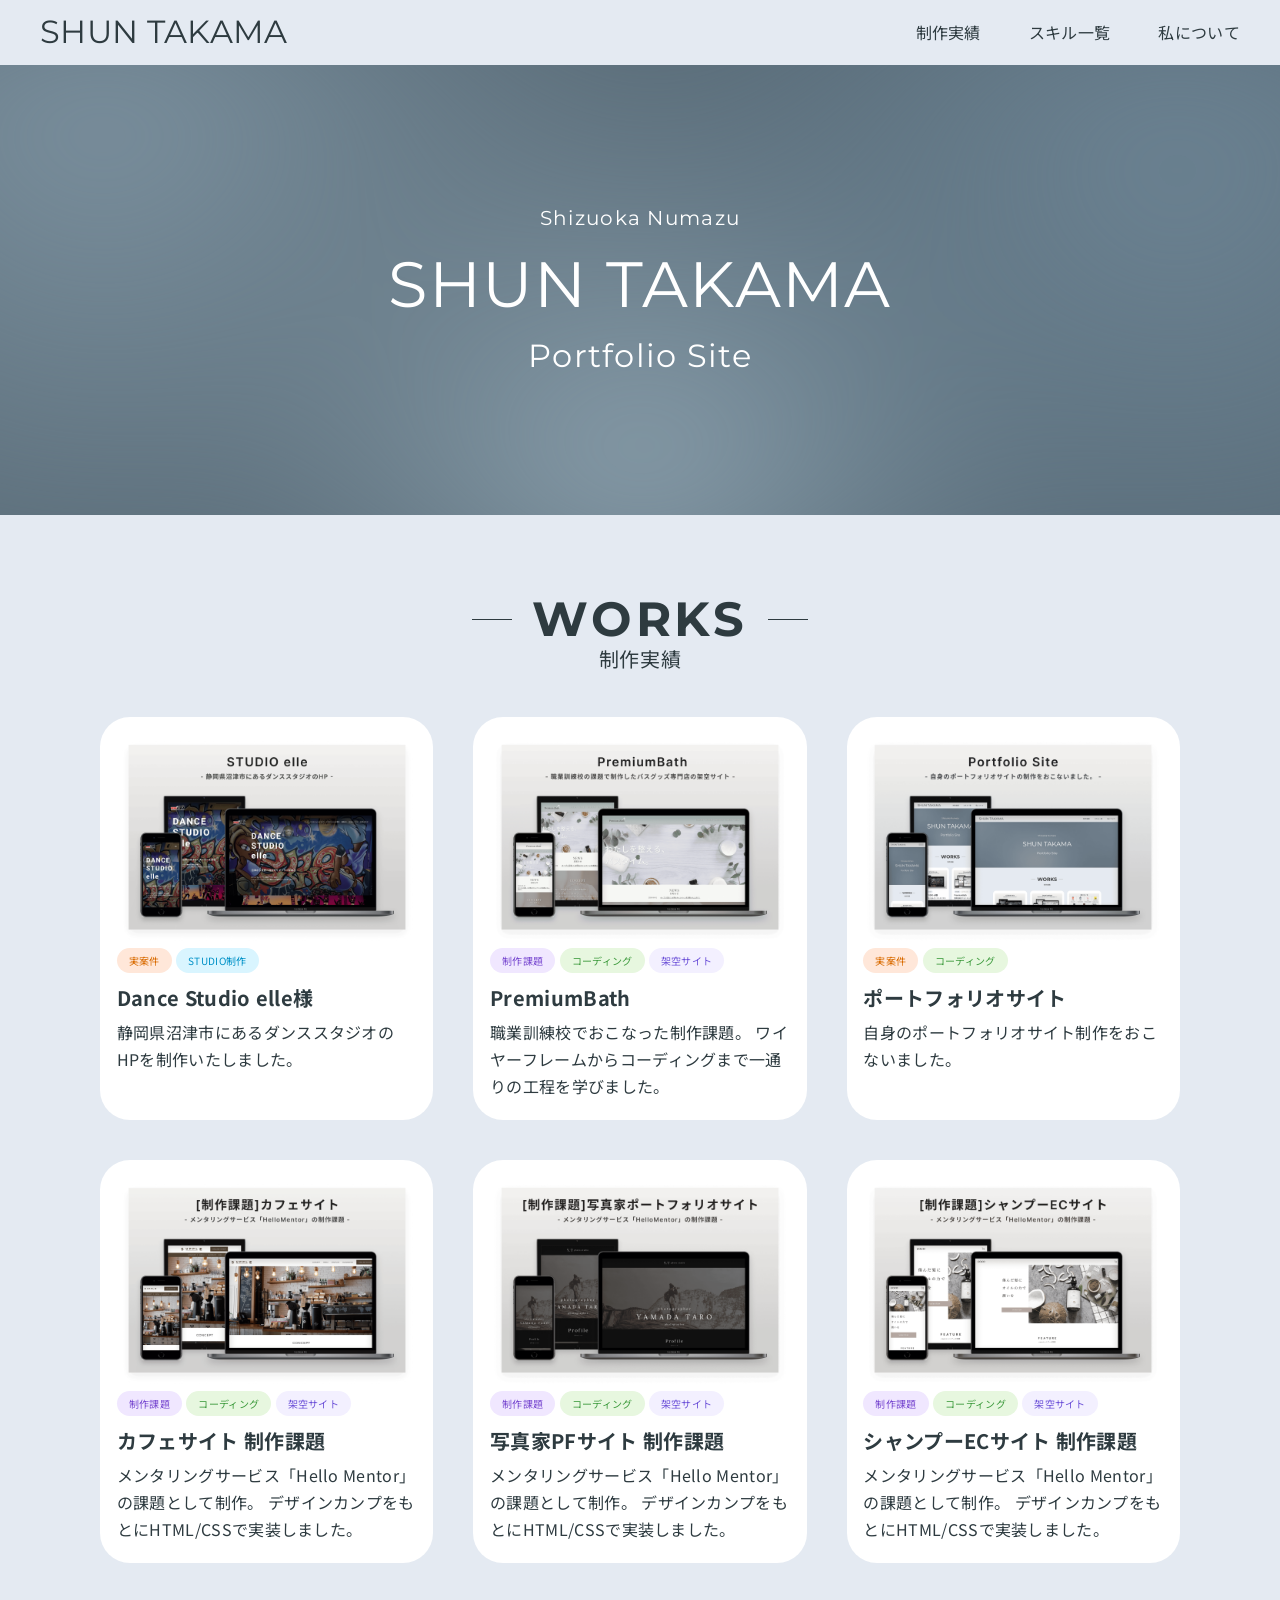
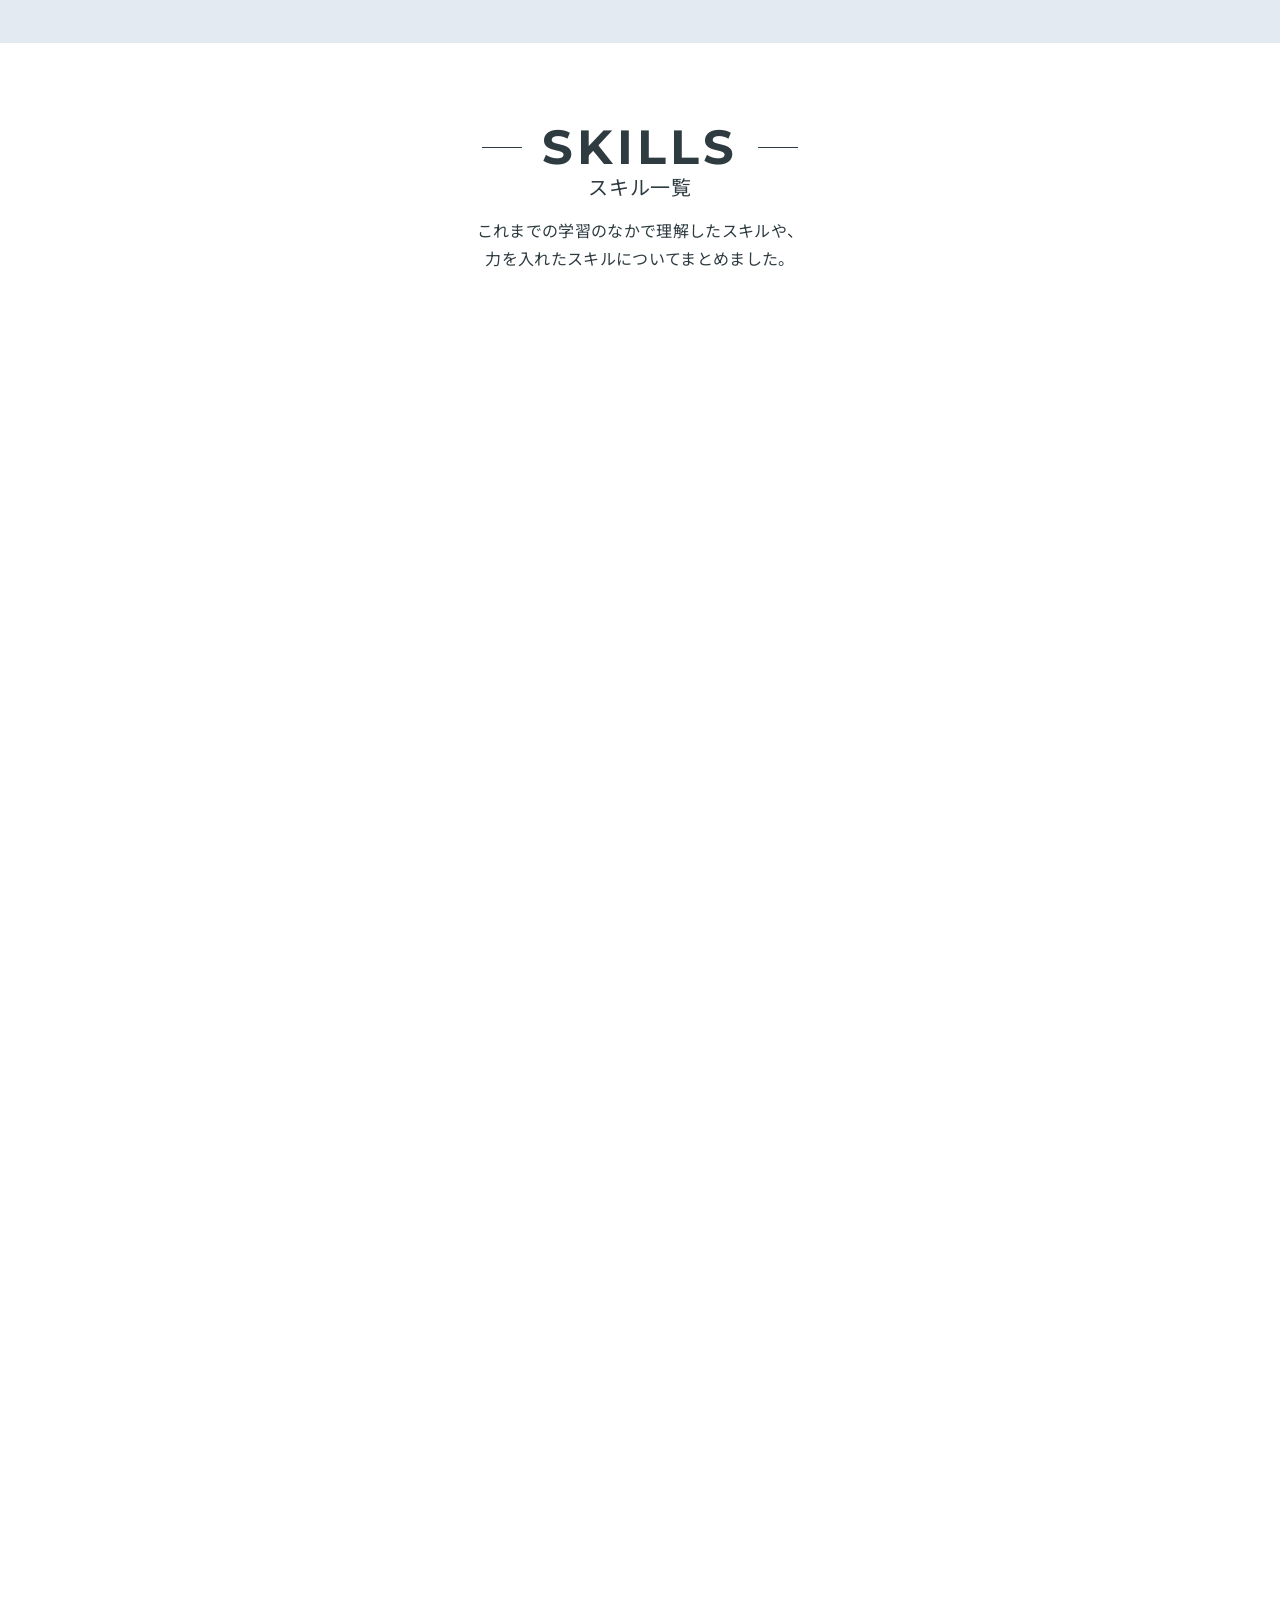
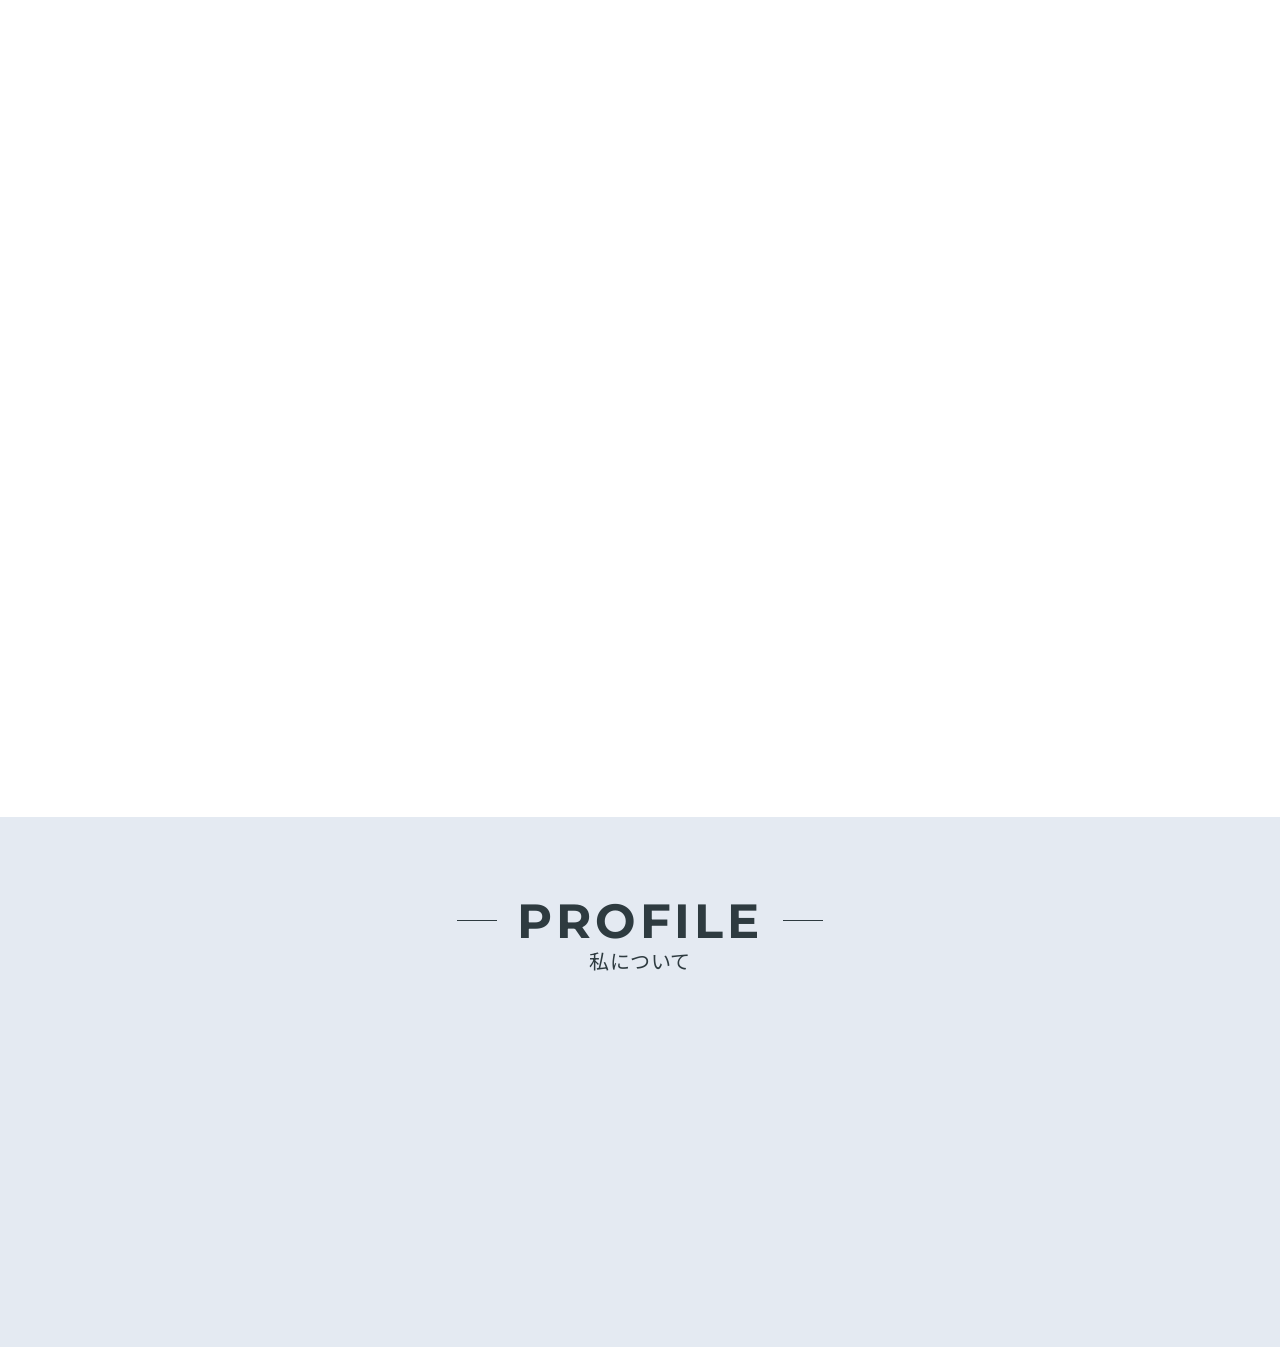
==== commit f804a704: "Add files via upload" ====
--- a/index.html
+++ b/index.html
@@ -92,7 +92,7 @@
                             <div class="c-works-card-wrapper">
                                 <img src="img/pic-work-studioelle.png" width="323" height="224" alt="">
                                 <div class="c-category-contents">
-                                    <ul class="top-works-category-list c-category-list">
+                                    <ul class="c-category-list">
                                         <li class="c-category-item c-category-item--client">
                                             実案件
                                         </li>
@@ -115,7 +115,7 @@
                             <div class="c-works-card-wrapper">
                                 <img src="img/pic-work-premiumbath.png" width="323" height="224" alt="">
                                 <div class="c-category-contents">
-                                    <ul class="top-works-category-list c-category-list">
+                                    <ul class="c-category-list">
                                         <li class="c-category-item c-category-item--practice">
                                             制作課題
                                         </li>
@@ -142,7 +142,7 @@
                             <div class="c-works-card-wrapper">
                                 <img src="img/pic-work-portfolio.png" width="323" height="224" alt="">
                                 <div class="c-category-contents">
-                                    <ul class="top-works-category-list c-category-list">
+                                    <ul class="c-category-list">
                                         <li class="c-category-item c-category-item--client">
                                             実案件
                                         </li>
@@ -165,7 +165,7 @@
                             <div class="c-works-card-wrapper">
                                 <img src="img/pic-work-cafesite.png" width="323" height="224" alt="">
                                 <div class="c-category-contents">
-                                    <ul class="top-works-category-list c-category-list">
+                                    <ul class="c-category-list">
                                         <li class="c-category-item c-category-item--practice">
                                             制作課題
                                         </li>
@@ -192,7 +192,7 @@
                             <div class="c-works-card-wrapper">
                                 <img src="img/pic-work-photographer.png" width="323" height="224" alt="">
                                 <div class="c-category-contents">
-                                    <ul class="top-works-category-list c-category-list">
+                                    <ul class="c-category-list">
                                         <li class="c-category-item c-category-item--practice">
                                             制作課題
                                         </li>
@@ -219,7 +219,7 @@
                             <div class="c-works-card-wrapper">
                                 <img src="img/pic-work-shampoo.png" width="323" height="224" alt="">
                                 <div class="c-category-contents">
-                                    <ul class="top-works-category-list c-category-list">
+                                    <ul class="c-category-list">
                                         <li class="c-category-item c-category-item--practice">
                                             制作課題
                                         </li>
--- a/css/style.css
+++ b/css/style.css
@@ -903,14 +903,6 @@
 }
 
 /*!
-  page > top > works
-  ------------------------------
-  */
-.top-works-category-list {
-  margin-right: auto;
-}
-
-/*!
   page > top > skills
   ------------------------------
   */
